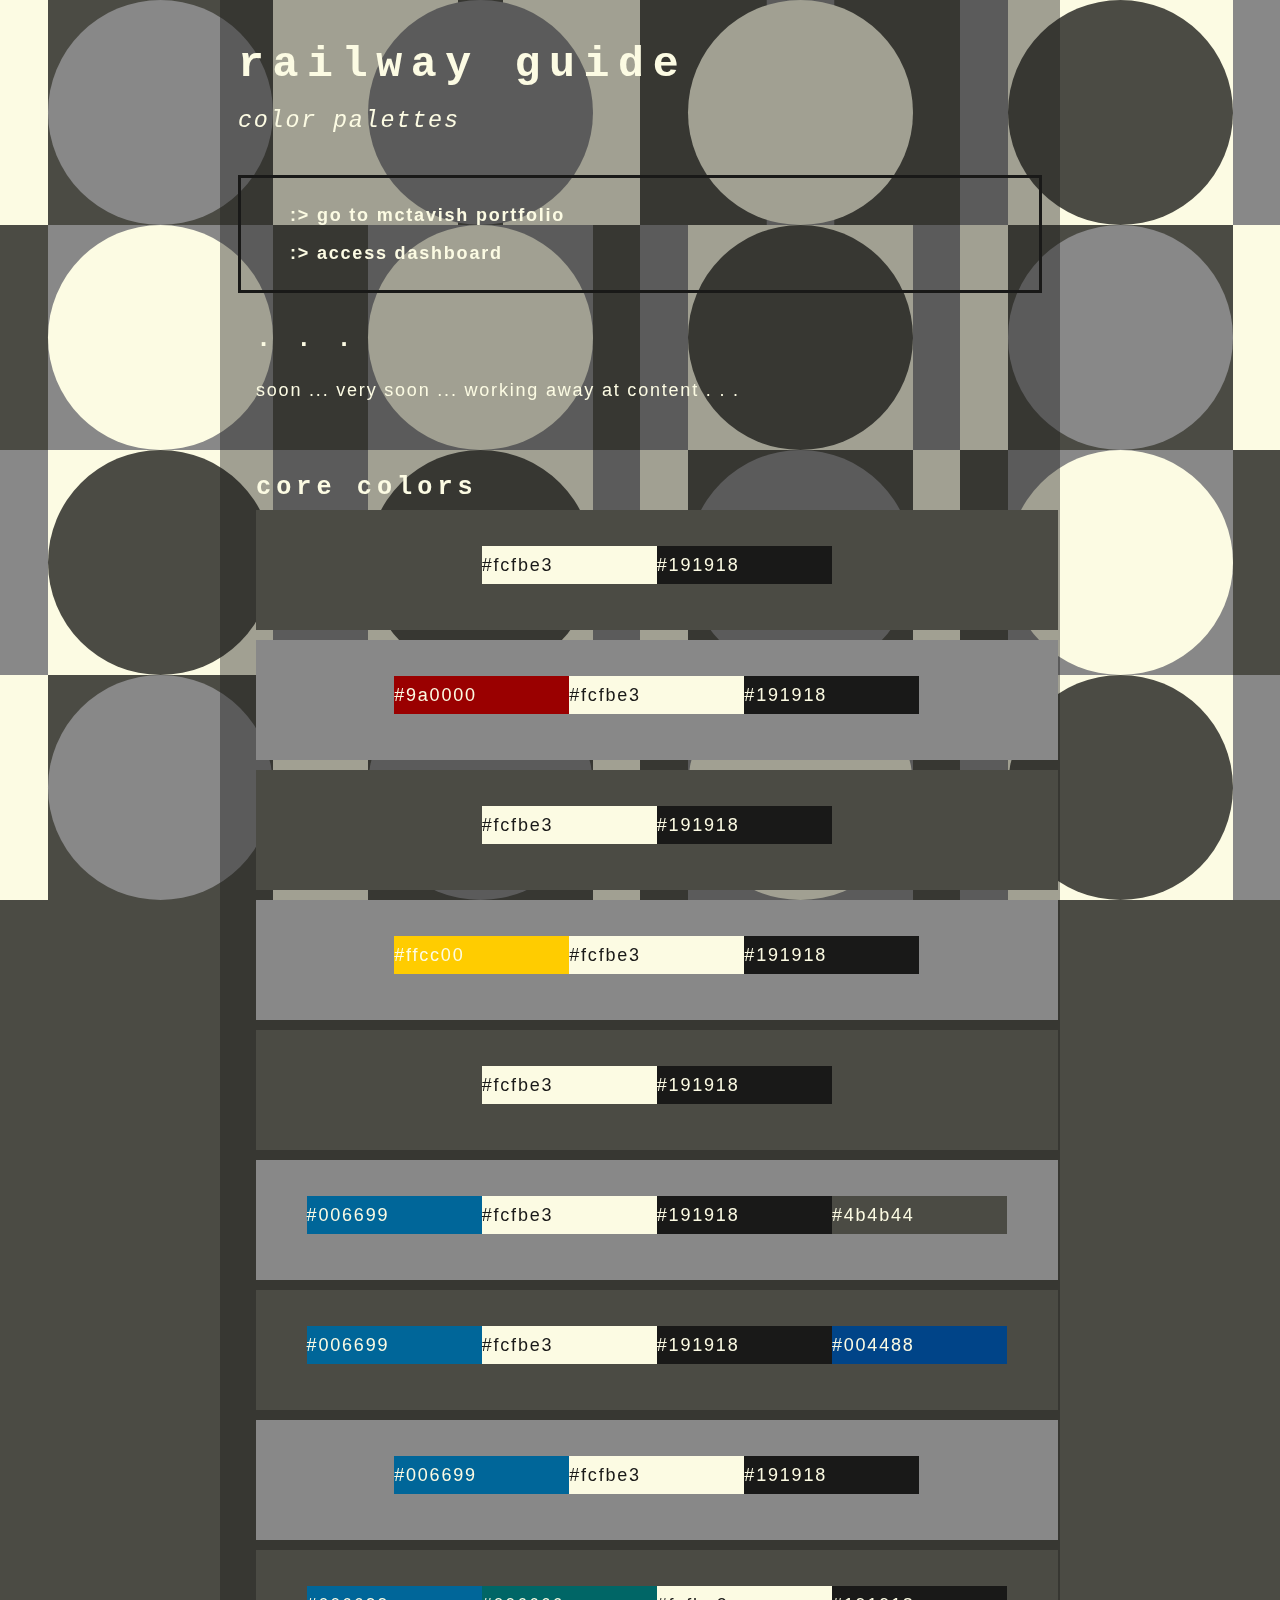
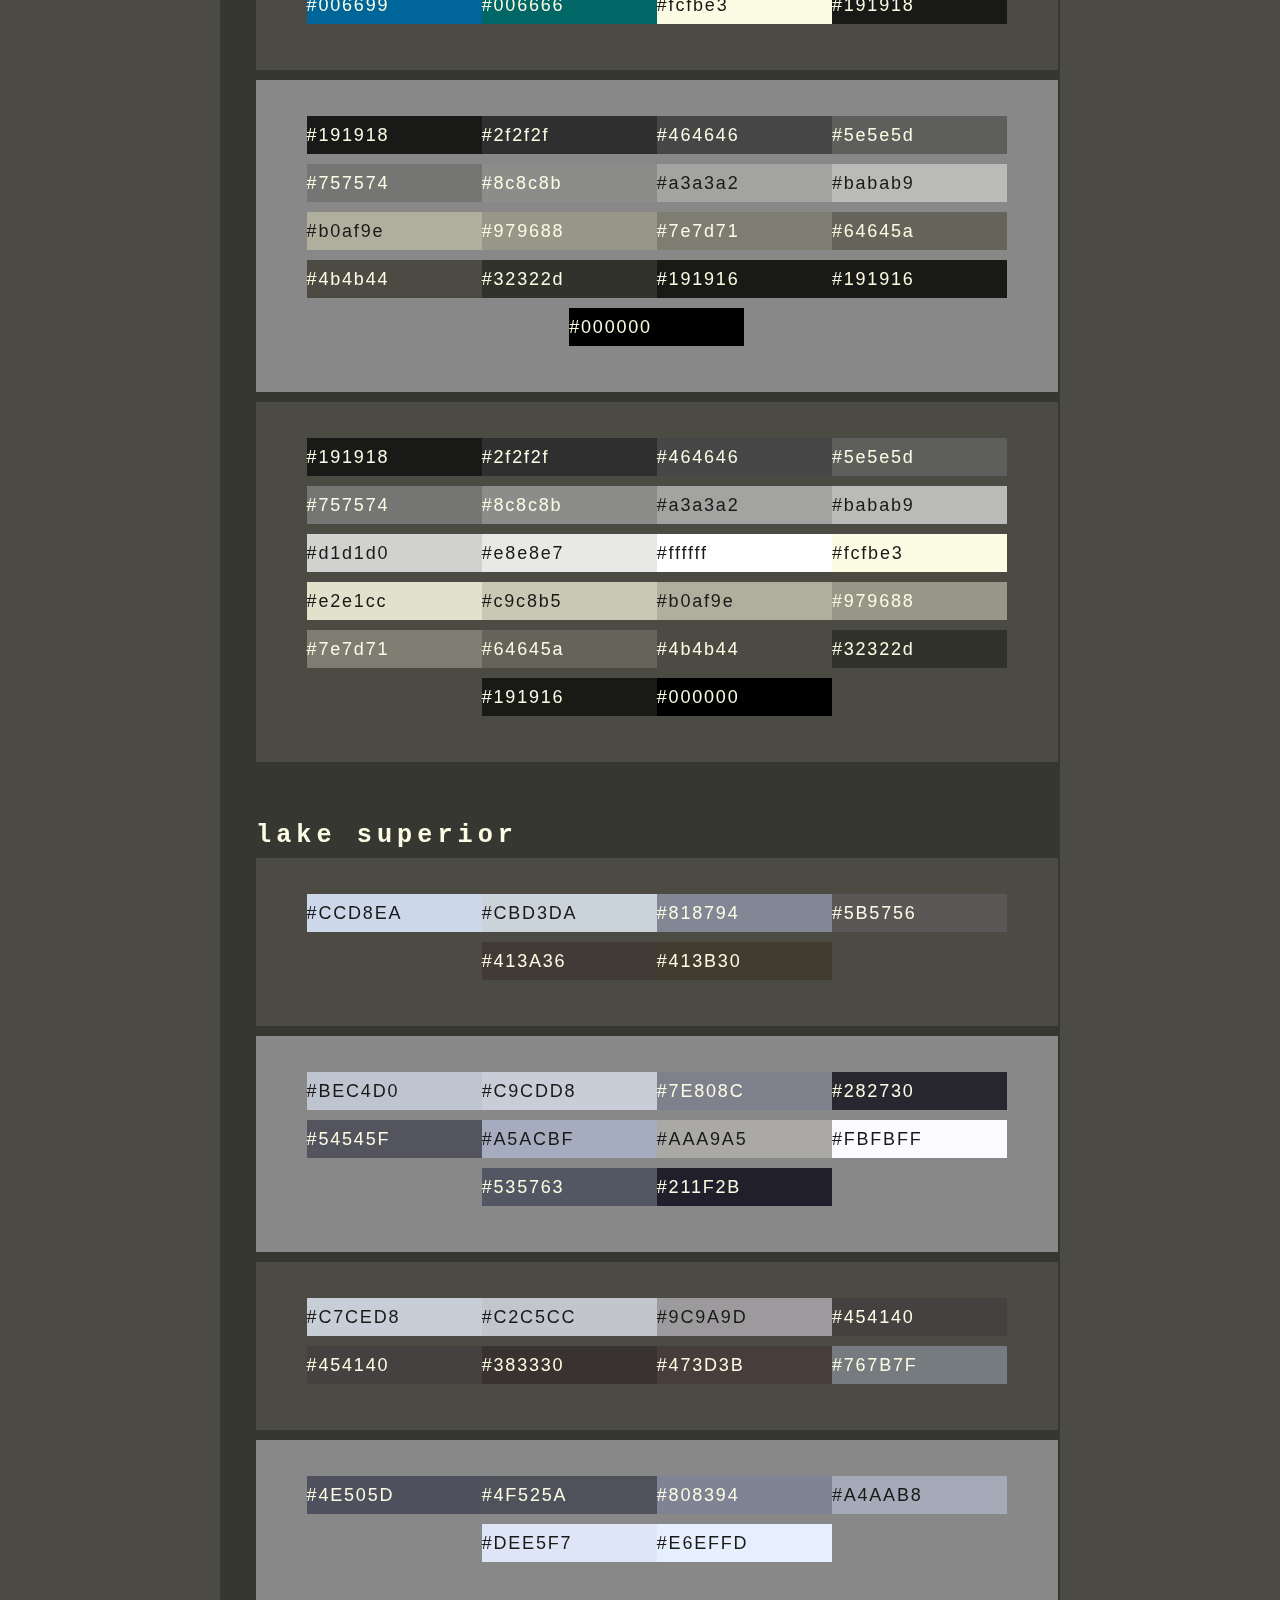
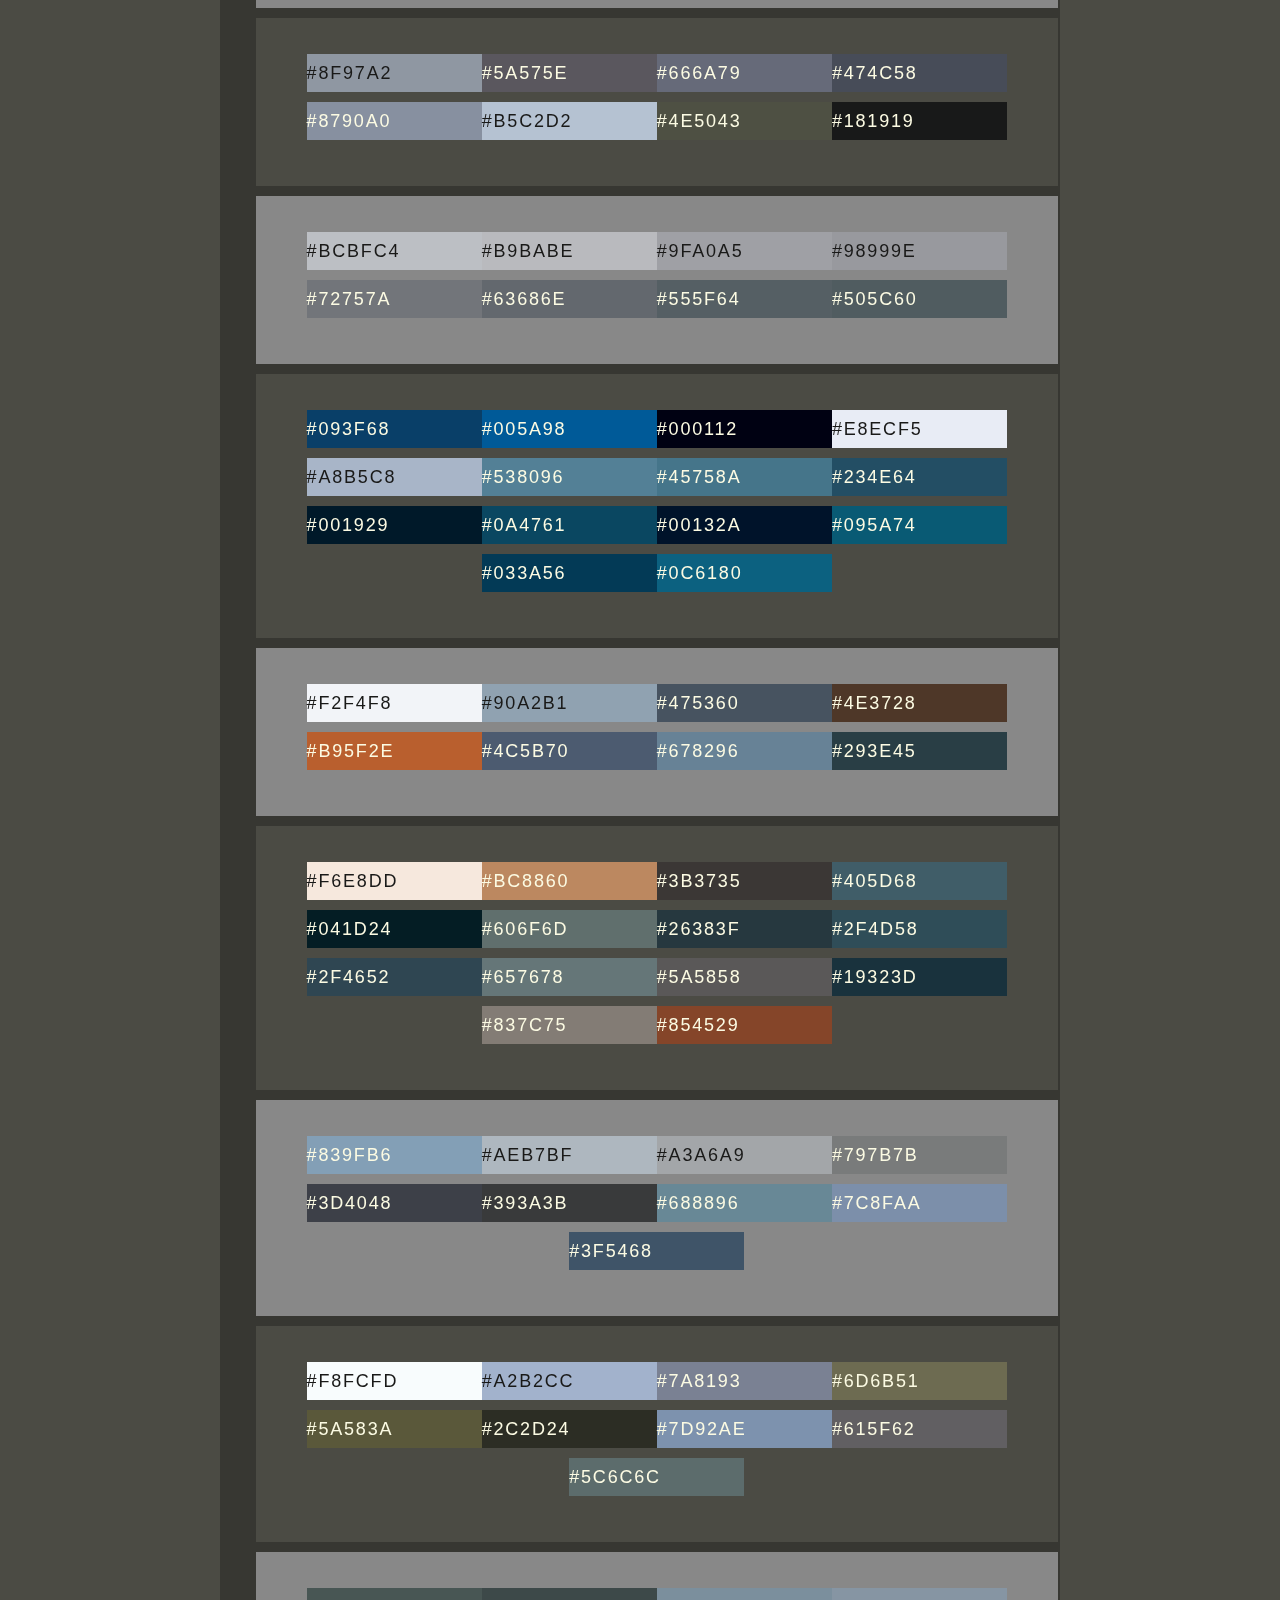
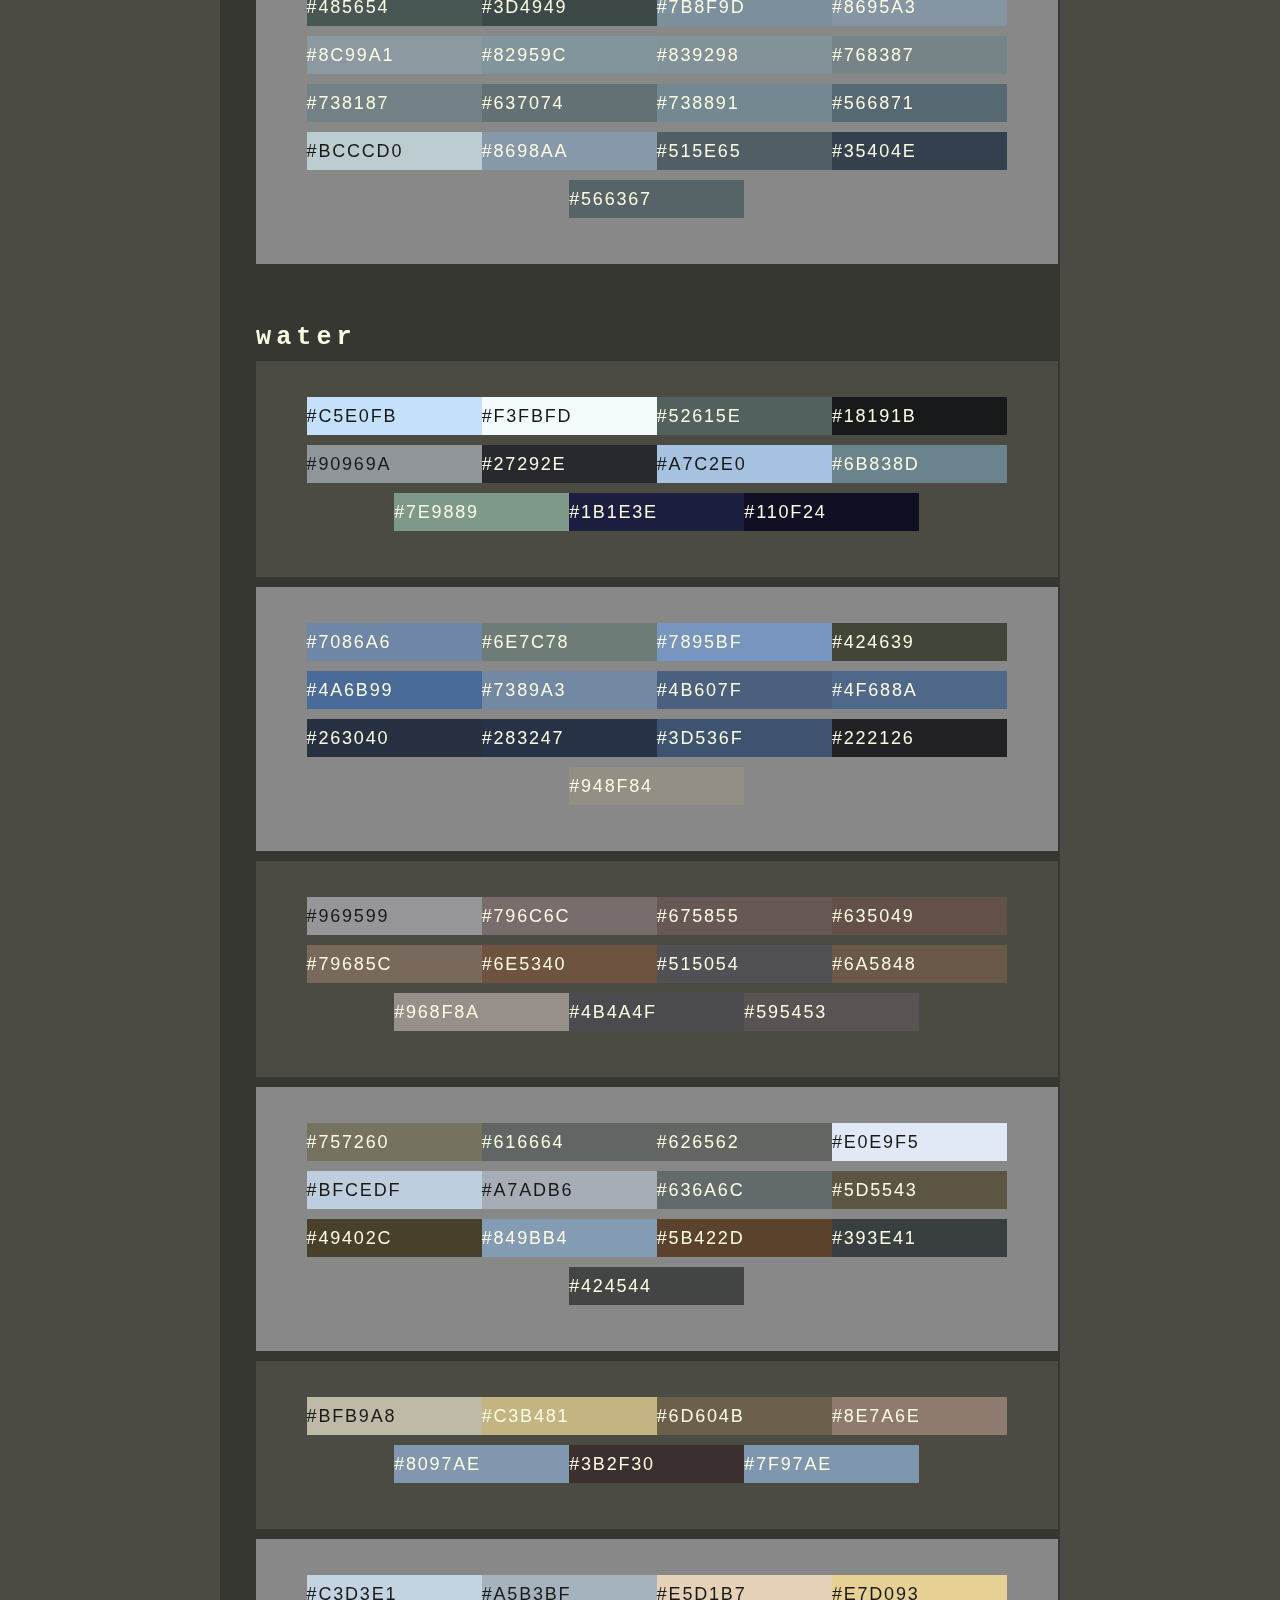
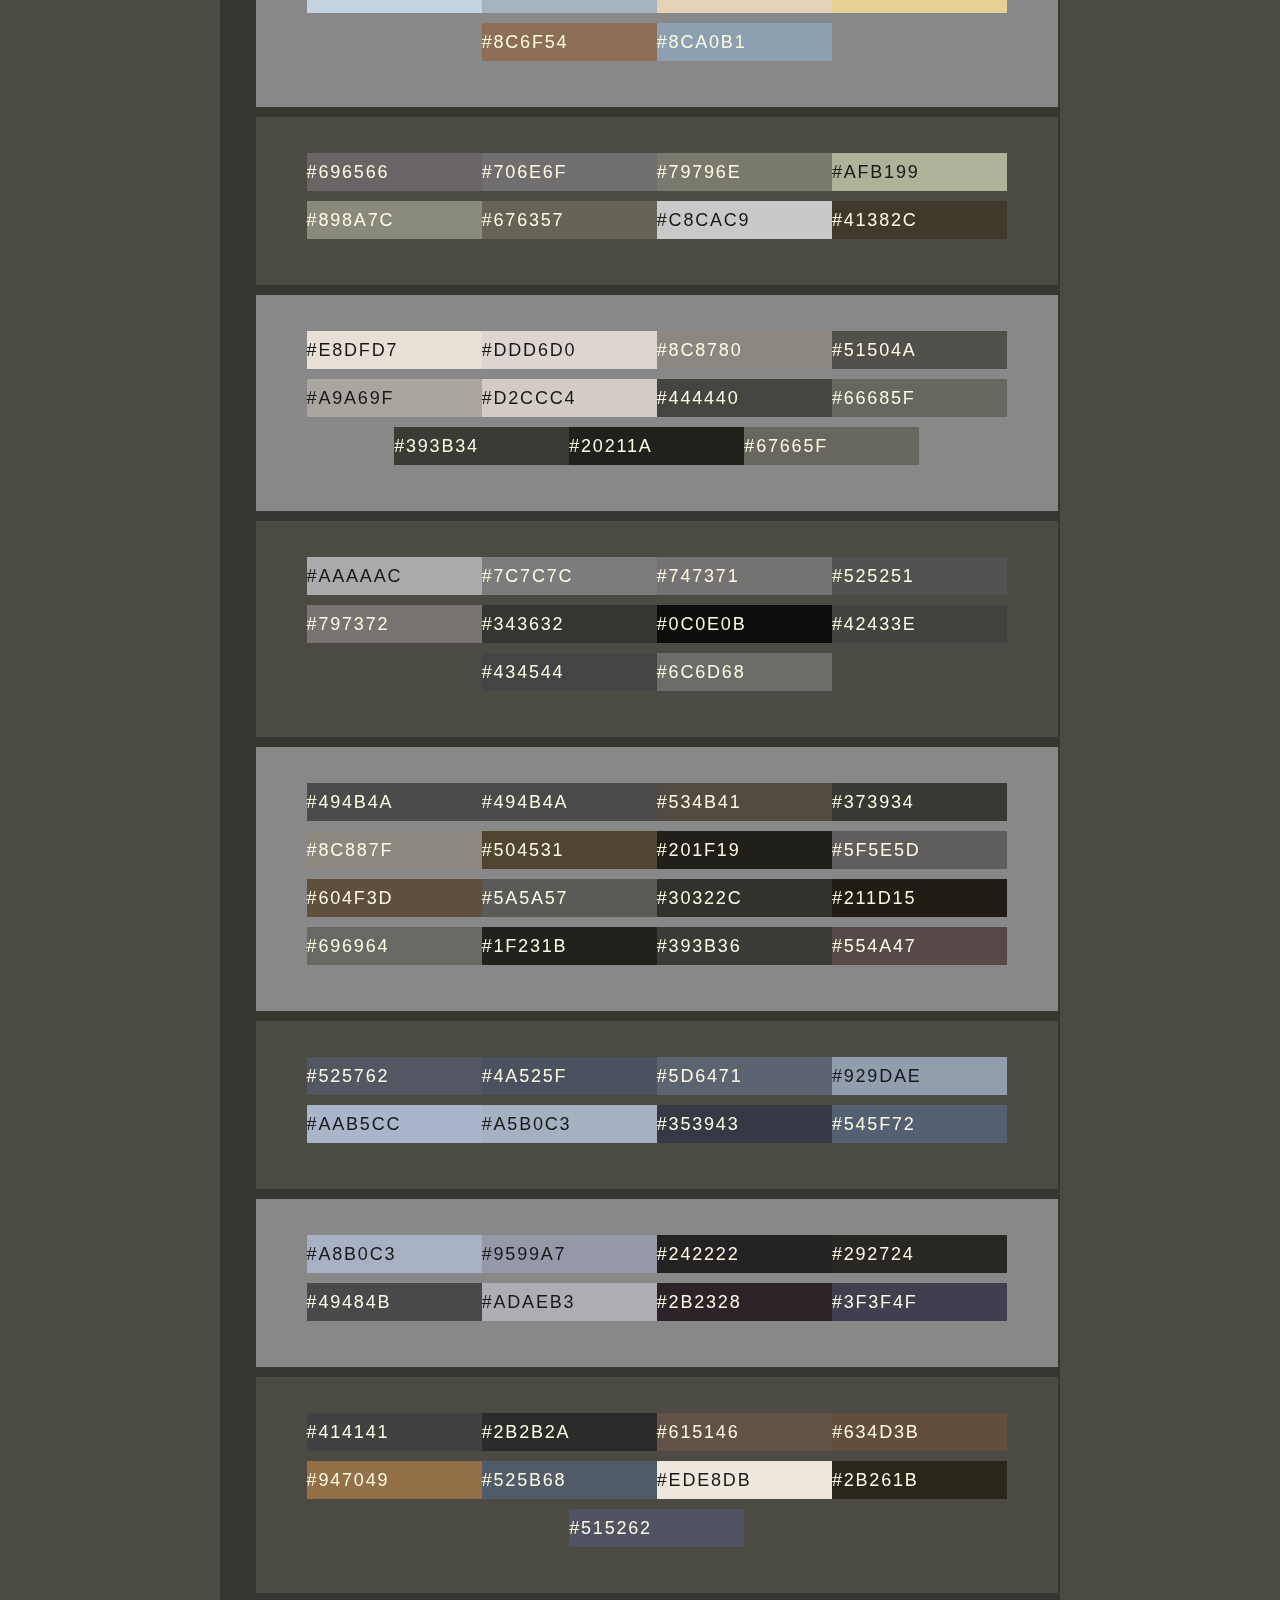
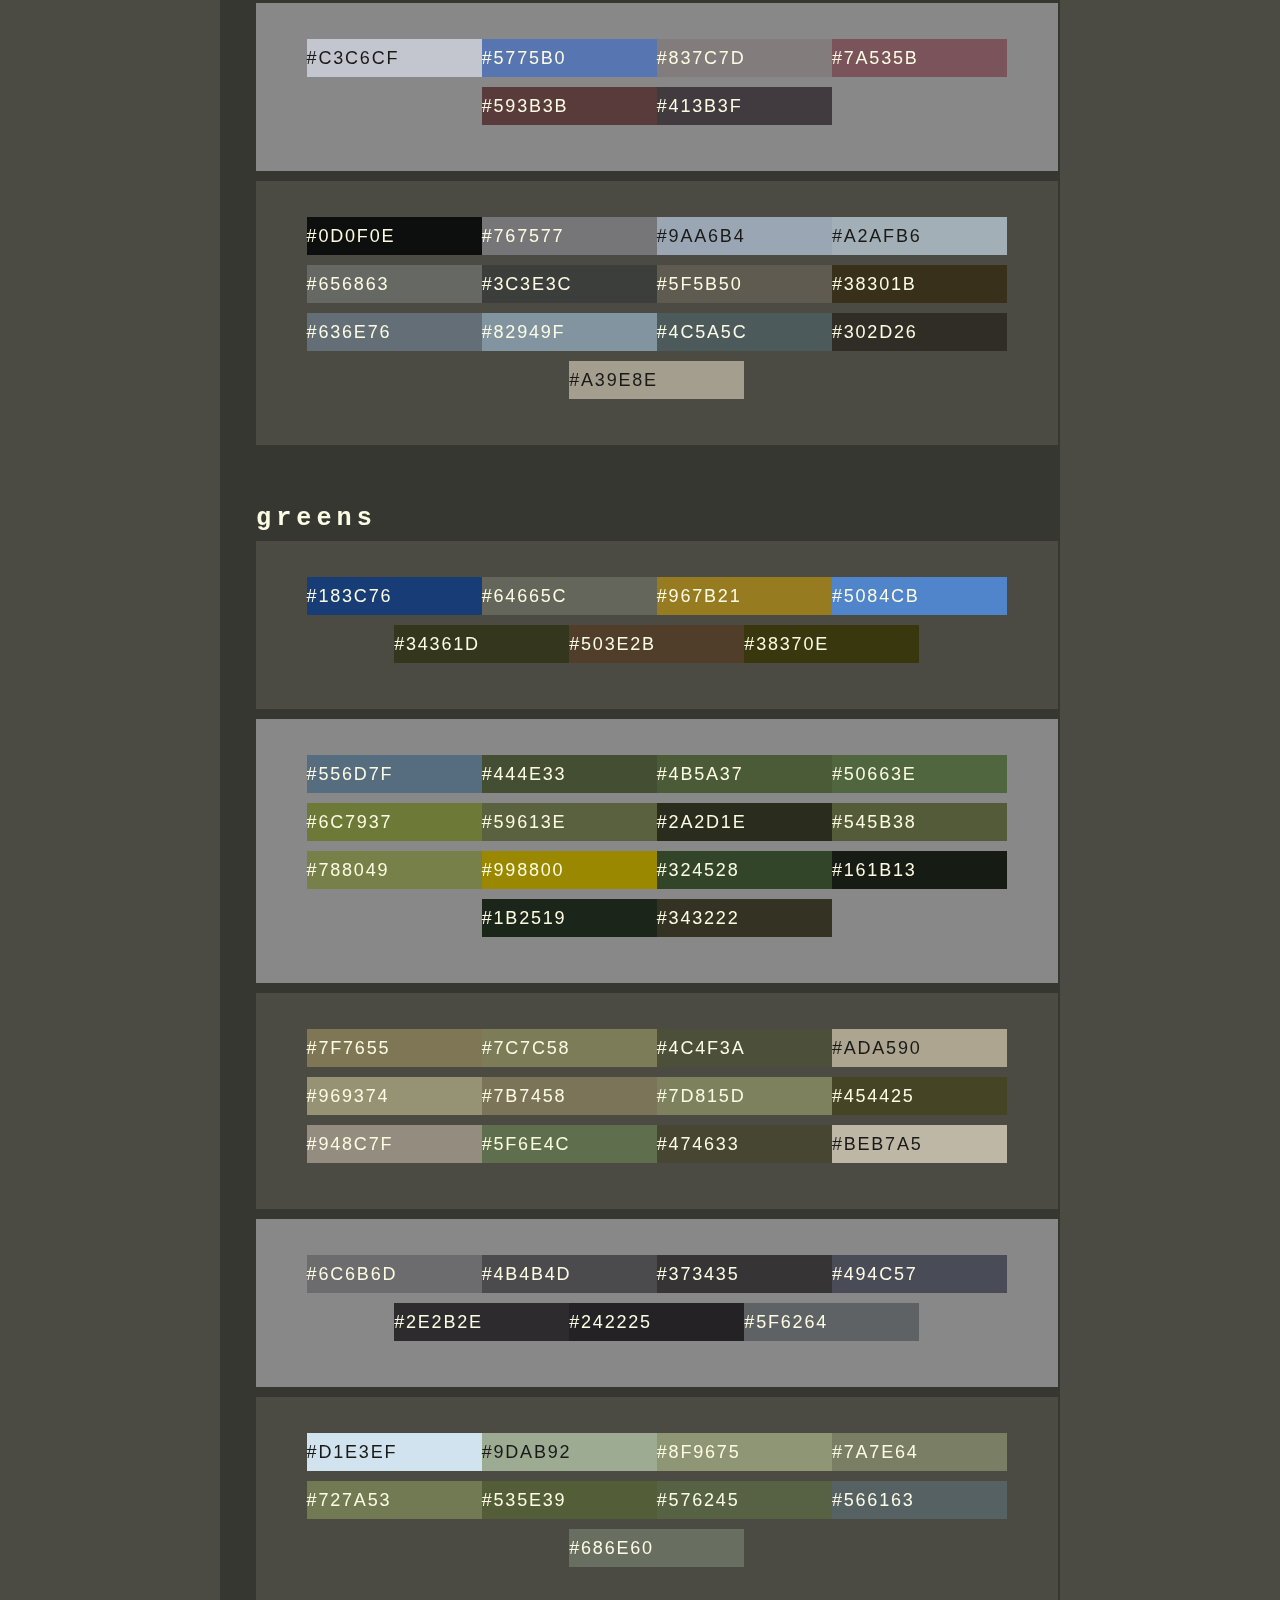
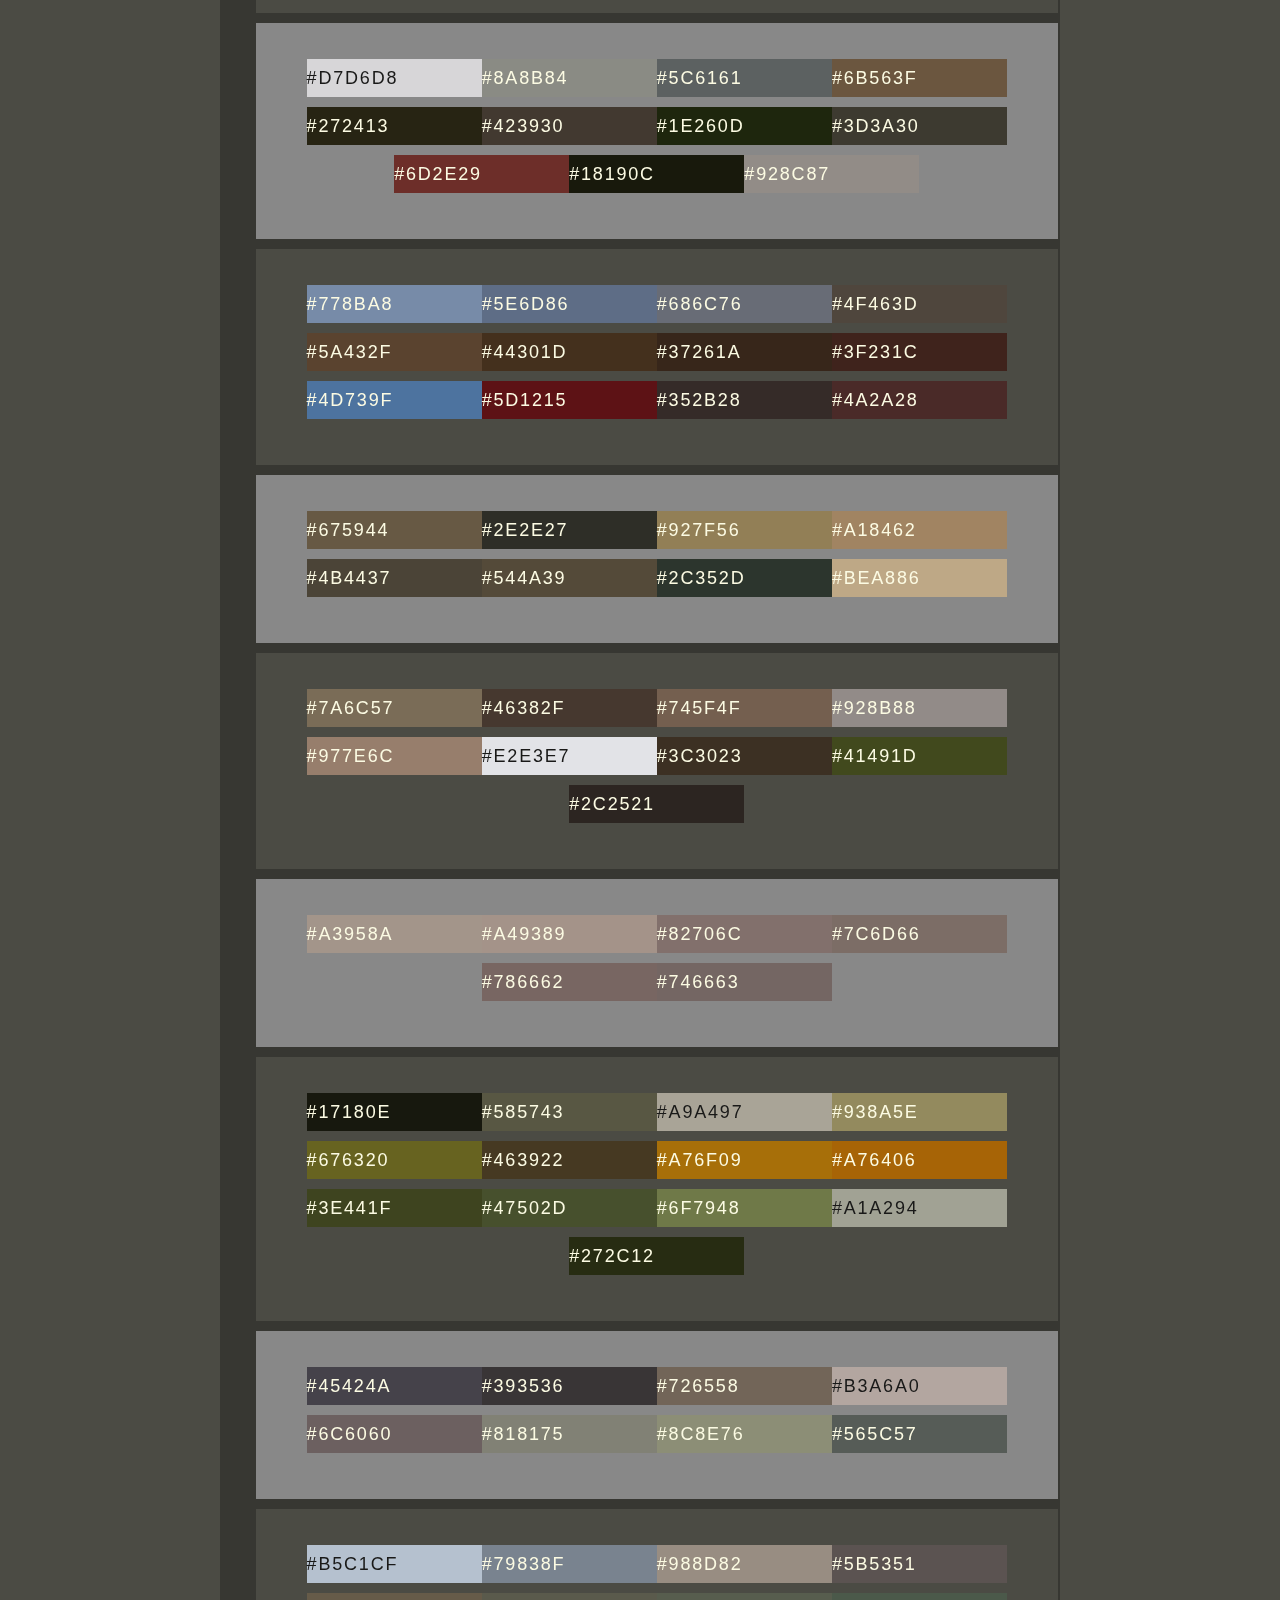
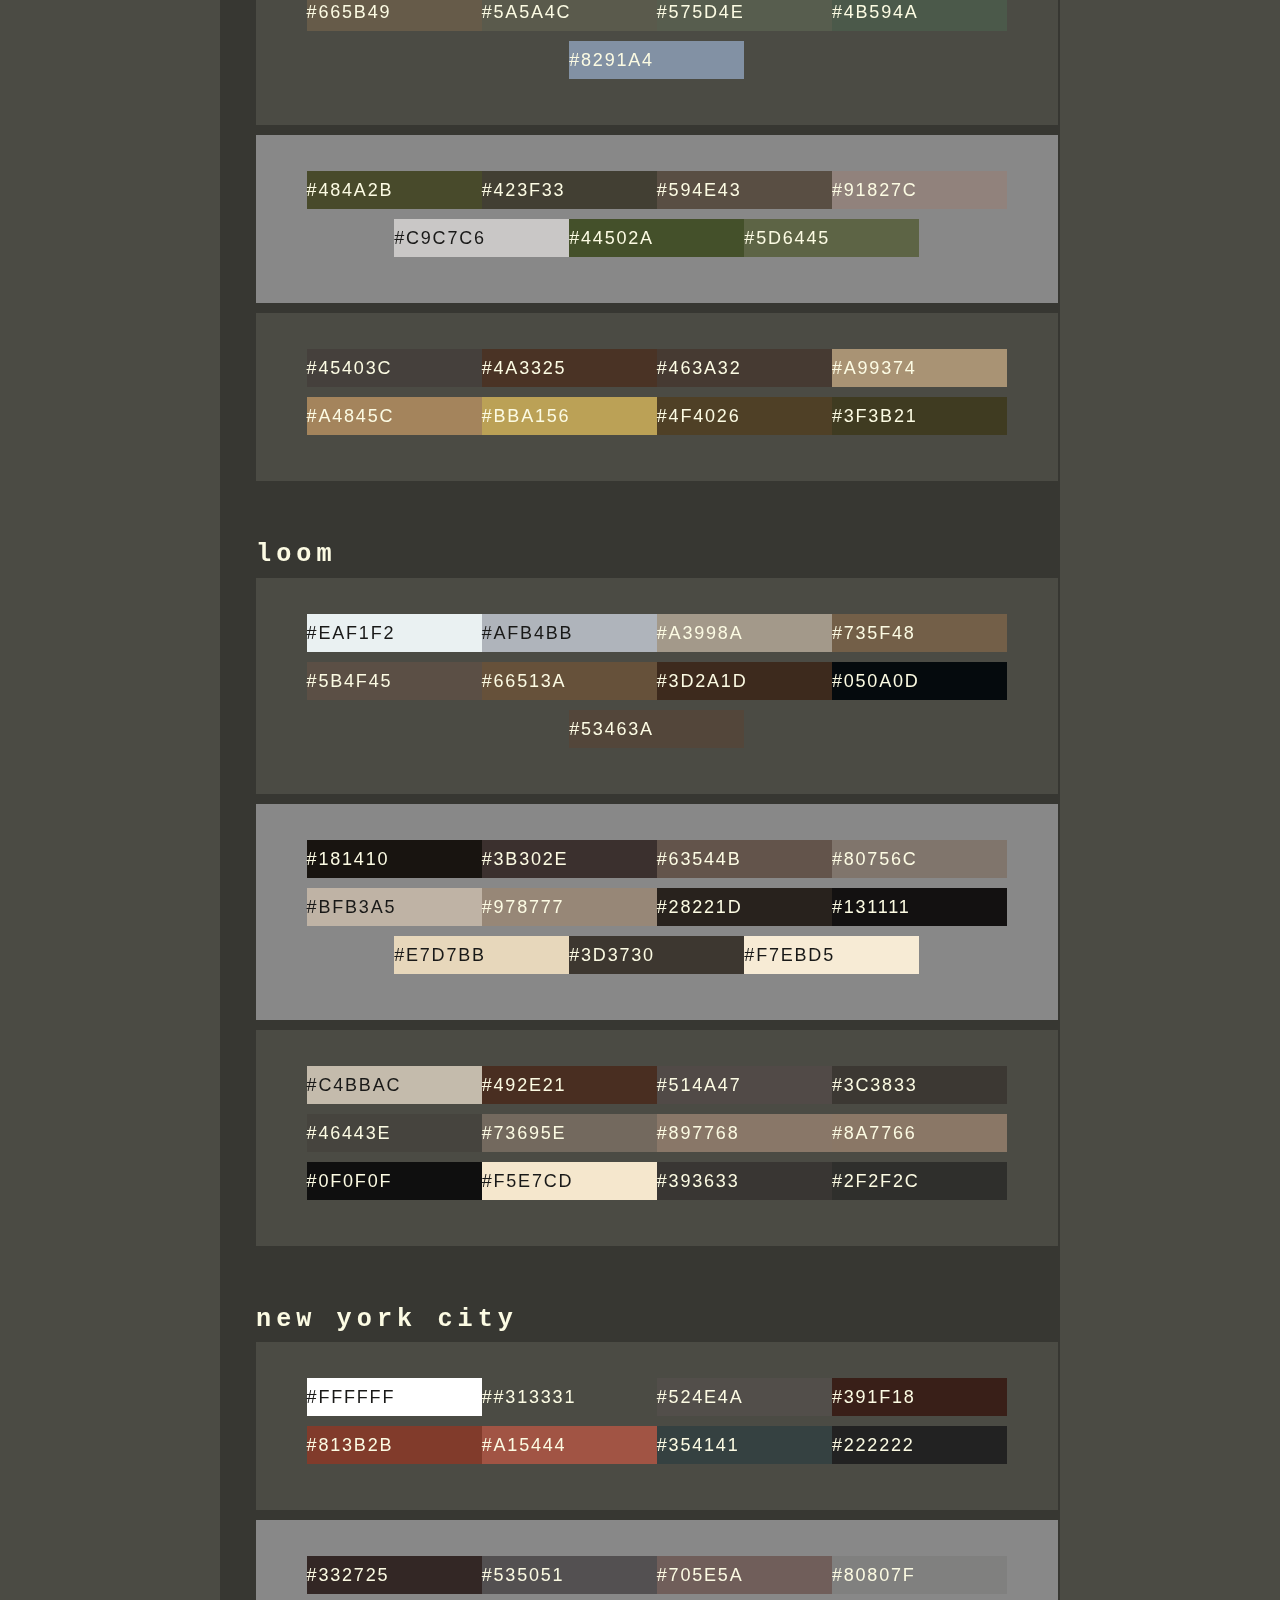
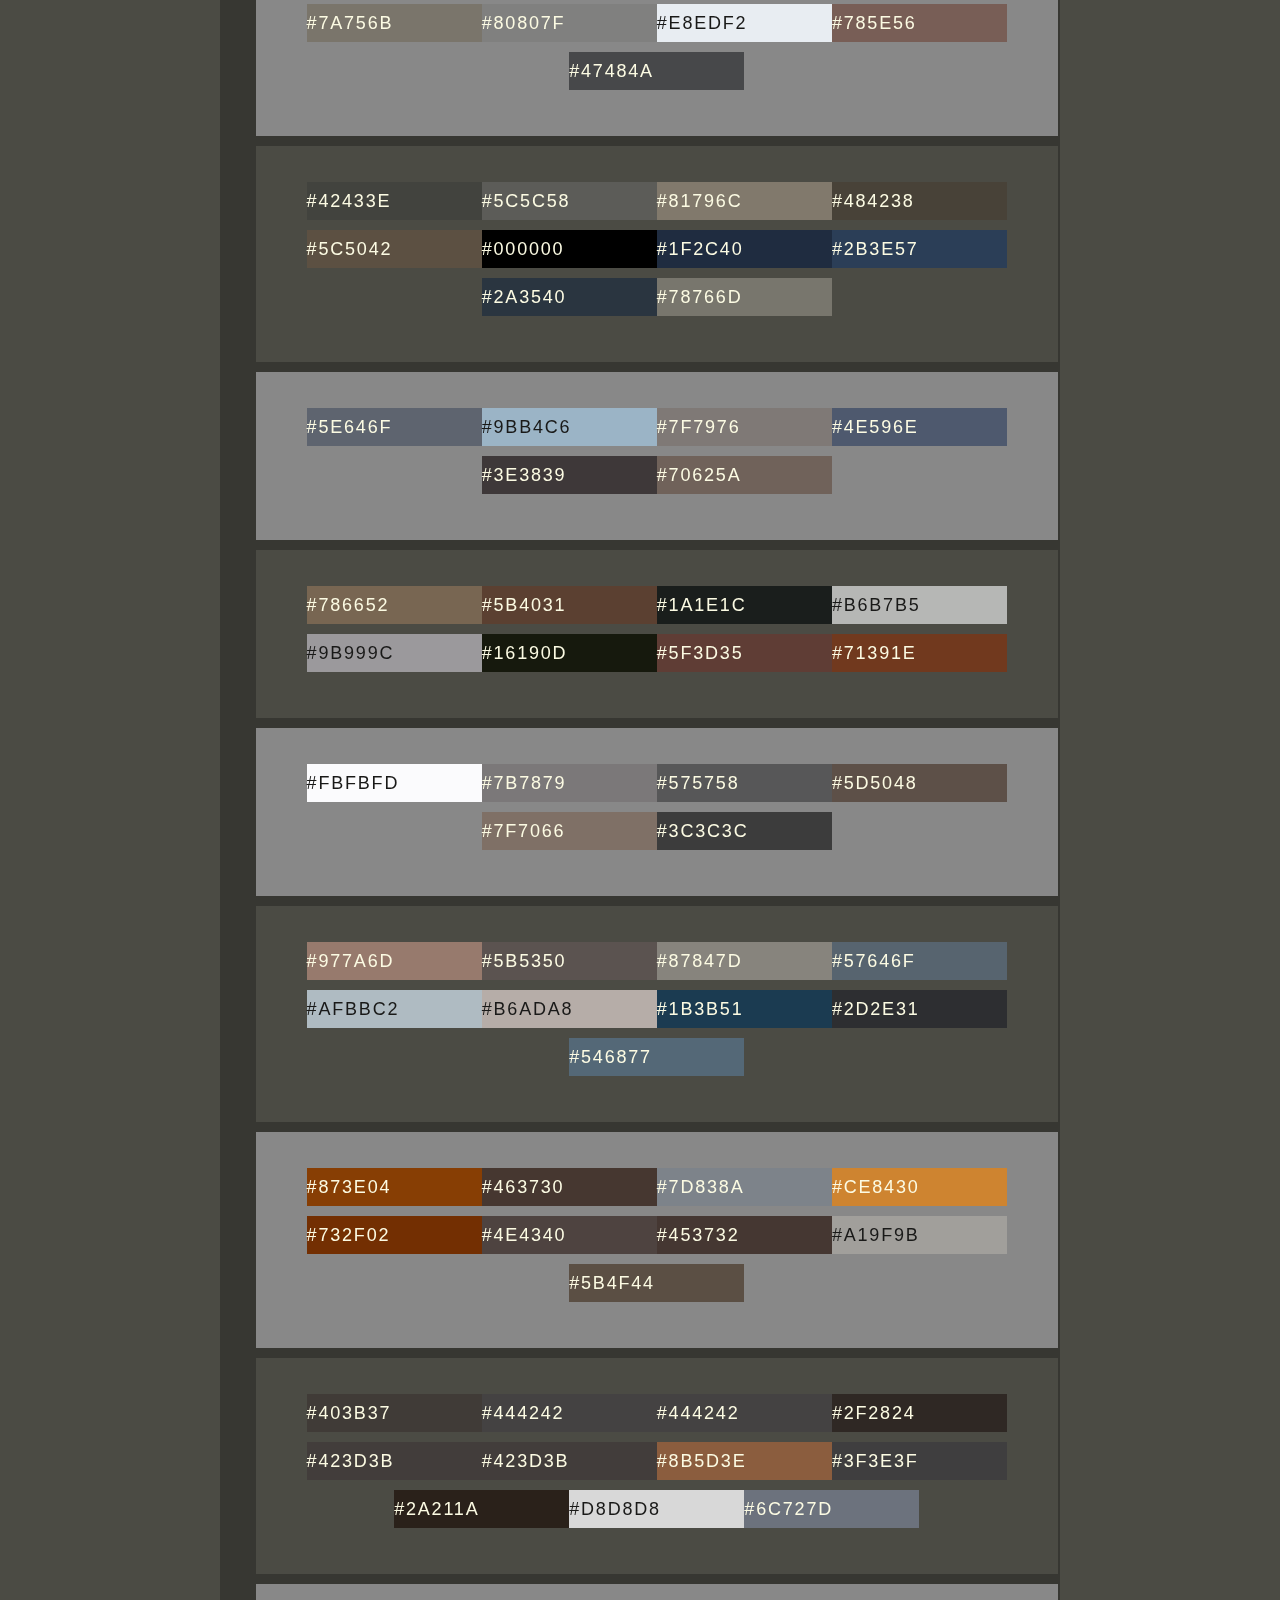
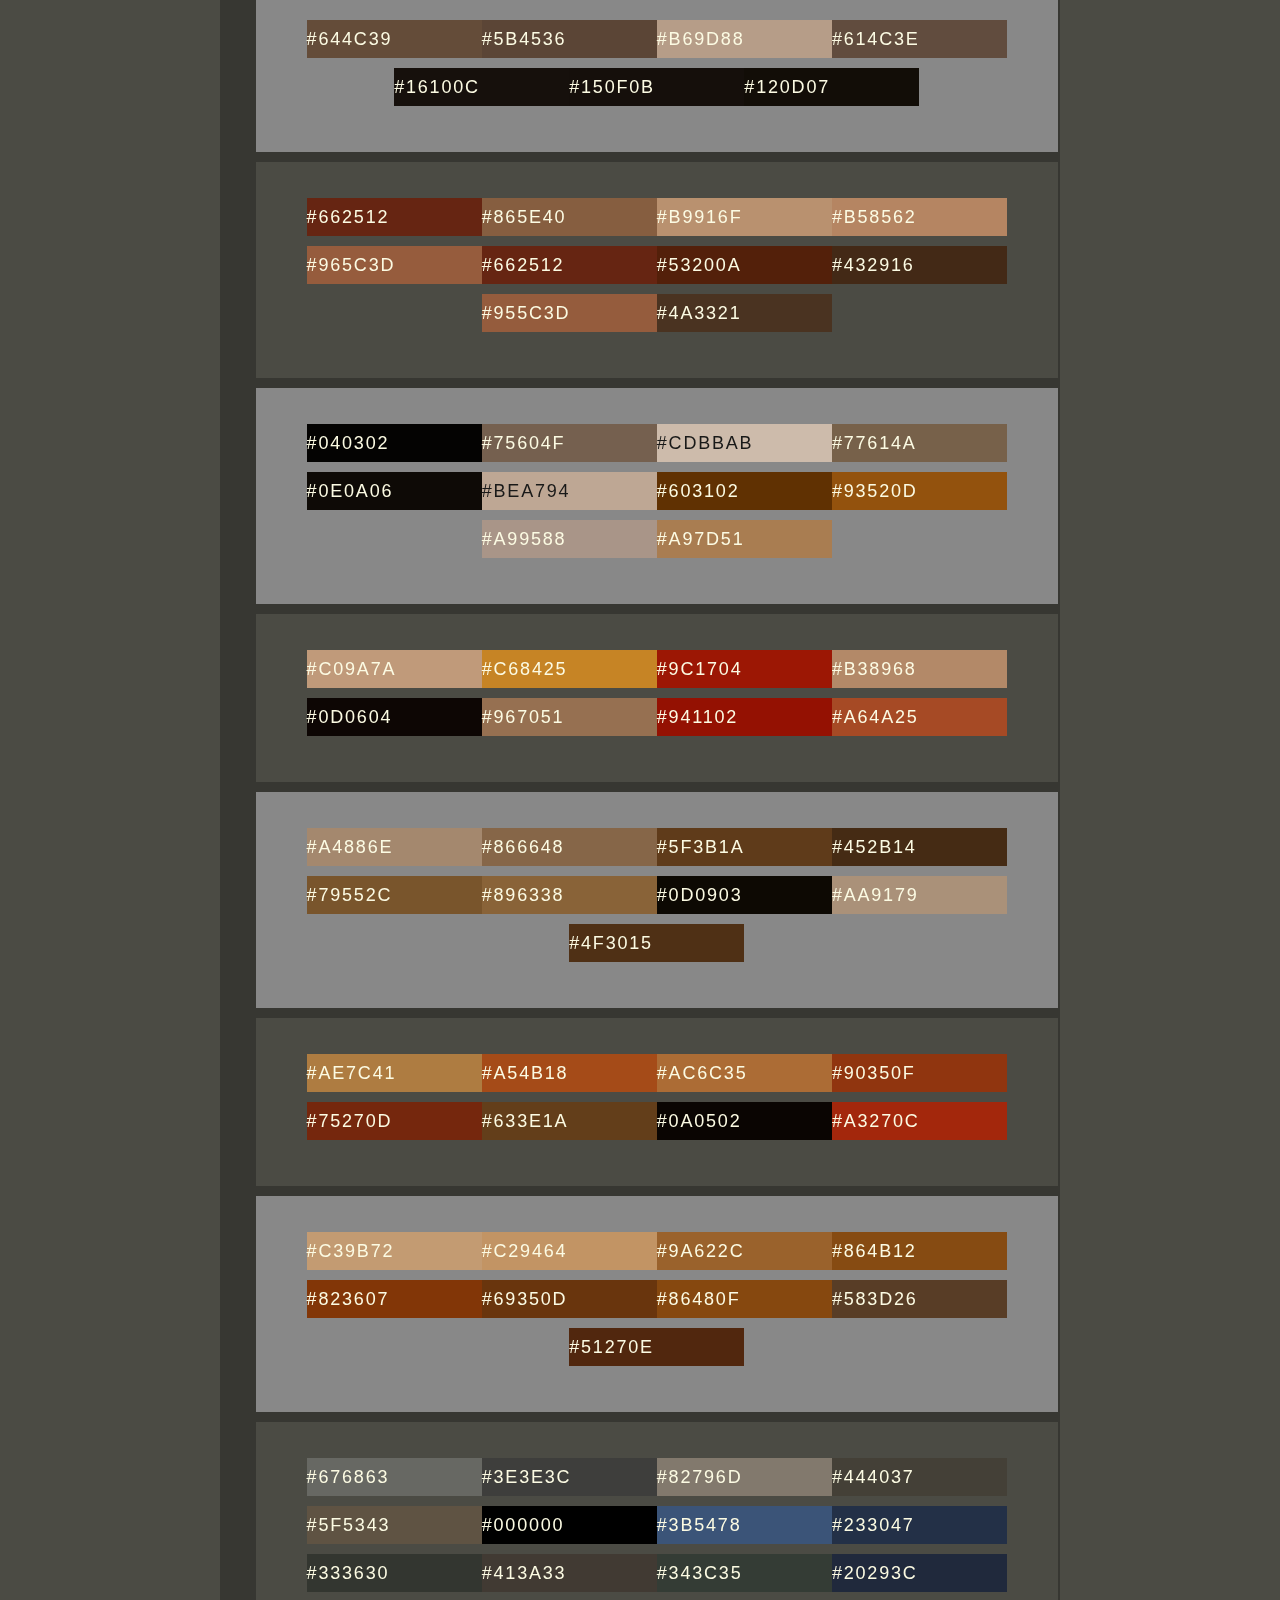
==== index.html @ c92b4ec2 "added core files" ====
<!DOCTYPE html>
<html lang="en">
<head>
	<title>railway guide</title>
	<meta charset="utf-8"/>
	<meta name="viewport" content="width=device-width, initial-scale=1"/>
	<meta name="description" content="mctavish ::: railway guide" />
	<meta name="keywords" content="mctavish net.art railway guide timetable index map grids grid forms form structure scores network cycle generative algorithmic code electronic literature" />
	<meta name="author" content="kathy mctavish">
	<link rel="apple-touch-icon" sizes="180x180" href="/apple-touch-icon.png">
	<link rel="icon" type="image/png" sizes="32x32" href="/favicon-32x32.png">
	<link rel="icon" type="image/png" sizes="16x16" href="/favicon-16x16.png">
	<link rel="manifest" href="/manifest.json">
	<script type="application/ld+json">
		{
			"@context": "http://schema.org",
			"@type": "WebPage",
			"name": "railway guide ::: home",
			"breadcrumb": "railway guide",
          		"url": "http://www.railway.guide/index.html",
			"description": "railway guide ::: timetables",
			"datePublished": "2021-03-08",
          		"image": "https://www.mctavish.io/apple-touch-icon.png",
			"author": "https://mctavish.io",
			"license": "http://creativecommons.org/licenses/by-nc-sa/3.0/us/deed.en_US"
		}
	</script>
	<link rel="stylesheet" href="/css/railwayguide.css"/>
	<style>
		.grid_absolute_4x4_rect > div.griditem:nth-child(3n) {
			background-color: var(--lightgray);
		}
		.grid_absolute_4x4_rect > div.griditem:nth-child(3n+1) {
			background-color: var(--warmwhite);
		}
		.grid_absolute_4x4_rect  > div.griditem:nth-child(3n+2) {
			background-color: var(--warmgray);
		}
		.grid_absolute_4x4_circle > div.griditem:nth-child(3n+1) {
			background-color: var(--lightgray);
		}
		.grid_absolute_4x4_circle > div.griditem:nth-child(3n+2) {
			background-color: var(--warmwhite);
		}
		.grid_absolute_4x4_circle  > div.griditem:nth-child(3n) {
			background-color: var(--warmgray);
		}
		.grid_absolute_4x4_square > div.griditem:nth-child(3n+2) {
			background-color: var(--lightgray);
		}
		.grid_absolute_4x4_square > div.griditem:nth-child(3n) {
			background-color: var(--warmwhite);
		}
		.grid_absolute_4x4_square  > div.griditem:nth-child(3n+1) {
			background-color: var(--warmgray);
		}
		
		.tcontainer {
			width:100%;
			overflow: hidden;
		}
		.tickerwrap {
			width:100%;
			padding-left:100%;
			/*background-color: var(--warmgray);*/
		}
		@keyframes tickerleft {
			0% { transform: translate3d(0,0,0); }
			100% { transform: translate3d(-200%,0,0); }
		}
		@keyframes tickerright {
			0% { transform: translate3d(0,0,0); }
			100% { transform: translate3d(200%,0,0); }
		}
		.tickermove {
			display: inline-block;
			white-space: nowrap;
			padding-right:100%;
			animation-iteration-count: infinite;
			animation-timing-function: linear;
			animation-name: tickerleft;
			animation-duration: 10s;
			animation-direction: alternate;
			color: var(--warmwhite);
		}
		.tickermove:hover {
			animation-play-state: paused;
		}
		.tickermove:nth-child(4n+1) {
			animation-delay: 4s;
			color: var(--lightgray);
		}
		.tickermove:nth-child(4n+2) {
			animation-delay: 8s;
			color: var(--warmwhite);
		}
		.tickermove:nth-child(4n+3) {
			animation-delay: 12s;
			color: var(--warmgray);
		}
		.tickeritem {
			display: inline-block;
			font-size: 40vh;
			padding: 0 2rem;
		}
		body {
			transition: background-color 800ms linear;
		}
	</style>
	
</head>
<body id="top" >

<div id="divframe" aria-hidden="true">
<div id="canvas0" class="grid_absolute_4x4_rect" aria-hidden="true">
	<div id="l0r0c0" class="griditem"></div><div id="l0r0c1" class="griditem"></div><div id="l0r0c2" class="griditem"></div><div id="l0r0c3" class="griditem"></div>
	<div id="l0r1c0" class="griditem"></div><div id="l0r1c1" class="griditem"></div><div id="l0r1c2" class="griditem"></div><div id="l0r1c3" class="griditem"></div>
	<div id="l0r2c0" class="griditem"></div><div id="l0r2c1" class="griditem"></div><div id="l0r2c2" class="griditem"></div><div id="l0r2c3" class="griditem"></div>
	<div id="l0r3c0" class="griditem"></div><div id="l0r3c1" class="griditem"></div><div id="l0r3c2" class="griditem"></div><div id="l0r3c3" class="griditem"></div>
</div>
<div id="canvas1" class="grid_absolute_4x4_square" aria-hidden="true">
	<div id="l1r0c0" class="griditem"></div><div id="l1r0c1" class="griditem"></div><div id="l1r0c2" class="griditem"></div><div id="l1r0c3" class="griditem"></div>
	<div id="l1r1c0" class="griditem"></div><div id="l1r1c1" class="griditem"></div><div id="l1r1c2" class="griditem"></div><div id="l1r1c3" class="griditem"></div>
	<div id="l1r2c0" class="griditem"></div><div id="l1r2c1" class="griditem"></div><div id="l1r2c2" class="griditem"></div><div id="l1r2c3" class="griditem"></div>
	<div id="l1r3c0" class="griditem"></div><div id="l1r3c1" class="griditem"></div><div id="l1r3c2" class="griditem"></div><div id="l1r3c3" class="griditem"></div>
</div>
<div id="canvas2" class="grid_absolute_4x4_circle" aria-hidden="true">
	<div id="l1r0c0" class="griditem"></div><div id="l1r0c1" class="griditem"></div><div id="l1r0c2" class="griditem"></div><div id="l1r0c3" class="griditem"></div>
	<div id="l1r1c0" class="griditem"></div><div id="l1r1c1" class="griditem"></div><div id="l1r1c2" class="griditem"></div><div id="l1r1c3" class="griditem"></div>
	<div id="l1r2c0" class="griditem"></div><div id="l1r2c1" class="griditem"></div><div id="l1r2c2" class="griditem"></div><div id="l1r2c3" class="griditem"></div>
	<div id="l1r3c0" class="griditem"></div><div id="l1r3c1" class="griditem"></div><div id="l1r3c2" class="griditem"></div><div id="l1r3c3" class="griditem"></div>
</div>
</div> <!-- end div frame -->

<div id="subtextframe" aria-hidden="true">
	<div class="tcontainer">
		<div class="tickermove">
			<div class="tickerwrap">
				<div class="tickeritem">_.._._+ . < +=_.._._+ . < +=_.._._+ . < +=: :  . < > '",". . . . . .& | { . . ::: x</div>
			</div>
		</div>
		<div class="tickermove">
			<div class="tickerwrap">
				<div class="tickeritem">_.._._+ . < +=_.._._+ . < +=_.._._+ . < +=: :  . < > '",". . . . . .& | { . . ::: x</div>
			</div>
		</div>
		<div class="tickermove">
			<div class="tickerwrap">
				<div class="tickeritem">_.._._+ . < +=_.._._+ . < +=_.._._+ . < +=: :  . < > '",". . . . . .& | { . . ::: x</div>
			</div>
		</div>
		<div class="tickermove">
			<div class="tickerwrap">
				<div class="tickeritem">_.._._+ . < +=_.._._+ . < +=_.._._+ . < +=: :  . < > '",". . . . . .& | { . . ::: x</div>
			</div>
		</div>
	</div>
</div> <!-- end of subtext frame -->

<div id="contentframe" aria-hidden="true">

<main id="main">
<header>
	<h1>railway guide</h1>
	<h2>color palettes</h2>
</header>
<nav>
	<ul class="stanza">
		<!-- <li><a href="#maincontent" id="skiptomaincontent">skip to main content</a></li> -->
		<li><a href="https://mctavish.io/index.html" id="homelink">go to mctavish portfolio</a></li>
		<li><a href="#dashboard" id="gotodashboard">access dashboard</a></li>
	</ul>
</nav>

<div class="screenreader-text">
	<p>Your feedback is always welcome.</p>
</div>

<article id="maincontent">
	<header>
		<h1>. . .</h1>
	</header>
	<p>soon ... very soon  ... working away at content . . .</p>
</article>

<div id="colorsets"></div>


<fieldset id="dashboard">
<legend>access dashboard</legend>
<!-- <label for="sound"><input id="sound" type="checkbox"> play sound</label> -->
<label for="highcontrast"><input id="highcontrast" type="checkbox"> high contrast</label>
<label for="largetext"><input id="largetext" type="checkbox"> large text</label>
<label for="darklight"><input id="darklight" type="checkbox"> dark / light</label>
</fieldset>

</main>
<footer>
<p id="animationcontrols" style="min-width:100%">
<label for="animationonly"><input id="animationonly" type="checkbox"> animation only (hide text)</label>
</p>
<p><a href="#top" class="corelink">^ back to top</a></p>
</footer>

</div> <!-- end contentframe -->

</body>
<script src="/code/railwayguide.js"></script>
<script>
let z = getz();


//create color palettes
( () => {
	
	const colors = [
		{ title: "core colors", lists: [
			["#fcfbe3", "#191918"], //"warmbw",
			["#9a0000", "#fcfbe3", "#191918"], //"warmbwred",
			["#fcfbe3", "#191918"], //"warmbw",
			["#ffcc00", "#fcfbe3", "#191918"], //"warmbwyellow",
			["#fcfbe3", "#191918"], //"warmbw",
			["#006699", "#fcfbe3", "#191918", "#4b4b44"], //"warmbwgray",
			["#006699", "#fcfbe3", "#191918", "#004488"], //"warmbwbluegray",
			["#006699", "#fcfbe3", "#191918"], //"warmbwblue",
			["#006699", "#006666", "#fcfbe3", "#191918"], //"warmbwbluegreen",
			["#191918", "#2f2f2f", "#464646", "#5e5e5d", "#757574", "#8c8c8b", "#a3a3a2", "#babab9", "#b0af9e", "#979688", "#7e7d71", "#64645a", "#4b4b44", "#32322d", "#191916", "#191916", "#000000"], //warmgrayscale dark
			["#191918", "#2f2f2f", "#464646", "#5e5e5d", "#757574", "#8c8c8b", "#a3a3a2", "#babab9", "#d1d1d0", "#e8e8e7", "#ffffff", "#fcfbe3", "#e2e1cc", "#c9c8b5", "#b0af9e", "#979688", "#7e7d71", "#64645a", "#4b4b44", "#32322d", "#191916", "#000000"], //warmgrayscale
		] },
		{ title: "lake superior", lists: [
			["#CCD8EA", "#CBD3DA", "#818794", "#5B5756", "#413A36", "#413B30"], //lake superior
			["#BEC4D0", "#C9CDD8", "#7E808C", "#282730", "#54545F", "#A5ACBF", "#AAA9A5", "#FBFBFF", "#535763", "#211F2B"], //canada snow
			["#C7CED8", "#C2C5CC", "#9C9A9D", "#454140", "#454140", "#383330", "#473D3B", "#767B7F"], //lake superior
			["#4E505D", "#4F525A", "#808394", "#A4AAB8", "#DEE5F7", "#E6EFFD"], //ice snow river
			["#8F97A2", "#5A575E", "#666A79", "#474C58", "#8790A0", "#B5C2D2", "#4E5043", "#181919"], //winter blue green tree
			["#BCBFC4", "#B9BABE", "#9FA0A5", "#98999E", "#72757A", "#63686E", "#555F64", "#505C60"], //subtle lake surface grays
			["#093F68", "#005A98", "#000112", "#E8ECF5", "#A8B5C8", "#538096", "#45758A", "#234E64", "#001929", "#0A4761", "#00132A", "#095A74", "#033A56", "#0C6180"], //lake superior (very blue)
			["#F2F4F8", "#90A2B1", "#475360", "#4E3728", "#B95F2E", "#4C5B70", "#678296", "#293E45"], //lake superior
			["#F6E8DD", "#BC8860", "#3B3735", "#405D68", "#041D24", "#606F6D", "#26383F", "#2F4D58", "#2F4652", "#657678", "#5A5858", "#19323D", "#837C75", "#854529"], //lake superior (blue with orange)
			["#839FB6", "#AEB7BF", "#A3A6A9", "#797B7B", "#3D4048", "#393A3B", "#688896", "#7C8FAA", "#3F5468"], //lake superior
			["#F8FCFD", "#A2B2CC", "#7A8193", "#6D6B51", "#5A583A", "#2C2D24", "#7D92AE", "#615F62", "#5C6C6C"], //lake superior
			["#485654", "#3D4949", "#7B8F9D", "#8695A3", "#8C99A1", "#82959C", "#839298", "#768387", "#738187", "#637074", "#738891", "#566871", "#BCCCD0", "#8698AA", "#515E65", "#35404E", "#566367"], //lake superior
		]},
		{ title: "water", lists: [
			["#C5E0FB", "#F3FBFD", "#52615E", "#18191B", "#90969A", "#27292E", "#A7C2E0", "#6B838D", "#7E9889", "#1B1E3E", "#110F24"], //waterfall
			["#7086A6", "#6E7C78", "#7895BF", "#424639", "#4A6B99", "#7389A3", "#4B607F", "#4F688A", "#263040", "#283247", "#3D536F", "#222126", "#948F84"], //lake (blue)
			["#969599", "#796C6C", "#675855", "#635049", "#79685C", "#6E5340", "#515054", "#6A5848", "#968F8A", "#4B4A4F", "#595453"], //lake bottom browns
			["#757260", "#616664", "#626562", "#E0E9F5", "#BFCEDF", "#A7ADB6", "#636A6C", "#5D5543", "#49402C", "#849BB4", "#5B422D", "#393E41", "#424544"], //pond
			["#BFB9A8", "#C3B481", "#6D604B", "#8E7A6E", "#8097AE", "#3B2F30", "#7F97AE"], //lake sand
			["#C3D3E1", "#A5B3BF", "#E5D1B7", "#E7D093", "#8C6F54", "#8CA0B1"], //lake sand
			["#696566", "#706E6F", "#79796E", "#AFB199", "#898A7C", "#676357", "#C8CAC9", "#41382C"], //moss
			["#E8DFD7", "#DDD6D0", "#8C8780", "#51504A", "#A9A69F", "#D2CCC4", "#444440", "#66685F", "#393B34", "#20211A", "#67665F"], //woods winter snow

			["#AAAAAC", "#7C7C7C", "#747371", "#525251", "#797372", "#343632", "#0C0E0B", "#42433E", "#434544", "#6C6D68"], //winter
			["#494B4A", "#494B4A", "#534B41", "#373934", "#8C887F", "#504531", "#201F19", "#5F5E5D", "#604F3D", "#5A5A57", "#30322C", "#211D15", "#696964", "#1F231B", "#393B36", "#554A47"], //winter
			["#525762", "#4A525F", "#5D6471", "#929DAE", "#AAB5CC", "#A5B0C3", "#353943", "#545F72"], //slate winter sky
			["#A8B0C3", "#9599A7", "#242222", "#292724", "#49484B", "#ADAEB3", "#2B2328", "#3F3F4F"], //canada winter
			["#414141", "#2B2B2A", "#615146", "#634D3B", "#947049", "#525B68", "#EDE8DB", "#2B261B", "#515262"], //outdoors fall
			["#C3C6CF", "#5775B0", "#837C7D", "#7A535B", "#593B3B", "#413B3F"], //boots jeans rock (nice blues browns)
			["#0D0F0E", "#767577", "#9AA6B4", "#A2AFB6", "#656863", "#3C3E3C", "#5F5B50", "#38301B", "#636E76", "#82949F", "#4C5A5C", "#302D26", "#A39E8E"], //outdoors fall (nice blues browns)
		]},
		{ title: "greens", lists: [
			["#183C76", "#64665C", "#967B21", "#5084CB", "#34361D", "#503E2B", "#38370E"], //bright day blue sky yellow leaves
			["#556D7F", "#444E33", "#4B5A37", "#50663E", "#6C7937", "#59613E", "#2A2D1E", "#545B38", "#788049", "#998800", "#324528", "#161B13", "#1B2519", "#343222"], //orchard
			["#7F7655", "#7C7C58", "#4C4F3A", "#ADA590", "#969374", "#7B7458", "#7D815D", "#454425", "#948C7F", "#5F6E4C", "#474633", "#BEB7A5"], //grasses (green yellow)
			["#6C6B6D", "#4B4B4D", "#373435", "#494C57", "#2E2B2E", "#242225", "#5F6264"], //rocks
			["#D1E3EF", "#9DAB92", "#8F9675", "#7A7E64", "#727A53", "#535E39", "#576245", "#566163", "#686E60"], //tree
			["#D7D6D8", "#8A8B84", "#5C6161", "#6B563F", "#272413", "#423930", "#1E260D", "#3D3A30", "#6D2E29", "#18190C", "#928C87"], //finland arteles
			["#778BA8", "#5E6D86", "#686C76", "#4F463D", "#5A432F", "#44301D", "#37261A", "#3F231C", "#4D739F", "#5D1215", "#352B28", "#4A2A28"], //outdoors sumac
			["#675944", "#2E2E27", "#927F56", "#A18462", "#4B4437", "#544A39", "#2C352D", "#BEA886"], //grass shadow
			["#7A6C57", "#46382F", "#745F4F", "#928B88", "#977E6C", "#E2E3E7", "#3C3023", "#41491D", "#2C2521"], //muddy creek (greens browns)
			["#A3958A", "#A49389", "#82706C", "#7C6D66", "#786662", "#746663"], //gravelroadcanada (all beige)
			["#17180E", "#585743", "#A9A497", "#938A5E", "#676320", "#463922", "#A76F09", "#A76406", "#3E441F", "#47502D", "#6F7948", "#A1A294", "#272C12"], //lake summer woods (green orange)
			["#45424A", "#393536", "#726558", "#B3A6A0", "#6C6060", "#818175", "#8C8E76", "#565C57"], //river rock (greens)
			["#B5C1CF", "#79838F", "#988D82", "#5B5351", "#665B49", "#5A5A4C", "#575D4E", "#4B594A", "#8291A4"], //finland fields () 
			["#484A2B", "#423F33", "#594E43", "#91827C", "#C9C7C6", "#44502A", "#5D6445"], //finnish forest (green brown)
			["#45403C", "#4A3325", "#463A32", "#A99374", "#A4845C", "#BBA156", "#4F4026", "#3F3B21"], //finland fields (green brown yellow)
		]},
		{ title: "loom", lists: [
			["#EAF1F2", "#AFB4BB", "#A3998A", "#735F48", "#5B4F45", "#66513A", "#3D2A1D", "#050A0D", "#53463A"], //looom
			["#181410", "#3B302E", "#63544B", "#80756C", "#BFB3A5", "#978777", "#28221D", "#131111", "#E7D7BB", "#3D3730", "#F7EBD5"], //weaving
			["#C4BBAC", "#492E21", "#514A47", "#3C3833", "#46443E", "#73695E", "#897768", "#8A7766", "#0F0F0F", "#F5E7CD", "#393633", "#2F2F2C"], //weaving
		]},
		{ title: "new york city", lists: [
			["#FFFFFF", "##313331", "#524E4A", "#391F18", "#813B2B", "#A15444", "#354141", "#222222"], //nystairs
			["#332725", "#535051", "#705E5A", "#80807F", "#7A756B", "#80807F", "#E8EDF2", "#785E56", "#47484A"], //nystairs
			["#42433E", "#5C5C58", "#81796C", "#484238", "#5C5042", "#000000", "#1F2C40", "#2B3E57", "#2A3540", "#78766D"], //nystairs
			["#5E646F", "#9BB4C6", "#7F7976", "#4E596E", "#3E3839", "#70625A"], //nystairs (some blue)
			["#786652", "#5B4031", "#1A1E1C", "#B6B7B5", "#9B999C", "#16190D", "#5F3D35", "#71391E"], //nystairs
			["#FBFBFD", "#7B7879", "#575758", "#5D5048", "#7F7066", "#3C3C3C"], //nystairs
			["#977A6D", "#5B5350", "#87847D", "#57646F", "#AFBBC2", "#B6ADA8", "#1B3B51", "#2D2E31", "#546877"], //nystairs (blues)
			["#873E04", "#463730", "#7D838A", "#CE8430", "#732F02", "#4E4340", "#453732", "#A19F9B", "#5B4F44"], //nylibrary browns grays
			["#403B37", "#444242", "#444242", "#2F2824", "#423D3B", "#423D3B", "#8B5D3E", "#3F3E3F", "#2A211A", "#D8D8D8", "#6C727D"], //nylibrary browns grays blues
			["#644C39", "#5B4536", "#B69D88", "#614C3E", "#16100C", "#150F0B", "#120D07"], //ny art haring? all browns dark
			["#662512", "#865E40", "#B9916F", "#B58562", "#965C3D", "#662512", "#53200A", "#432916", "#955C3D", "#4A3321"], //ny art reds browns clay
			["#040302", "#75604F", "#CDBBAB", "#77614A", "#0E0A06", "#BEA794", "#603102", "#93520D", "#A99588", "#A97D51"], //ny art reds browns clay
			["#C09A7A", "#C68425", "#9C1704", "#B38968", "#0D0604", "#967051", "#941102", "#A64A25"], //nyart yellow orange red (vivid color)
			["#A4886E", "#866648", "#5F3B1A", "#452B14", "#79552C", "#896338", "#0D0903", "#AA9179", "#4F3015"], //nyart browns
			["#AE7C41", "#A54B18", "#AC6C35", "#90350F", "#75270D", "#633E1A", "#0A0502", "#A3270C"], //nyart browns red harring
			["#C39B72", "#C29464", "#9A622C", "#864B12", "#823607", "#69350D", "#86480F", "#583D26", "#51270E"], //nyart browns  hesse
			["#676863", "#3E3E3C", "#82796D", "#444037", "#5F5343", "#000000", "#3B5478", "#233047", "#333630", "#413A33", "#343C35", "#20293C", "#4E483E"], //ny street sky blue gray brown
			["#B1B4B0", "#7D7672", "#604A49", "#504343", "#583E3F", "#828F87", "#61605B"], //nystreet (bg brown)
			["#392F28", "#34342E", "#696966", "#5F5B56", "#CDCDCD", "#FFFFFF", "#503D34", "#262420"], //nystreet grays bg brown
			["#2C2F2E", "#505351", "#271814", "#823A2B", "#A15444", "#777673", "#453D34"], //ny stairs grays reds bg orange
		]},
		{ title: "city", lists: [
			["#46474A", "#6C665F", "#6C6C6C", "#2C2D25", "#8D9194", "#2C2920", "#57524E", "#5C5D58"], //window mpls warehouse (green gray brown beige)
			["#848482", "#BEAA81", "#88816F", "#9D9892", "#463D2C", "#7F745E", "#30251A", "#3F3626", "#A09C93"], //mpls warehouse window (some yellow)
			["#AFBDD0", "#D7DCE1", "#93A7B8", "#4D585B", "#585151", "#908985", "#848181", "#4D585"], //tiger dancing (blues gray)
			["#D0D0D0", "#FBFBFB", "#999B99", "#91867F", "#5B4939", "#47392B", "#3C5D5C", "#535351", "#586463", "#304142", "#33261D", "#745C4B"], //bridge bgs (bg brown white0)
			["#4B2D13", "#081B30", "#194874", "#0B1C2C", "#0B1C2C", "#101721", "#305F83"], //canada night image w/brown blue dark too vivid?
			["#172F4F", "#2A68A1", "#2B4E6B", "#103354", "#3C6FA4"], //canada night image ll blue dark combine with above?
			["#EFF0F2", "#DAD1C5", "#828075", "#353934", "#0F1214", "#091007", "#47493D", "#393E2F", "#484E42", "#2D372E"], //greens mist railway duluth with white
		]},
		{ title: "iowa", lists: [
			["#CAC4BE", "#A49C99", "#716863", "#675F5A", "#8C857F", "#6D6560", "#635A55", "#948D87", "#655D58", "#C7C1BA"], //iowa farm gradient (all beige)
			["#5B534E", "#685E59", "#9E948E", "#C3BBB5", "#999089", "#978D87"], //iowa farm gradient (all beige)
			["#2A3135", "#596D86", "#8598B1", "#B8BFD3", "#6C7C8C", "#566D8B"], //iowa farm gradient (all blues)
			["#893D22", "#A9400A", "#BBB594", "#732D14", "#ACB9A2", "#5A1B00", "#87886B"], //iowa brick bldg
			["#E5E2E6", "#CAC7C9", "#786458", "#5B4D41", "#644629", "#5F5E50", "#943800", "#2F1E0C", "#47453E", "#372A1E"], //iowa brick bldg
			["#9B3C16", "#922400", "#A07E66", "#BAB8B5", "#E5E6E1", "#A16F58", "#421A03", "#381A04", "#481D09", "#939284"], //iowa brick bldg
			["#D3D3D5", "#B2B3B6", "#1F1F20", "#444C35", "#6F6C5C", "#7F745C", "#3C3F31", "#726A52", "#817153"], //iowa stone bldg
			["#6A4E45", "#8F7257", "#836D60", "#979EA2", "#54615E", "#45493C"], //iowa stone bldg
			["#787574", "#C3C3C4", "#616263", "#595139", "#3A3E27", "#ABABA9", "#363D23", "#746E64"], //iowa stone bldg
			["#6B85B5", "#614E28", "#8B8A87", "#726853", "#FFFDFB", "#453925", "#483D22", "#36363E", "#A7A6A3", "#C2B5A3"], //iowa bldg
			["#FEFAF1", "#E7DBCE", "#BDB6B0", "#94897E", "#7A7E85", "#625D4C", "#5F3B2B", "#898785", "#220300", "#76766C"], //iowa silo
			["#FFF8EE", "#978A80", "#09090A", "#EFE8E0", "#888D8E", "#6F6F62", "#2E0200", "#7C746D", "#CABCA8"], //iowa silo
			["#5A513E", "#A09C93", "#AA5818", "#905C29", "#AD5E1D", "#6B4219", "#6B4219", "#C87A48", "#562400", "#886236", "#989167"], //iowa bldg
			["#7E878D", "#322923", "#748288", "#D8E0DE", "#7E3E36", "#623124", "#7F2E29", "#C3CECE", "#2E3B49", "#11141D"], //iowa bldg marion
			["#F6F8FD", "#C2CACF", "#8C8C8A", "#835D51", "#64473D", "#6C7069", "#5C5B55", "#939B99", "#908675", "#4C443E"], //iowa bldgs
			["#BFB7A5", "#A4988B", "#6A7A88", "#070000", "#2F241C", "#592916", "#77504D", "#52525D", "#8F5F59"], //iowa bldg
			["#78747E", "#B3A895", "#6D6D60", "#605038", "#D7D3CE", "#AAA8AF", "#4D4739", "#241809", "#442500", "#40392A", "#494234", "#69695D"], //iowa cedar rapids under bridge 1
			["#A3A8AC", "#FAF1E5", "#969494", "#706B62", "#69788A", "#3C587C", "#171717", "#273F5A", "#48413A"], //iowa cedar rapids under bridge
		]},
		{ title: "cello", lists: [
			["#1A0A03", "#2D0E08", "#6B2E12", "#613716", "#9E6528", "#5F370C", "#9A1905", "#FFF9C9"], //cello at sacred heart
			["#0E0600", "#2E0F04", "#0F0700", "#484E42", "#577871", "#010101", "#FFFFFF", "#406861", "#902200"], //cello at sacred heart
			["#78685B", "#B4A19A", "#877C6A", "#2F3C35", "#435046", "#242216", "#6B867D", "#993B21", "#000100", "#725128", "#15211D"], //cello at sacred heart
			["#6B6259", "#43403B", "#51524D", "#8A300F", "#743B1D", "#988071", "#2D2F2E", "#B9AA8D", "#64655E"], //cello stairwell*
			["#3D1C04", "#0D0604", "#411B0D", "#6D3F26", "#8E7061", "#8E9490"], //cellosacredheart
		]},
		{ title: "birdland", lists: [
			["#163341", "#172F47", "#4477A8", "#2A4A69", "#52779B", "#000000", "#384B60", "#1F3350", "#153A69", "#153559", "#9D9990", "#9D9990", "#181E21", "#0C1D32", "#706959", "#D6D3CE", "#534E48", "#3E5766", "#222E34", "#BBB4A4", "#7C7D7F"], //birdland
		]},
	];
	let hextorgb = hex => {
	    let c;
	    // if(/^#([A-Fa-f0-9]{3}){1,2}$/.test(hex)){
	        c= hex.substring(1).split('');
	        if(c.length== 3){
	            c= [c[0], c[0], c[1], c[1], c[2], c[2]];
	        }
	        c= '0x'+c.join('');
	        z.tools.logmsg('rgba('+[(c>>16)&255, (c>>8)&255, c&255].join(',')+',1)');
	        return [(c>>16)&255,(c>>8)&255,c&255];
	    // }
	}
	
	let lightordark = color => {
		let rgb = hextorgb(color);
    	z.tools.logmsg("r = "+rgb[0]+" g = "+rgb[1]+" b = "+rgb[2]);
    	if (rgb[0]>140 && rgb[1] > 140 && rgb[2] > 140 ) {
	        return "light";
	    } 
	    else {

	        return "dark";
	    }
	}
	let colorsetsdiv = document.querySelector("#colorsets");
	colors.map( (colorsets,j) => {
		let colorsetsarticle = z.tools.createElement({
				parentel: colorsetsdiv, tag: "article",
				attributes: [ ["id", "article"+j] ]
			});
		let colorsetsarticleheader = z.tools.createElement({
				parentel: colorsetsarticle, tag: "header"
			});
		let colorsetsarticleh1 = z.tools.createElement({
				parentel: colorsetsarticleheader, tag: "h1"
			});
		z.tools.logmsg("title = "+ colorsets.title);
		colorsetsarticleh1.innerText = colorsets.title;
		colorsets.lists.forEach( (colorset,k) => {
			// let canvas = z.tools.createElement({
			// 	parentel: article, tag: "div",
			// 	attributes: [ ["class", "grid_4x4_rect"],  ["aria-hidden", "true"]]
			// });
			let gallery = z.tools.createElement({
				parentel: colorsetsarticle, tag: "div",
				attributes: [ ["class", "gallery"], ["aria-hidden", "true"]],
				cssstyles: [["backgroundColor", k%2===0?"var(--warmgray)":"var(--lightgray)"], ["padding", "2em"]]
			});
			colorset.map( colorhex => {
				hextorgb(colorhex);
				let c = lightordark(colorhex)==="light" ? "var(--warmblack)" : "var(--warmwhite)";
				let div = z.tools.createElement({
					parentel: gallery, tag: "div",
					attributes: [ ["class", "swatch"] ],
					cssstyles: [ ["backgroundColor", colorhex], ["color", c] ]
				});
				div.innerText=colorhex;
			})
		})
	})
	window.scroll(0,0);
})();
//draw
( () => {

	let width = window.innerWidth, height = window.innerHeight;
	let max = Math.max(width, height), min = Math.min(width, height);
	let dx = width/4, dy = height/4;

	window.addEventListener("resize", e => {
		width = window.innerWidth; height = window.innerHeight;
		max = Math.max(width, height), min = Math.min(width, height);
		console.log("window.innerWidth = " + window.innerWidth);

		let dx = width/4, dy = height/4;
		
	});

	let count = 0;
	
	document.querySelector("#canvas0").querySelectorAll(".griditem").forEach( (el,j) => {
		window.setInterval(() => { 
			++count; 
			let scaleX = " scaleX("+((count+1)%20)/8+")";
			let scaleY = " scaleY("+(21-count%20)/8+")";
			el.style.transform = scaleX + scaleY;
		}, j*100+3000);
	});

	document.querySelector("#canvas1").querySelectorAll(".griditem").forEach( (el,j) => {
		window.setInterval(() => { 
			++count; 
			let scaleX = " scaleX("+((count+1)%20)/10+")";
			let scaleY = " scaleY("+(21-count%20)/10+")";
			el.style.transform = scaleX + scaleY;
		}, j*100+1000);
	});
	document.querySelector("#canvas2").querySelectorAll(".griditem").forEach( (el,j) => {
		window.setInterval(() => { 
			++count; 
			let scale = " scale("+( (count+1)%20)/20+")";
			el.style.transform =  scale;   
		}, j*100+2000);
	});

 	( () => {
		const body = document.querySelector("body");
		let colors = [["warmblack",4], ["warmwhite",4], ["lightgray",2], ["warmgray",1]].reduce( (acc, color, j) => {
			Array.prototype.push.apply(acc,[...Array(color[1]).keys()].reduce( (acc2,k) => { acc2.push(color[0]); return acc2 },[]) );
			return acc;
		}, []);
		window.setInterval(() => { 
			let color = colors[z.tools.randominteger(0,colors.length)];
			z.tools.logmsg("color = " + color);
			body.style.backgroundColor = "var(--"+color+")";
		}, 8000);
	})();


})();

</script>
</html>
---- css/railwayguide.css ----
:root {
	/*colors*/
	--red: #9a0000; /*rgba(154, 0, 0, 1)*/
	--yellow: #ffcc00; /*rgba(255, 204, 0, 1)*/
	--blue: #006699; /*rgba(0, 102, 153, 1)*/
	--bluegreen: #006969; /*rgba(0, 105, 105, 1)*/
	--black: #000000;
	--warmblack: #191918; /*rgba(25, 25, 24, 1)*/
	--gray: #484848; /*rgba(72, 72, 72, 1)*/
	--lightgray: #888888; /*rgba(136, 136, 136, 1)*/
	--warmgray: #4b4b44; /*rgba(75, 75, 68, 1)*/
	--warmlightgray: #656560; /*rgba(101, 101, 96, 1)*/
	--white: #ffffff;
	--warmwhite: #fcfbe3; /*rgba(252, 251, 227, 1)*/
	--veilwarmwhite: rgba(252, 251, 227, 0.4);
	--veilwarmblack: rgba(25, 25, 24, 0.4);
	/*numbers :: set these to random numbers in code*/
	--n0: 0;
	--n1: 1;
	--n2: 2;
	--n3: 3;
	/*colors :: set these to color sets in code*/
	--color1: var(--warmblack);
	--color2: var(--warmwhite);
	/*other*/
	--zhighest: 8888;
	--zhigher: 4444;
	--zhigh: 2222;
	--z0: 0;
	--zlow: -2222;
	--zlower: -4444;
	--zlowest: -8888;
	--monospace_code: Courier, 'Andale Mono', AndaleMono, Monaco, monospace;
	--monospace: 'Lucida Console', 'Andale Mono', AndaleMono, Monaco, Courier, monospace;
	--monospace_zeroslash: Monaco, 'Andale Mono', AndaleMono, Courier, monospace;
	--monospace_zerodot: 'Andale Mono', AndaleMono, Monaco, Courier, monospace;
	--typewriter: 'American Typewriter', Didot, 'Times New Roman', serif;
	--sans: Verdana, Helvetica, Arial, Tahoma, 'Trebuchet MS', sans-serif;
	--serif: Georgia, Didot, 'Times New Roman', Times, serif;
	--cursive: 'Bradley Hand', 'Comic Sans MS', cursive, sans-serif;
	--dragons: Luminari, 'Bradley Hand', cursive, sans-serif;
	--oldbook: 'Palatino Linotype', 'Book Antiqua', Palatino, 'American Typewriter', 'Times New Roman', serif;
	/*function*/
	--daycolor: var(--warmblack);
	--daybg: var(--warmwhite);
	--dayveilbg: var(--veilwarmwhite);
	--nightcolor: var(--warmwhite);
	--nightbg: var(--warmblack);
	--nightveilbg: var(--veilwarmblack);
	--corecolor: var(--nightcolor);
	--corebg: var(--nightbg);
	--coreveilbg: var(--nightveilbg);
	--highlightcolor1: var(--yellow);
	--highlightcolor2: var(--red);
	--highlightcolor3: var(--blue);

	--actiontextdecoration: none;
	--actionhovertextdecoration: underline solid 2px var(--highlightcolor1);
	--actionborderleft: 2px var(--highlightcolor1) solid;
	--actionborderright: 2px var(--highlightcolor1) solid;
	--actionhoverborderleft: 2px var(--highlightcolor1) solid;
	--actionhoverborderright: 2px var(--highlightcolor2) solid;
	--actionhoveroutline: solid 4px var(--warmgray);
	--actionhoveroutlineoffset: .5em;

	--narratorfont: var(--sans);
	--zerofont: var(--monospace_zeroslash);
  	--riderfont: var(--monospace_zerodot);
  	--archivefont: var(--monospace_code);
  	--scribefont: var(--typewriter);
  	--nrows: 4; --ncols: 4;
	--corefont: var(--sans);
  	--corefontsize: 18px;
  	--corefontweight: 500;
  	--corefontweightbold: 600;
  	--corelineheight: 38px;
}

/* browser fonts ::: https://blog.hubspot.com/website/web-safe-html-css-fonts */
html {
	font-family: var(--corefont);
	font-weight: var(--corefontweight);
	font-size: var(--corefontsize);
	line-height: var(--corelineheight);
	letter-spacing: 0.1em;
	margin: 0;padding: 0;border: 0;
	vertical-align: baseline;
	min-width:100%;
	min-height:100%;
}
@media only screen and (max-width: 900px) {
	html {
		font-size: 16px;
	}
}
@media only screen and (max-width: 480px) {
	html {
		font-size: 14px;
		line-height: 19px;
		letter-spacing: 0.12em;
	}
}

.underline {
	text-decoration: underline;
}
i, .italic { font-style: italic; }
small, .small { font-size: 0.8em; }
em, .bold { font-weight: var(--corefontweightbold); }
.zhighest {
	z-index: 8888;
	z-index: var(--zhighest);
}
.zhigher {
	z-index: 4444;
	z-index: var(--zhigher);
}
.zhigh {
	z-index: 2222;
	z-index: var(--zhigh);
}
.z0 {
	z-index: 0;
	z-index: var(--z0);
}
.zlow {
	z-index: -2222;
	z-index: var(--zlow);
}
.zlower {
	z-index: -4444;
	z-index: var(--zlower);
}
.zlowest {
	z-index: -8888;
	z-index: var(--zlowest);
}
.tickertape__zerodot {
	font-family: var(--monospace_zerodot);
	position: absolute;
	top: 0; left: 0;
	vertical-align: top;
	transform-origin: 50% 50% 0;
}
body { 
	margin: 0; padding: 0; border: 0;
	padding: 0px 0px;
	background-color: var(--warmgray);
	/*background-color: var(--corebg);*/
  	color: var(--corecolor);
	top:0; left:0;
	width:100%; height: 100%;
	min-width:100%;
	min-height:100%;
	text-align:left;
	letter-spacing: 0.1em;
}
#hidetext {
	position: fixed;
	top: 0; left: 0;
	font-size: 3em;
	padding-left:10px;
	padding-left:1rem;
	opacity:0.6;
	color: var(--warmwhite);
	z-index: var(--zhighest);
}
body.frame {
	position: fixed;
	top: 0; left: 0;
	vertical-align: top; text-align: left;
	margin: 0;
	width: 100%; height: 100%;
	min-width: 100%; max-width: 100%;
	min-height: 100%; max-height: 100%;
	padding: 0% 0% 0% 0%;
	overflow: auto;
	background-color: transparent;
	perspective: 50px;
	transform-origin: 50% 50% 0;
}
div.absolute, div.shape {
	position: absolute;
	top: 0; left: 0;
	/*vertical-align: top;*/
	transform: translateZ(0,0,0);
	perspective: 50px;
	transform-origin: 50% 50% 0;
}
div.hovershape {
	min-width: 20vmin;
	min-height: 20vmin;
	transition: color 3s, opacity 2s, transform 2s;
}
div.hovershape.circle {
	border-radius: 10vmin;
}

.frame, #svgframe, #divframe, #wordframe, #subtextframe {
	position: fixed;
	top: 0; left: 0;
	vertical-align: top; text-align: left;
	margin: 0;
	width: 100%; height: 100%;
	min-width: 100%; max-width: 100%;
	min-height: 100%; max-height: 100%;
	padding: 0% 0% 0% 0%;
	overflow: hidden;
	background-color: transparent;
	perspective: 50px;
	transform-origin: 50% 50% 0;
}
#svgframe {
	z-index: var(--zlowest);
}
#divframe {
	z-index: var(--zlow);
}
#wordframe {
	z-index: var(--z0);
}
#subtextframe {
	z-index: var(--zhigh);
}
#contentframe {
	z-index: var(--zhighest);
}
.hovershape {
	z-index: var(--zhigh);
}
#contentframe {
	position: absolute;
	vertical-align: top;
	min-height: 80%;
	width: 80%;
	max-width: 840px; 
	left: 50%; top: 0%;
	perspective: 50px;
	transform: translate(-50%, 0%);
	transition: opacity 1s ease-in-out;
	background-color: var(--coreveilbg);
}
#contentframe {
	display: flex;
	flex-wrap: wrap;
	flex-direction: row;
	justify-content: flex-start;
	justify-content: center;
	align-items: baseline; /* flex-start */
	align-content: space-around;
}
main {
	position: relative;
	width:100%;
	padding: 1em;
	transition: opacity 1s ease-in-out;
	border: 0px;
}
footer {
	position: relative;
	width:100%;
	padding: 1em;
	transition: opacity 1s ease-in-out;
	border: 0px;
}
#contentframe.highcontrast {
	background-color: var(--corebg);
}
#contentframe.hidebg {
	background-color: transparent;
}
#contentframe.largetext {
	font-size: 1.4rem;
}

.gallery {
	min-width: 95%;
	display: flex;
	flex-wrap: wrap;
	flex-direction: row;
	justify-content: flex-start;
	justify-content: center;
	align-items: baseline; /* flex-start */
	align-content: space-around;
}
.gallery > img {
	max-width: 400px;
	max-width: 32%;
	min-width: 300px;
}
.gallery > div.swatch {
	width: 10em;
	max-width: 24%;
	min-width: 8em;
}
.screenreader-text {
	position: absolute;
	left: -999px;
	width: 1px;
	height: 1px;
	top: auto;
}
/*.screenreader-text:focus {
	color: var(--warmwhite);
	display: inline-block;
	height: auto;
	width: auto;
	position: static;
	margin: auto;
}*/
form {
  width: 600px;
  margin: 0 auto;
}
div {
  margin-bottom: 10px;
}

article {
	padding: 1em;
}
.optimize {
	-webkit-transform: translate3d(0, 0, 0);
	transform: translate3d(0, 0, 0);
	-webkit-transform: scale3d(1,1,1);
	transform: scale3d(1,1,1);	
}

body main > header {
	margin-bottom: 2em;
}
h1 {
	margin: 0px;
	margin-top: .4em;
	margin-bottom: .2em;
	/*padding-left: 1em;
	padding-right: 1em;*/
	/*font-weight: bold;*/
	/*font-weight: normal;*/
	font-weight: var(--corefontweightbold);
	font-size: 1.4em;
	line-height: 1.4em;
	letter-spacing: .2em;
	font-family: var(--monospace_zeroslash);
}
body main > header > h1 {
	font-size: 2.4em;
}
h2 {
	margin: 0px;
	margin-bottom: .4em;
	font-family: var(--monospace_zeroslash);
	font-weight: var(--corefontweight);
	font-style: italic;
	font-size: 1.2em;
	line-height: 1.2em;
}
body main > header > h2 {
	font-size: 1.3em;
	line-height: 1.5em;
	font-style: italic;
}
h3 {
	font-weight: var(--corefontweight);
	margin: 0px;
	margin-bottom: 0.8em;
	font-size: 1em;
	line-height: 1.1em;
}
body main > header > h3 {
	font-size: 2em;
	line-height: 1.2em;
}
h5 {
	margin: 0px;
	margin-top: 1em;
	margin-bottom: 0.6em;
	font-size: 1.2em;
	line-height: 1em;
	font-weight: var(--corefontweightbold);
	font-family: Monaco, 'Andale Mono', AndaleMono, Courier, monospace;
	font-family: var(--monospace_zeroslash);
}
hr {
	color: var(--corecolor);
}
.flexcontainer {
	display: flex; /*or inline-flex*/
	flex-direction: row; /* || column || row-reverse || column-reverse; */
	flex-wrap: nowrap; /* wrap || wrap-reverse; */
	justify-content: flex-start; /* || flex-end || center || space-between || space-around */
	align-items: flex-start; /* || flex-end || center || stretch || baseline */
}
.flexitem {
	order: 0; /* or 1, 2, 3 ....*/
	flex-grow: 0; /* or 1, 2, 3 ... to let it grow to fit box ::: there is also a flex-shrink */
	flex-basis: auto; /* or a value 150px; */
	align-self:  auto; /* || flex-start || flex-end || center || baseline || stretch */
}
ul.circle, ol.circle, dl.circle {
	margin-left:1rem;
	list-style: circle;
	list-style-position: inside;
}
ul.circle li, ol.circle li, dl.circle dt { 
	display: list-item;
	padding-bottom: .6em;
	list-style: circle;
	list-style-position: outside;
}
ul.stanza {
	list-style: none;
	margin-bottom: 1em;
	/*font-weight: bold;*/
}
*.countsuffix, *.countprefix {
	counter-reset: countitem;
}
*.countprefix  *.countitem::before {
    counter-increment: countitem;
    content: " # " counter(countitem) " ";
}
*.countsuffix  *.countitem::after {
    counter-increment: countitem;
    content: " # " counter(countitem);
}
*[data-role="rider"]  li {
	font-family: Verdana, Helvetica, Arial, Tahoma, 'Trebuchet MS', sans-serif;
	font-family: var(--sans);
	font-family: 'Andale Mono', AndaleMono, Monaco, Courier, monospace;
	font-family: var(--monospace_zerodot);
}
ul[data-role="archive"] > li {
	font-family: 'American Typewriter', Didot, 'Times New Roman', serif;
	font-family: var(--typewriter);
	font-family: Courier, 'Andale Mono', AndaleMono, Monaco, monospace;
	font-family: var(--monospace_code);
}
ul[data-role="narrator"] > li {
	font-family: 'Lucida Console', 'Andale Mono', AndaleMono, Monaco, Courier, monospace;
	font-family: var(--monospace);
}

main.expand ul > li {
	display: block;
	line-height: 2em;
}
main.compress ul > li {
	display: inline;
	line-height: 2em;
}

main ul.expand > li {
	display: block;
	line-height: 2em;
}
main ul.compress > li {
	display: inline;
	line-height: 2em;
}
main.portfolio {
	background-color:rgba(25, 25, 24, 0.8);
}

ol {
	list-style-position: outside;
	list-style-type: decimal;
}

p {
	margin: 0;
	margin-top: .8em;
	margin-bottom: .8em;
	/*line-height: var(--corelineheight);*/
}
div {
	line-height: var(--corelineheight);
}
pre {
	white-space: pre-wrap;
	white-space: -moz-pre-wrap;
	white-space: -o-pre-wrap;
	word-wrap: break-word;
}

div.terminalentry {
	font-family: Courier, 'Andale Mono', AndaleMono, Monaco, monospace;
	font-family: var(--monospace_code);
	white-space: pre;
	font-size: 1em;
	font-weight: var(--corefontweightbold);
	margin-bottom: 1em;
	z-index: 9999999;
	color: #000000;
	user-select: none;
}
div.rhterminalentry {
	font-family: Courier, 'Andale Mono', AndaleMono, Monaco, monospace;
	font-family: var(--monospace_code);
	white-space: pre;
	font-size: 4em;
	color: #880000;
	margin-bottom: 1em;
	user-select: none;
}
div.textalignright {
	text-align:right;
}
.center {
	text-align: center;
}

p.code, div.code {
	font-family: Courier, 'Andale Mono', AndaleMono, Monaco, monospace;
	font-family: var(--monospace_code);
	font-size: 0.8em;
	white-space: pre-wrap;
	word-wrap: break-word;
	padding-left:4em;
	padding-right:4em;
}
.drawpath {
	stroke-dasharray: 50000 50000;
	stroke-dashoffset: 50000;
	animation: dash 18s linear forwards;
}
nav {
	border-top: .2em solid var(--corebg);
	border-bottom: .2em solid var(--corebg);
	border: .2em solid var(--corebg);
}
a {
	z-index: 8888;
	z-index: var(--zhighest);
	font-weight: var(--corefontweightbold);
	text-decoration: var(--actiontextdecoration);
	padding-left: .5em;
	padding-right: .5em;
	/*border-right: 2px var(--highlightcolor1) solid;*/
	/*border-left: var(--actionborderleft);
	border-right: var(--actionborderright);*/
	color: var(--corecolor);
}
a:hover, a:focus {
	z-index: 8888;
	z-index: var(--zhighest);
	/*text-decoration: underline;*/
	color: var(--hovercolor);
	fill: var(--hovercolor);
	/*border-right: var(--actionhoverborderright);*/
	text-decoration: var(--actionhovertextdecoration);
	outline: var(--actionhoveroutline);
   	outline-offset: var(--actionhoveroutlineoffset);
}
/*a::after {
	content: " <:";
	color: var(--highlightcolor2);
}*/
a::before {
	content: ":> ";
	color: var(--corecolor);
}
a:hover::before {
	content: ":> ";
	color: var(--highlightcolor1);
}
select {
	width: 80%;
	padding: 12px 20px;
	margin: 8px 0;
	box-sizing: border-box;
	font-size: 1.1em;
	font-weight: var(--corefontweightbold);
	color: #000000;
}
input[type="submit"] {
	width: 80%;
	padding: 12px 20px;
	margin: 8px 0;
	box-sizing: border-box;
	font-size: 1.1em;
	font-weight: var(--corefontweightbold);
	color: #ffffeb;
	background-color: #9a0000;
	color: var(--corecolor);
	background-color: var(--red);
}
input[type="text"] {
	width: 90%;
	padding: 12px 20px;
	margin: 8px 0;
	box-sizing: border-box;
}
div.input {
	padding: 1em;
	width: 95%;
}
input[type="radio"], input[type="checkbox"], input[type="number"] {
	margin: .8em .2em;
	padding: 1em;
	/*border: 2px solid var(--warmblack);*/
	display: inline;
	/*font-size: 1.1em;*/
}
label {
	margin-right: 1em;
	/*font-size: 1.1em;*/
	display: block;
	font-weight: var(--corefontweightbold);
	cursor: pointer;
	padding-left: .5em;
	padding-right: .5em;
	/*border-left: var(--actionborderleft);
	border-right: var(--actionborderright);*/
	text-decoration: var(--actiontextdecoration);
}
/*label::after {
	content: " <:";
	color: var(--highlightcolor2);
}*/
label::before {
	content: ":> ";
	color: var(--corecolor);
}
label:hover::before {
	color: var(--highlightcolor1);
}
label:hover {
	color: var(--hovercolor);
	fill: var(--hovercolor);
  	outline: var(--actionhoveroutline);
   	outline-offset: var(--actionhoveroutlineoffset);
   	text-decoration: var(--actionhovertextdecoration);
  	/*border-right: var(--actionhoverborderright);*/
}
fieldset {
	/*background: var(--corebg);*/
	color: var(--corecolor);
	border: .2em solid var(--corebg);
}
legend {
	padding: .4em;
	font-size: 1.4em;
	font-weight: var(--corefontweightbold);
	background: var(--corecolor);
	color: var(--corebg);
}
/*input[type="checkbox"]:checked {
	background-color: #9a0000;
}
input[type="checkbox"] {
	width:2em; height:2em;
	background-color: var(--warmgray);
	-webkit-appearance: none;
	-moz-appearance: none;
	-o-appearance: none;
	appearance: none;
	border: 2px solid #000000;
	border-radius: 4px;
	outline: none;
	transition-duration: 0.3s;
	background-color: var(--warmwhite);
	cursor: pointer;
}*/
@keyframes dash {
  to {
    stroke-dashoffset: 0;
  }
}
}
figure {
	margin-bottom: 3.0em;
	text-align:left;
	border-top: solid 2px #cccccc;
	border-bottom: solid 2px #cccccc;
	padding-top:1em;
	padding-bottom:1em;
}
figure img {
	clear:both;
	vertical-align:middle;
	max-width:100%;
	max-height:100%;
}
figure video {
	clear:both;
	max-width:100%;
	max-height:100%;
}
figure audio {
	clear:both;
	max-width:100%;
	max-height:100%;
}
figure figcaption {
	margin:top: 1em;
	font-size:.8em;
	color: #006699;
}
div.vimeowrapper16x9 {
	position: relative;
	/*max-width : 1280px;*/
	padding-bottom: 56.25%; /* 16:9 */
	padding-top: 25px;
	height: 0;
}
div.vimeowrapper16x9 iframe {
	position: absolute;
	top: 0;
	left: 0;
	width: 100%;
	height: 100%;
}
.vimeo-wrapper {
   position: fixed;
   top: 0;
   left: 0;
   width: 100%;
   height: 100%;
   z-index: -1;
   pointer-events: none;
   overflow: hidden;
}
.vimeo-wrapper iframe {
   width: 100vw;
   height: 56.25vw; /* Given a 16:9 aspect ratio, 9/16*100 = 56.25 */
   min-height: 100vh;
   min-width: 177.77vh; /* Given a 16:9 aspect ratio, 16/9*100 = 177.77 */
   position: absolute;
   top: 50%;
   left: 50%;
   transform: translate(-50%, -50%);
}	
.grid_4x4_rect {
	min-width: 100vw; min-height: 100vh;
	display: grid;
	gap: 0px 0px;
	/*grid-template-areas:
		"r0c0 r0c1 r0c2 r0c3"
		"r1c0 r1c1 r1c2 r1c3"
		"r2c0 r2c1 r2c2 r2c3"
		"r3c0 r3c1 r3c2 r3c3";*/
	grid-template-columns: 1fr 1fr 1fr 1fr;
	grid-template-rows: 1fr 1fr 1fr 1fr;
}
.grid_4x4_rect > div.griditem {
	color: var(--warmwhite);
	background-color: var(--warmblack);
	padding:0; margin: 0;
	min-width:100%, max-width: 100%;
	transition: opacity 2s, transform 2s;
}
.grid_absolute_4x4_rect > div.griditem, .grid_absolute_4x4_circle > div.griditem, .grid_absolute_4x4_square > div.griditem {
	color: var(--warmwhite);
	background-color: var(--warmblack);
	padding:0; margin: 0;
	position: absolute;
	top: 0; left: 0;
	transition: opacity 1s, transform 2s;
}
.grid_absolute_4x4_rect > div.griditem {
	width: 25vw; min-width: 25vw;
	height: 25vh; min-height: 25vh;
}
.grid_absolute_4x4_circle > div.griditem, .grid_absolute_4x4_square > div.griditem {
	min-width:25vmin; min-height:25vmin;
	max-width:25vmin; max-height:25vmin;
}
.grid_absolute_4x4_circle  > div.griditem {
	border-radius: 12.5vmin;
}
.grid_absolute_4x4_rect > div.griditem { left: 0vw; }
.grid_absolute_4x4_rect > div.griditem:nth-child(4n+1) { left: 25vw; }
.grid_absolute_4x4_rect > div.griditem:nth-child(4n+2) { left: 50vw; }
.grid_absolute_4x4_rect > div.griditem:nth-child(4n+3) { left:75vw; }
.grid_absolute_4x4_rect > div.griditem: { top: 0vh; }
.grid_absolute_4x4_rect > div.griditem:nth-child(n+5) { top: 25vh; }
.grid_absolute_4x4_rect > div.griditem:nth-child(n+9) { top: 50vh; }
.grid_absolute_4x4_rect > div.griditem:nth-child(n+13) { top:75vh; }

.grid_absolute_4x4_circle > div.griditem { left: calc(0vw + 12.5vw - 12.5vmin); }
.grid_absolute_4x4_circle > div.griditem:nth-child(4n+1) { left: calc(25vw + 12.5vw - 12.5vmin); }
.grid_absolute_4x4_circle > div.griditem:nth-child(4n+2) { left: calc(50vw + 12.5vw - 12.5vmin); }
.grid_absolute_4x4_circle > div.griditem:nth-child(4n+3) { left: calc(75vw + 12.5vw - 12.5vmin); }
.grid_absolute_4x4_circle > div.griditem { top: calc(0vh + 12.5vh - 12.5vmin); }
.grid_absolute_4x4_circle > div.griditem:nth-child(n+5) { top: calc(25vh + 12.5vh - 12.5vmin); }
.grid_absolute_4x4_circle > div.griditem:nth-child(n+9) { top: calc(50vh + 12.5vh - 12.5vmin); }
.grid_absolute_4x4_circle > div.griditem:nth-child(n+13) { top: calc(75vh + 12.5vh - 12.5vmin); }

.grid_absolute_4x4_square > div.griditem { left: calc(12.5vw - 12.5vmin); }
.grid_absolute_4x4_square > div.griditem:nth-child(4n+1) { left: calc(25vw + 12.5vw - 12.5vmin); }
.grid_absolute_4x4_square > div.griditem:nth-child(4n+2) { left: calc(50vw + 12.5vw - 12.5vmin); }
.grid_absolute_4x4_square > div.griditem:nth-child(4n+3) { left: calc(75vw + 12.5vw - 12.5vmin); }
.grid_absolute_4x4_square > div.griditem { top: calc(12.5vh - 12.5vmin); }
.grid_absolute_4x4_square > div.griditem:nth-child(n+5) { top: calc(25vh + 12.5vh - 12.5vmin); }
.grid_absolute_4x4_square > div.griditem:nth-child(n+9) { top: calc(50vh + 12.5vh - 12.5vmin); }
.grid_absolute_4x4_square > div.griditem:nth-child(n+13) { top: calc(75vh + 12.5vh - 12.5vmin); }

@media print {
	#menu, #nav, #sidebar, #sidebar-wrapper { display:none}
	#main-wrapper {width: 100%; margin: 0; float: none; }
	body { background: white; }
	body { font:normal 14px Georgia, "Times New Roman", Times, serif; line-height: 1.5em; color: #222; }
	#container { background: transparent;}
	@page { margin: 0.5cm; }
	a:link { font-weight: bold; text-decoration: underline; color: #000; }
	a:link:after { content: " (" attr(href) ") "; }
	body:after { display: block; content: "Thank you for printing our content."; margin-top: 30px; font-size: 11pt; color:#555; border-top: 1px dotted #555; }
	.noprint { display:none }
}
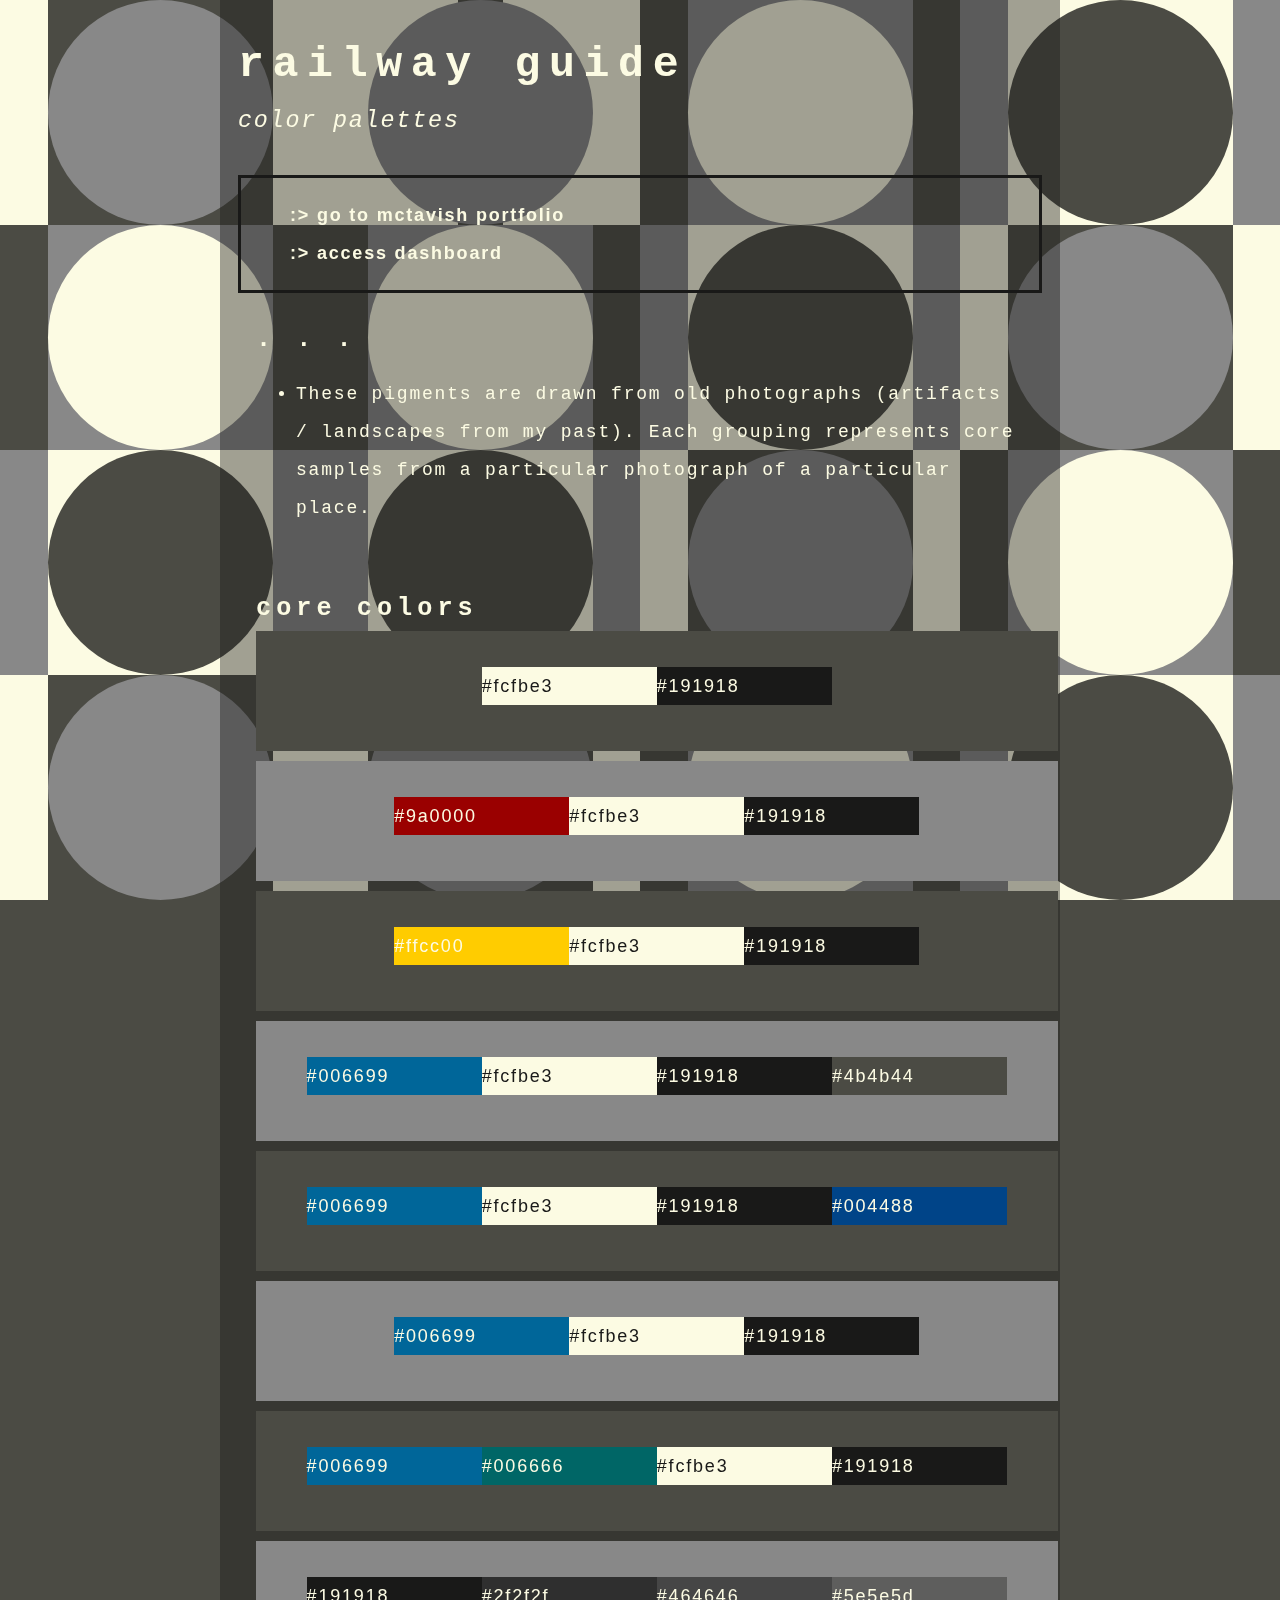
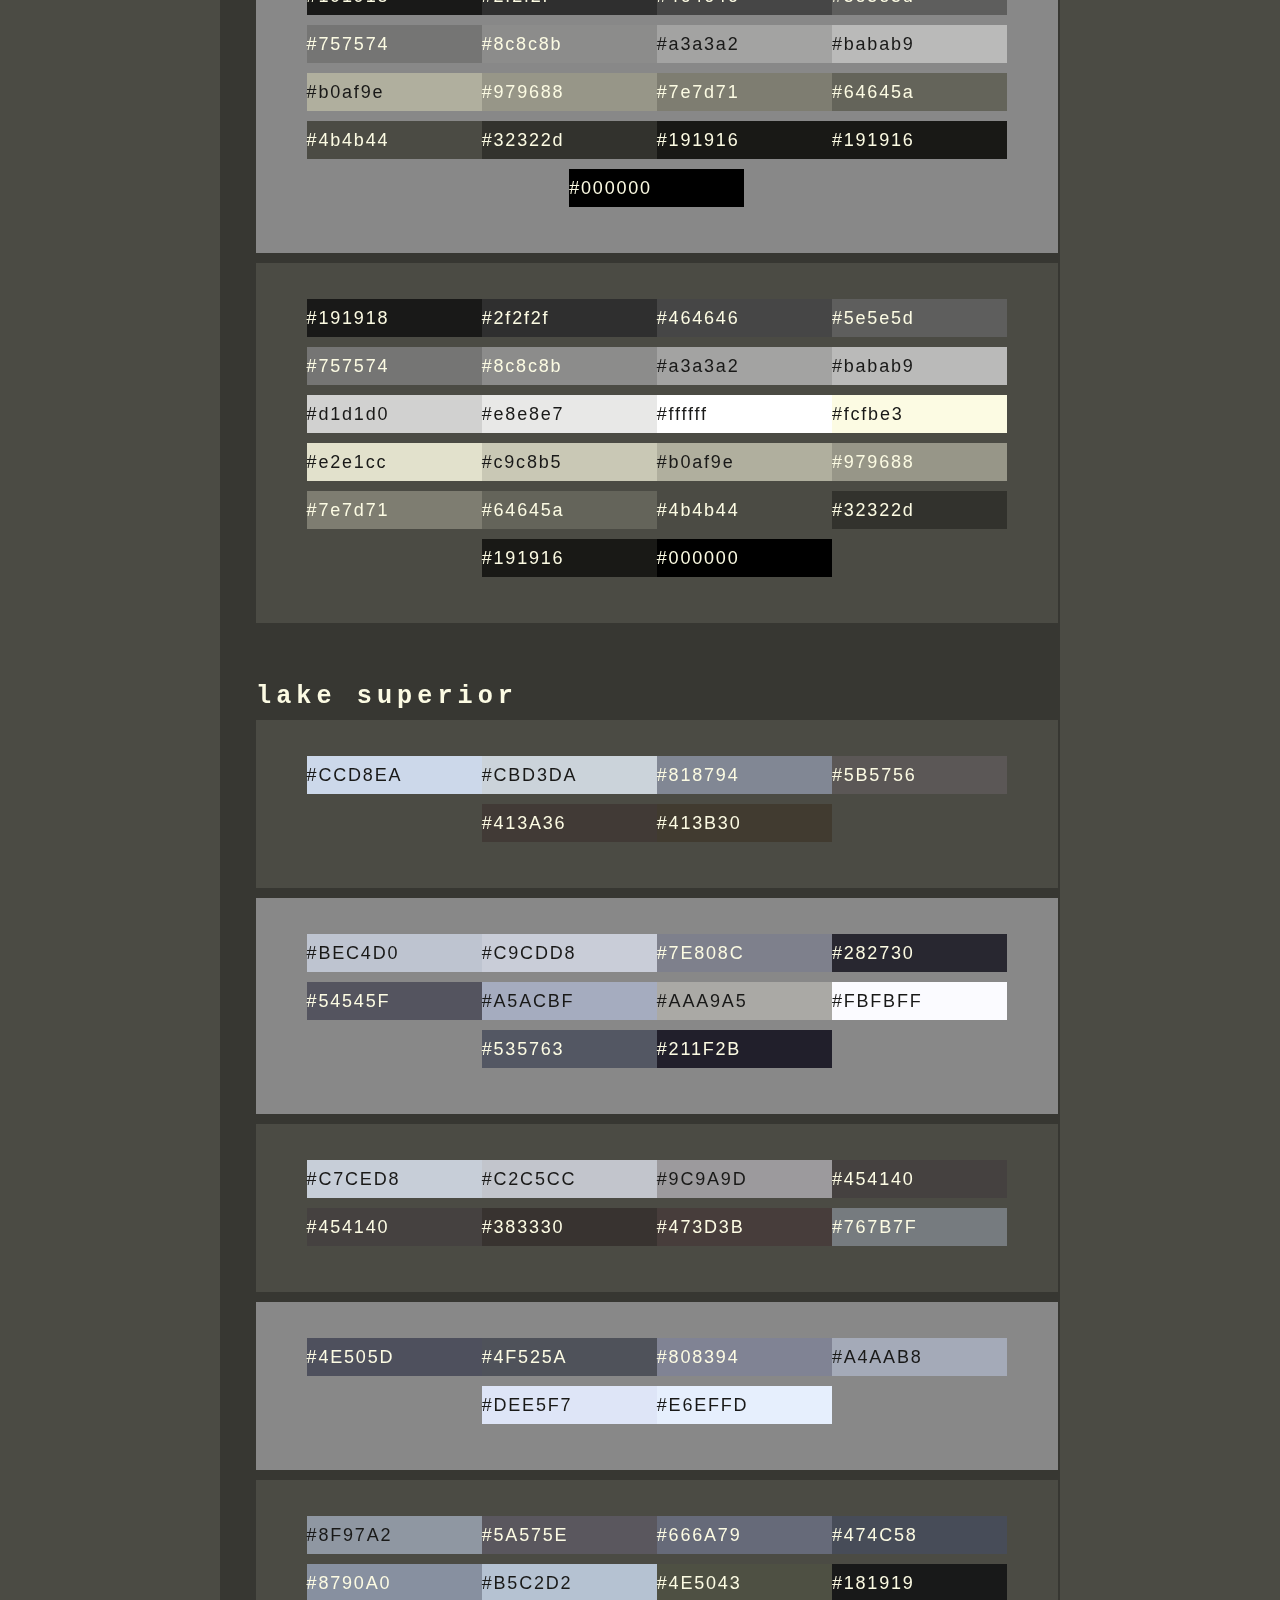
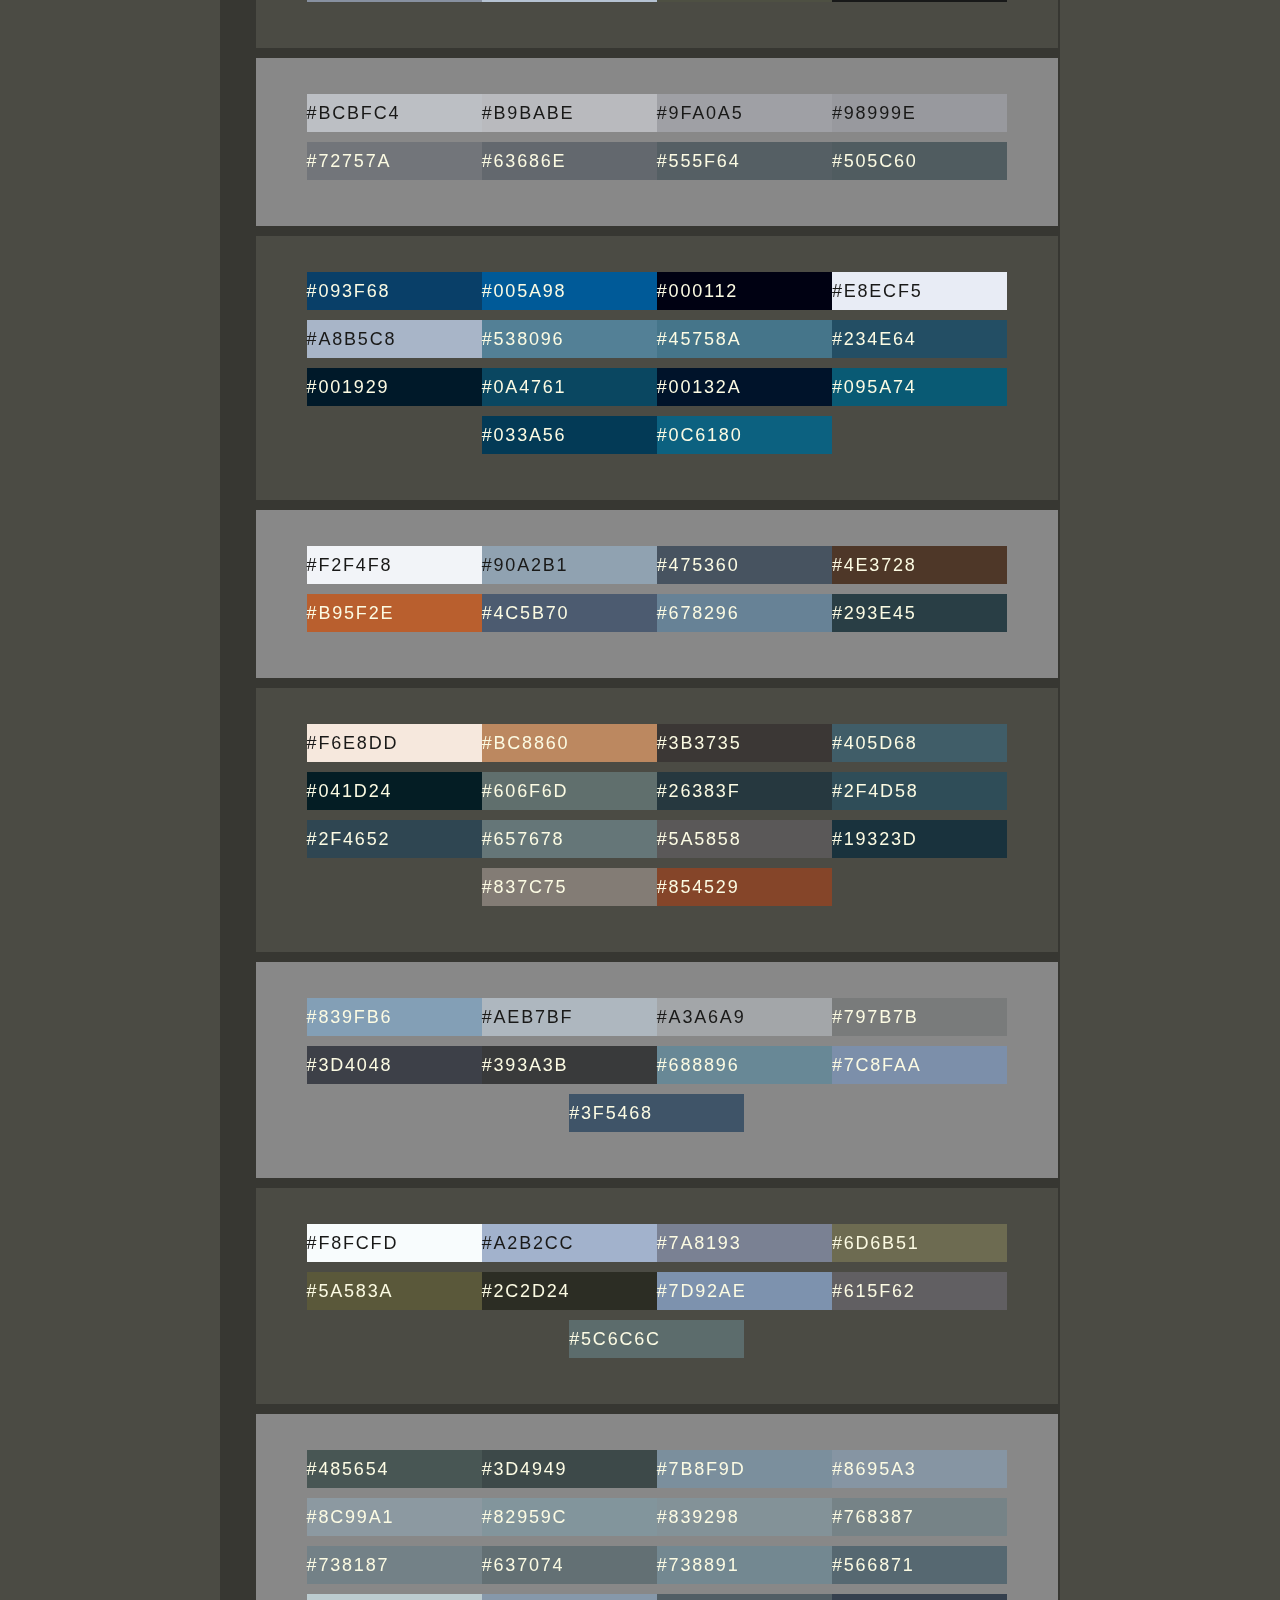
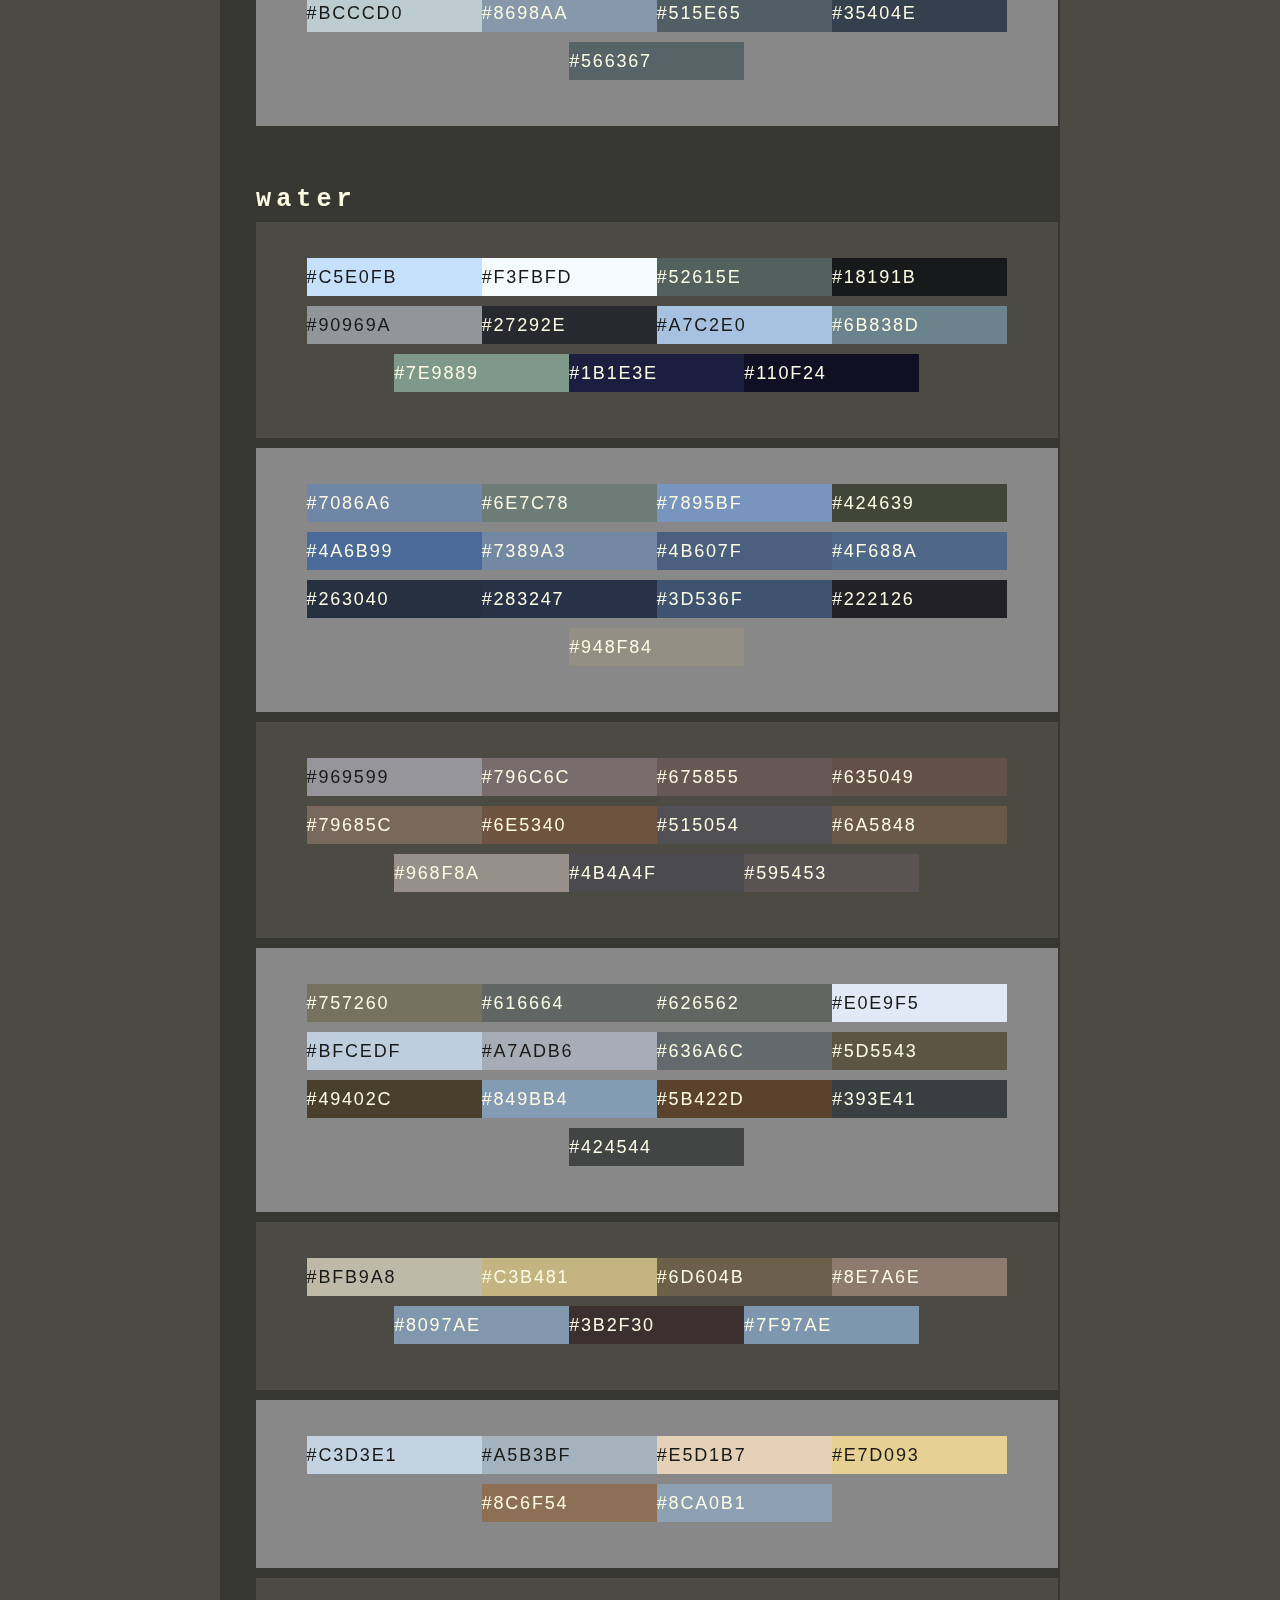
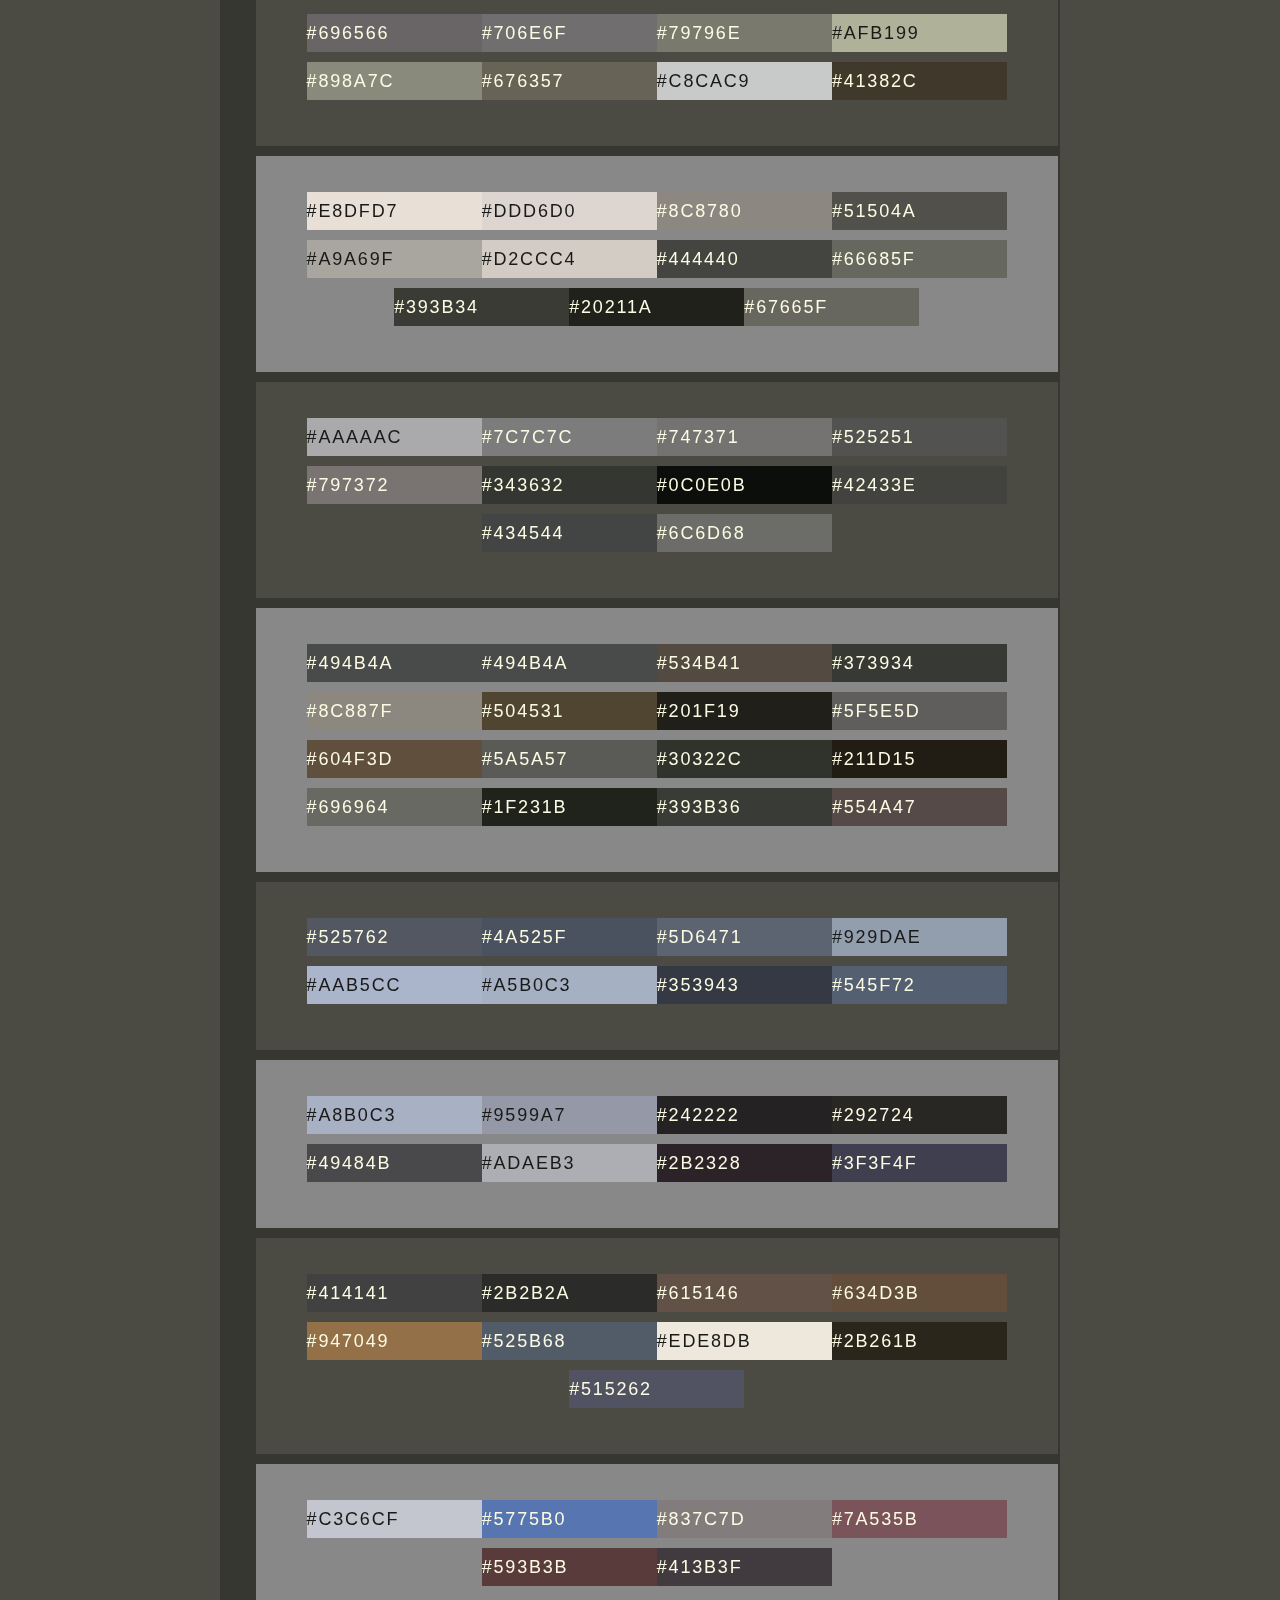
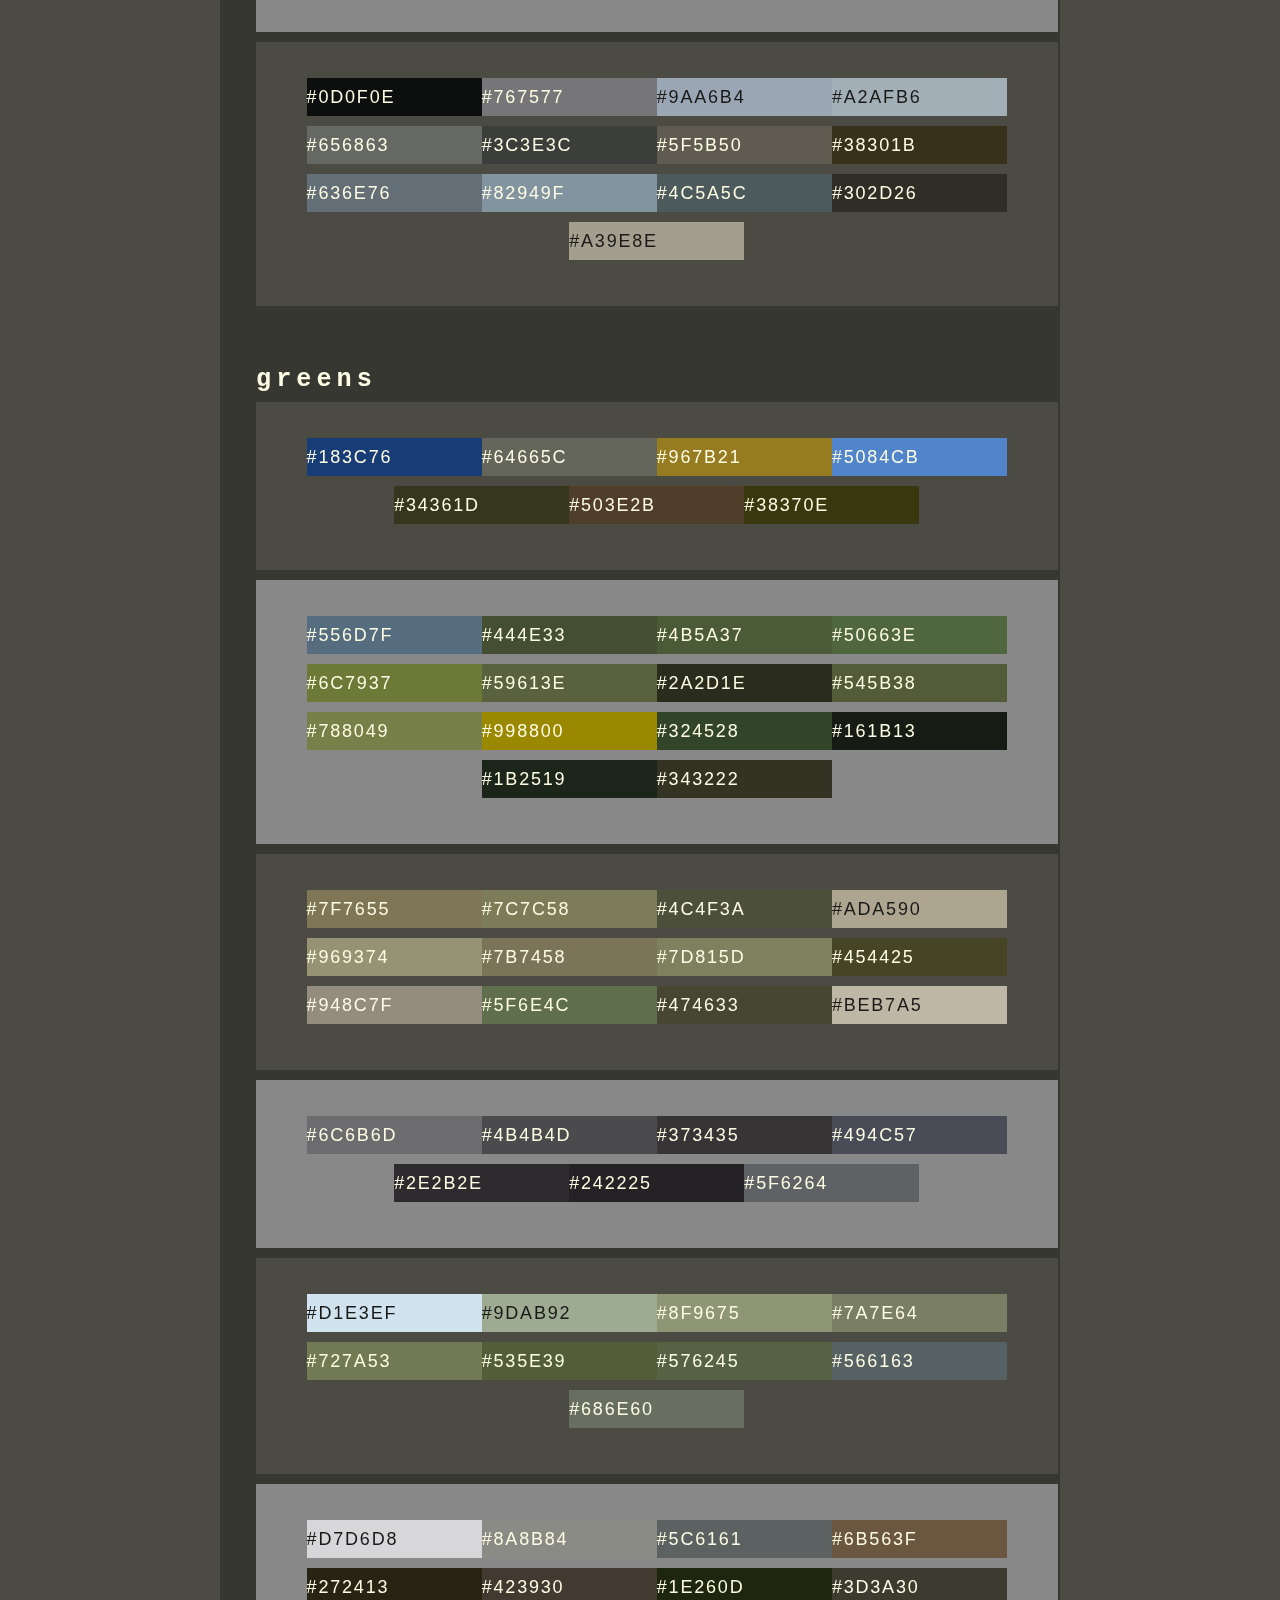
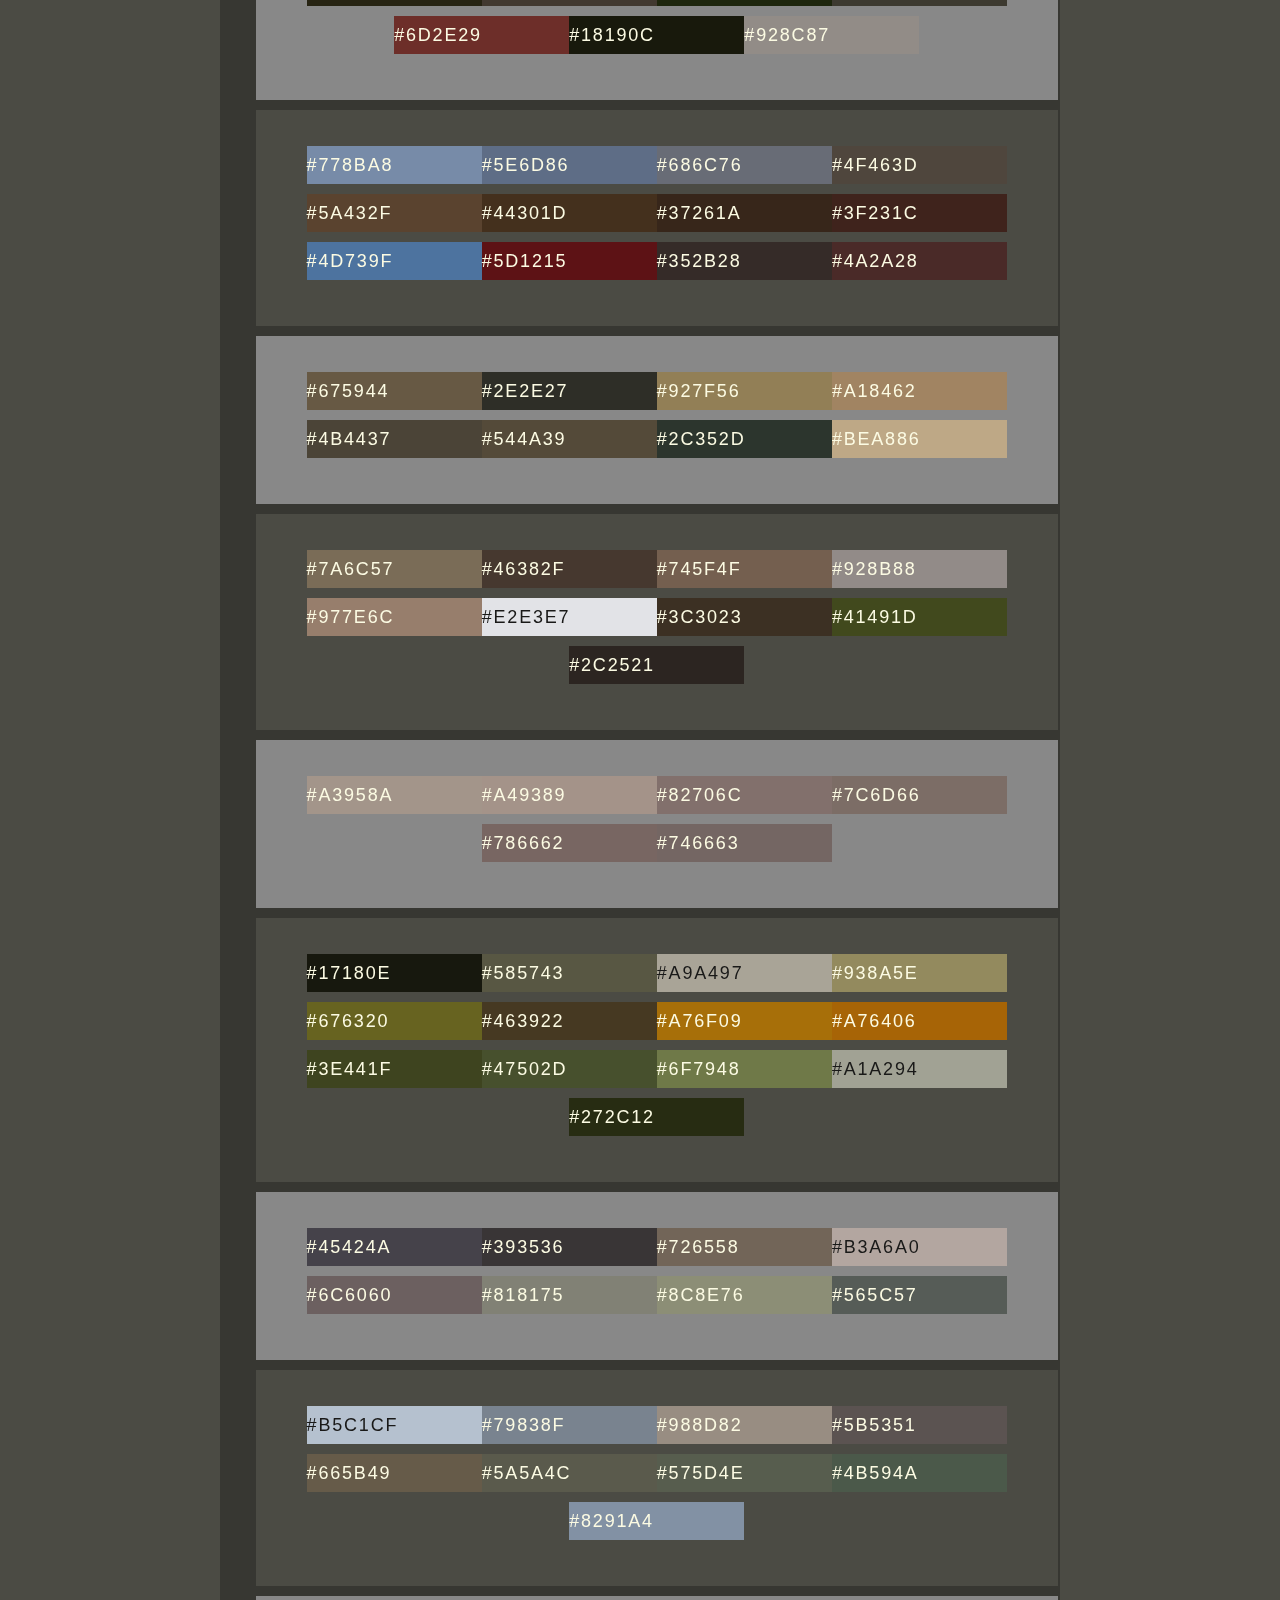
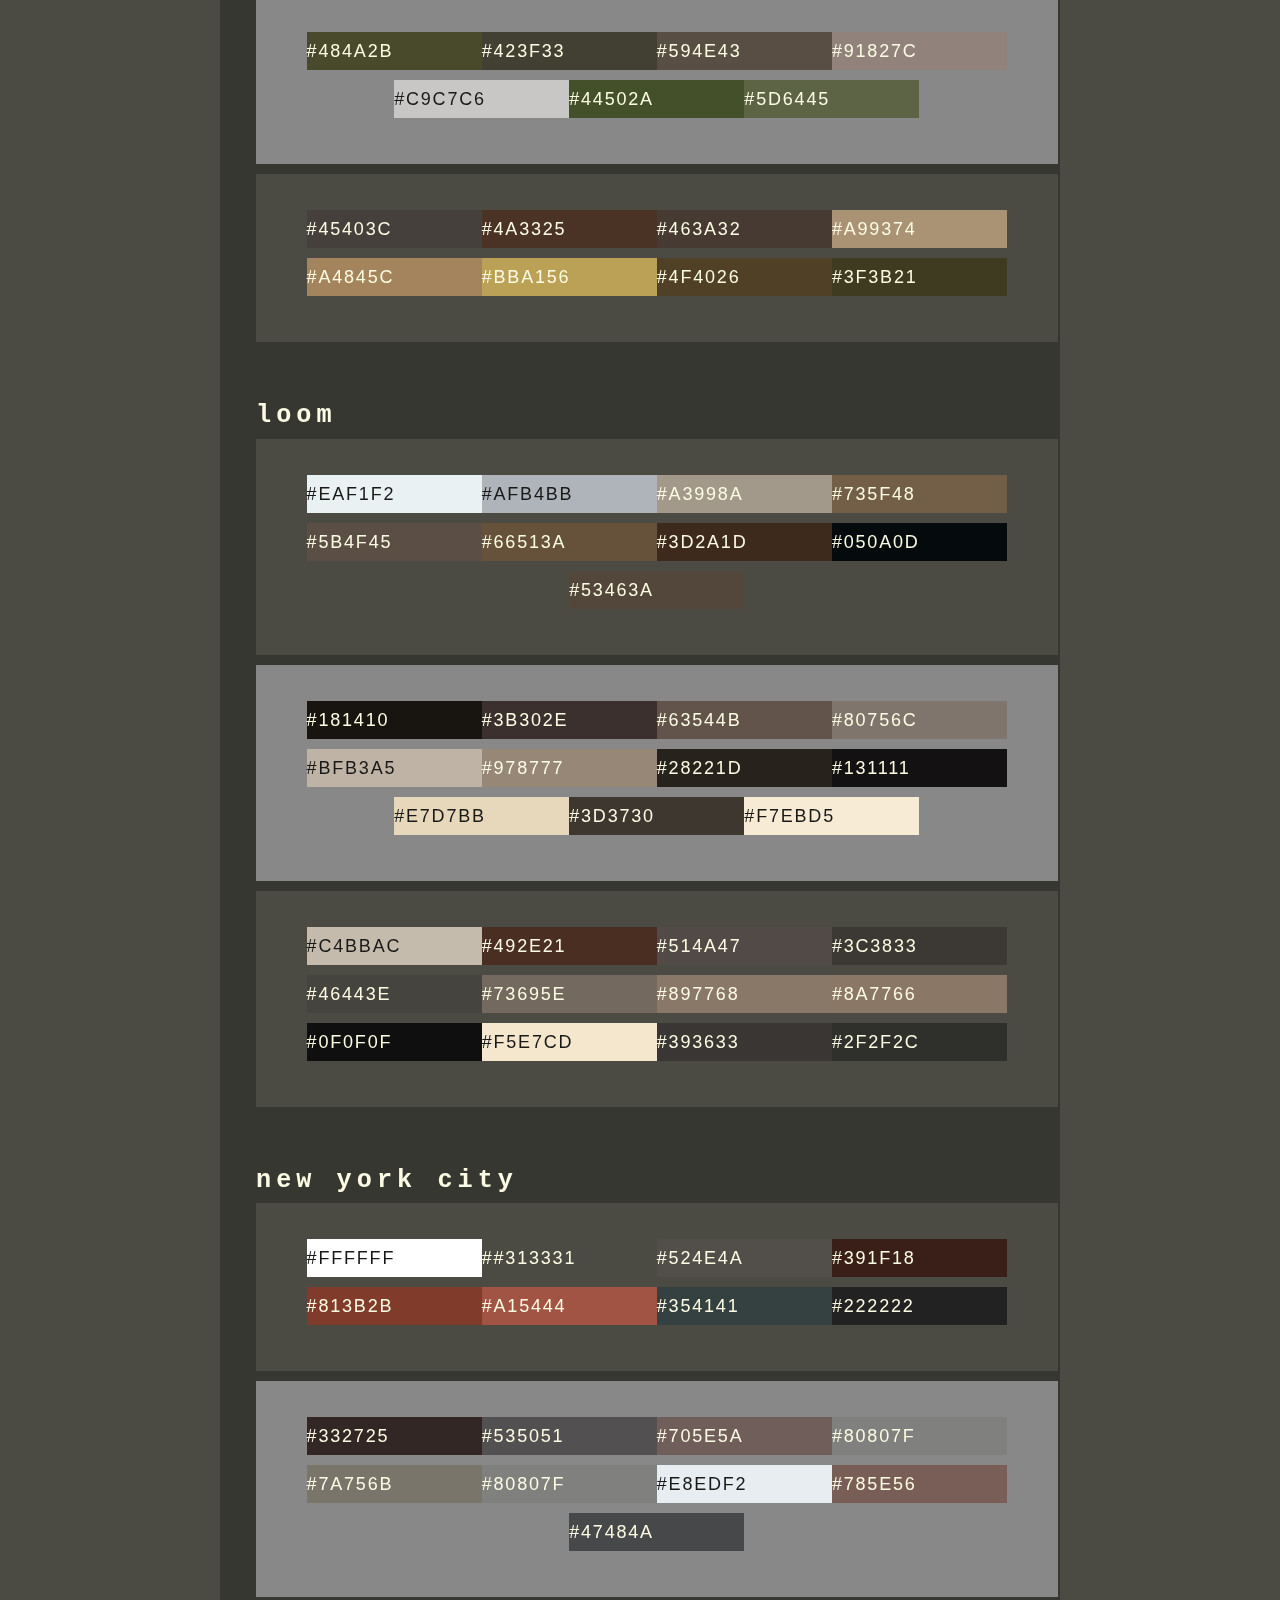
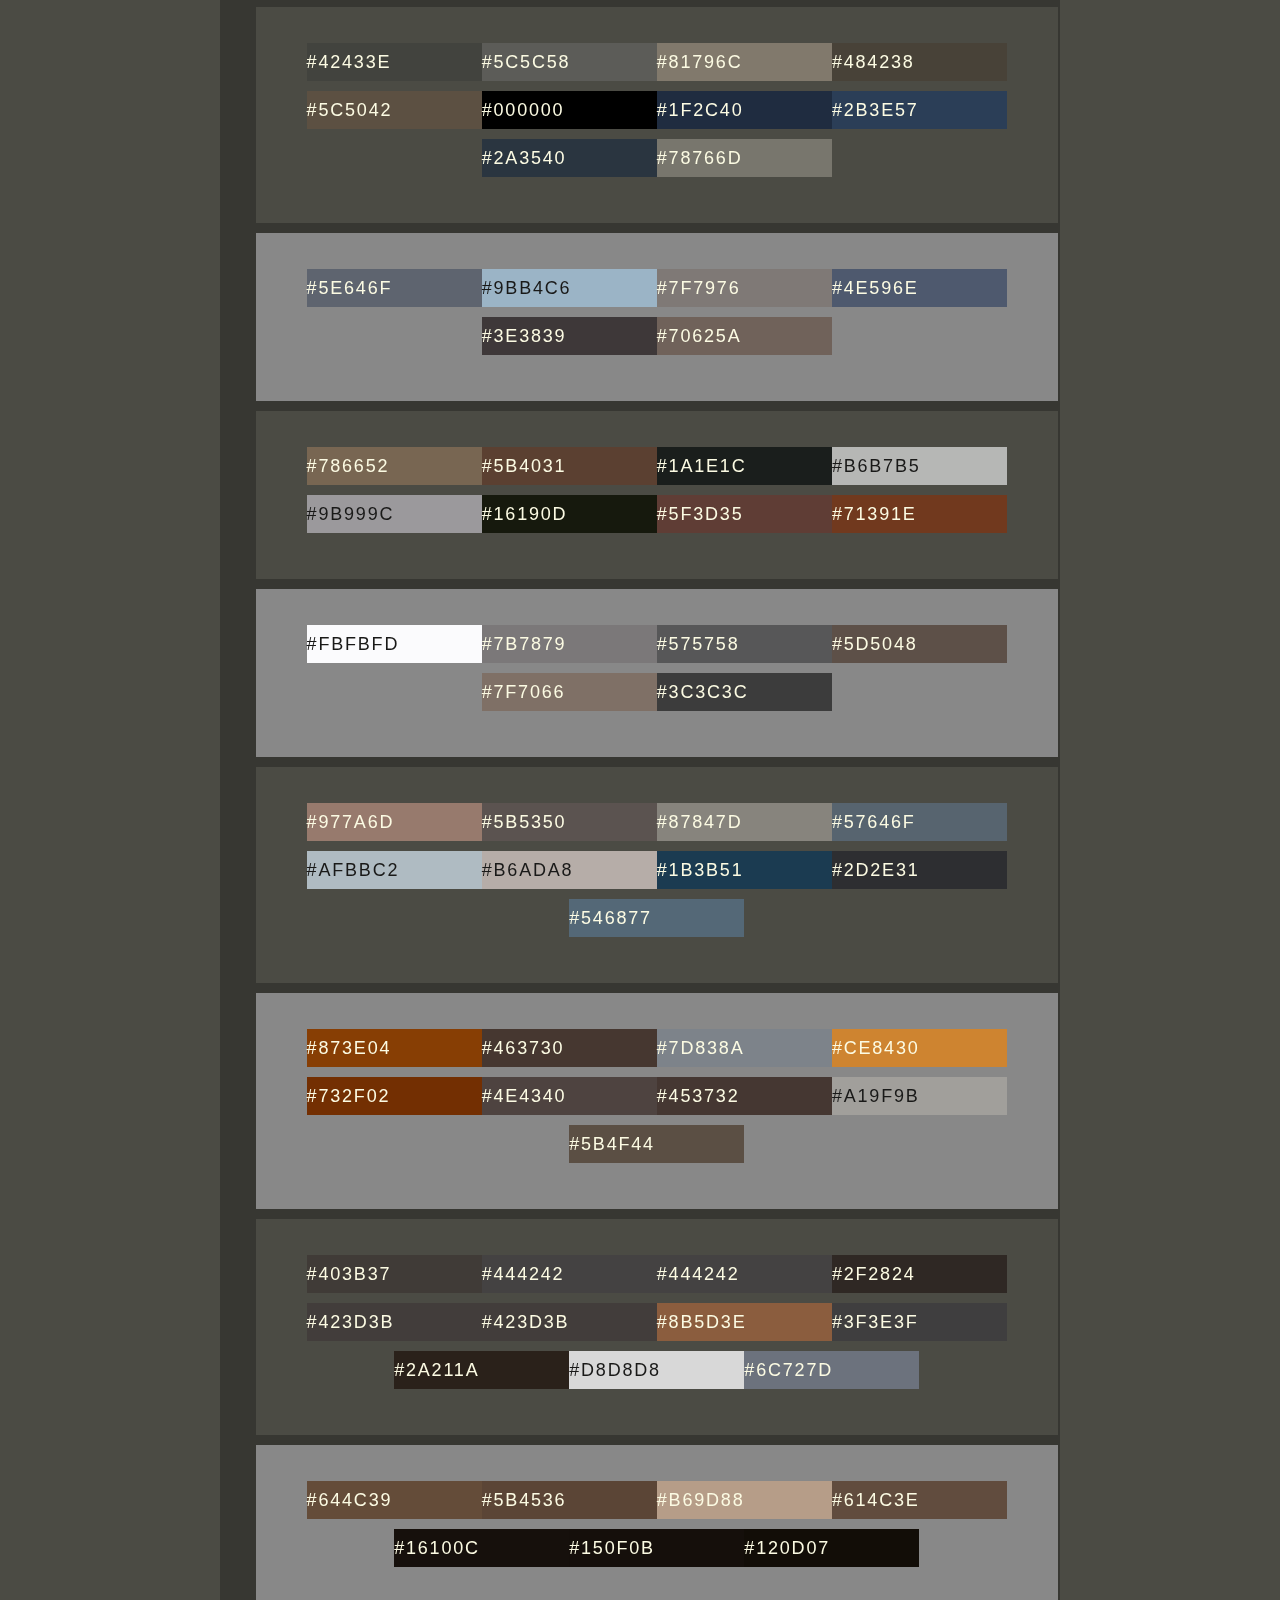
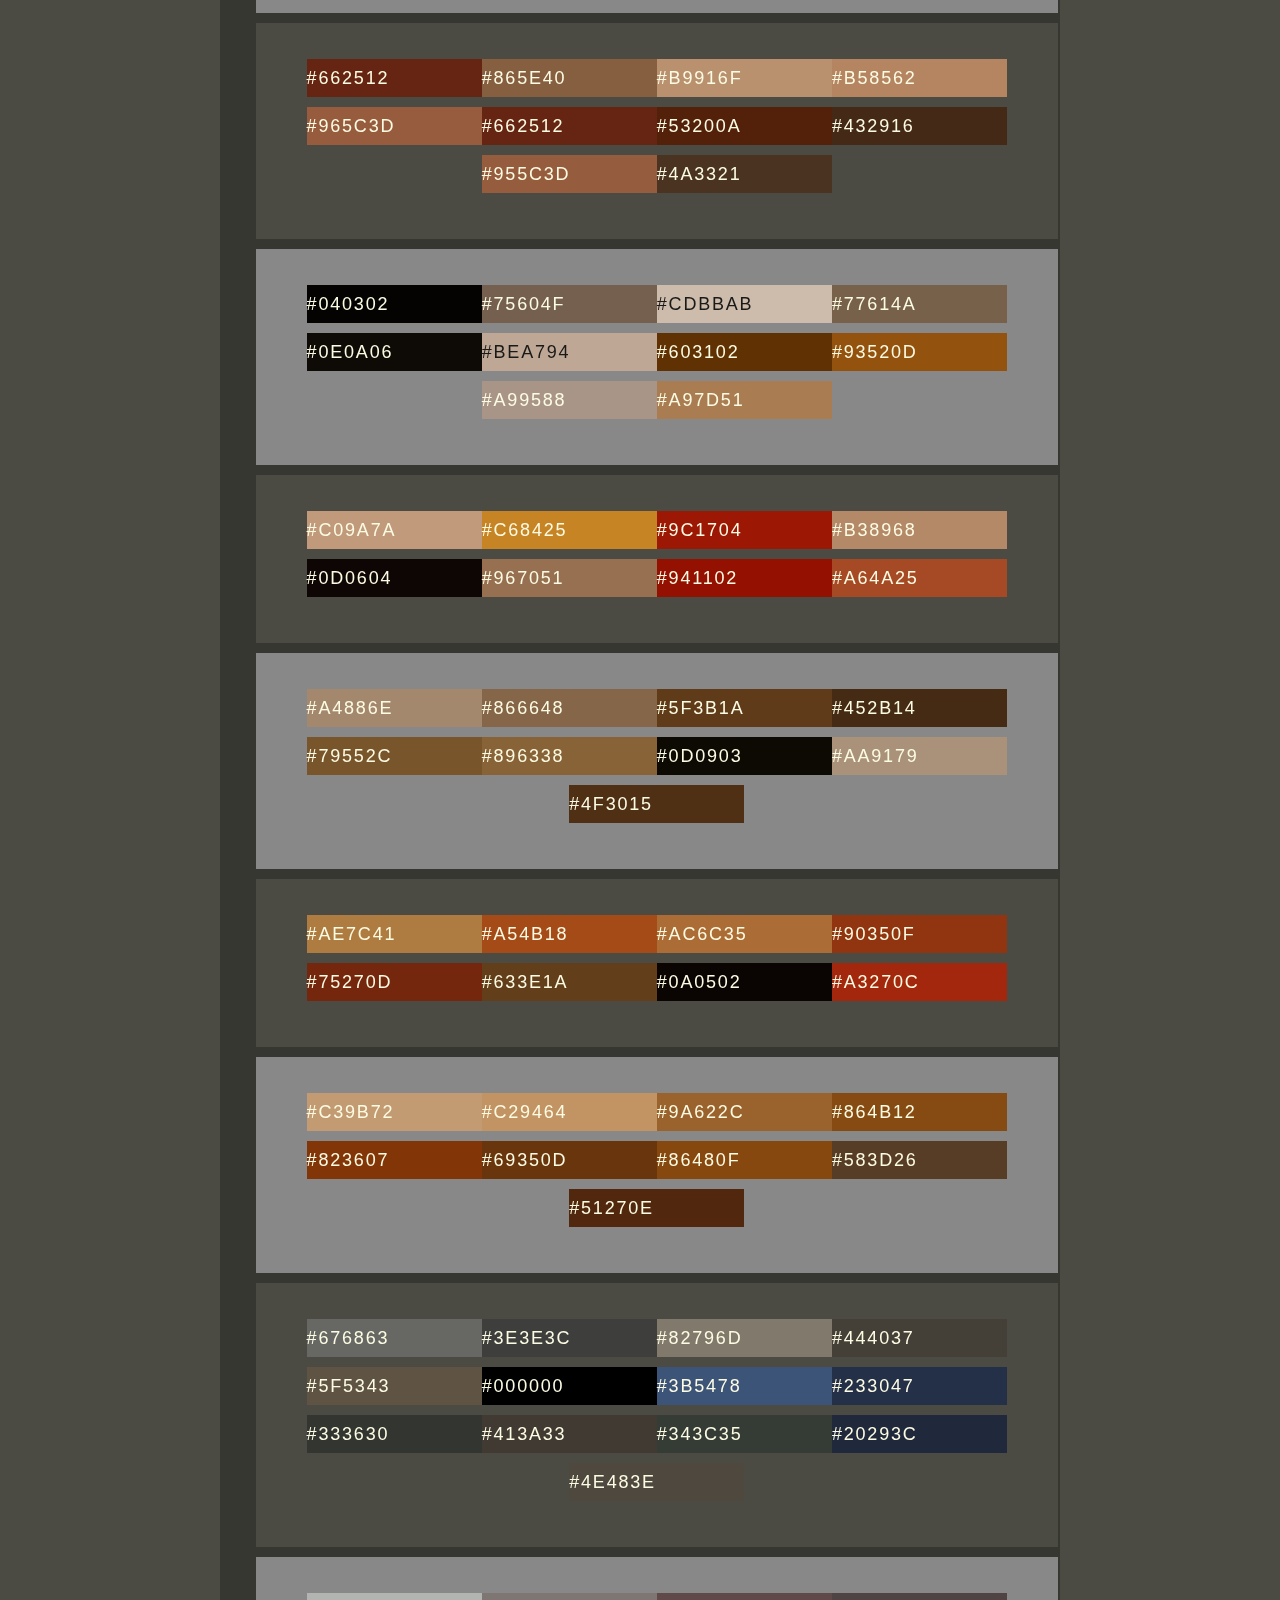
==== commit da9460d2: "tweaked index" ====
--- a/index.html
+++ b/index.html
@@ -180,7 +180,9 @@
 	<header>
 		<h1>. . .</h1>
 	</header>
-	<p>soon ... very soon  ... working away at content . . .</p>
+	<ul data-role="narrator">
+	<li>These pigments are drawn from old photographs (artifacts / landscapes from my past). Each grouping represents core samples from a particular photograph of a particular place.</li>
+	<ul>
 </article>
 
 <div id="colorsets"></div>
@@ -217,9 +219,7 @@
 		{ title: "core colors", lists: [
 			["#fcfbe3", "#191918"], //"warmbw",
 			["#9a0000", "#fcfbe3", "#191918"], //"warmbwred",
-			["#fcfbe3", "#191918"], //"warmbw",
 			["#ffcc00", "#fcfbe3", "#191918"], //"warmbwyellow",
-			["#fcfbe3", "#191918"], //"warmbw",
 			["#006699", "#fcfbe3", "#191918", "#4b4b44"], //"warmbwgray",
 			["#006699", "#fcfbe3", "#191918", "#004488"], //"warmbwbluegray",
 			["#006699", "#fcfbe3", "#191918"], //"warmbwblue",
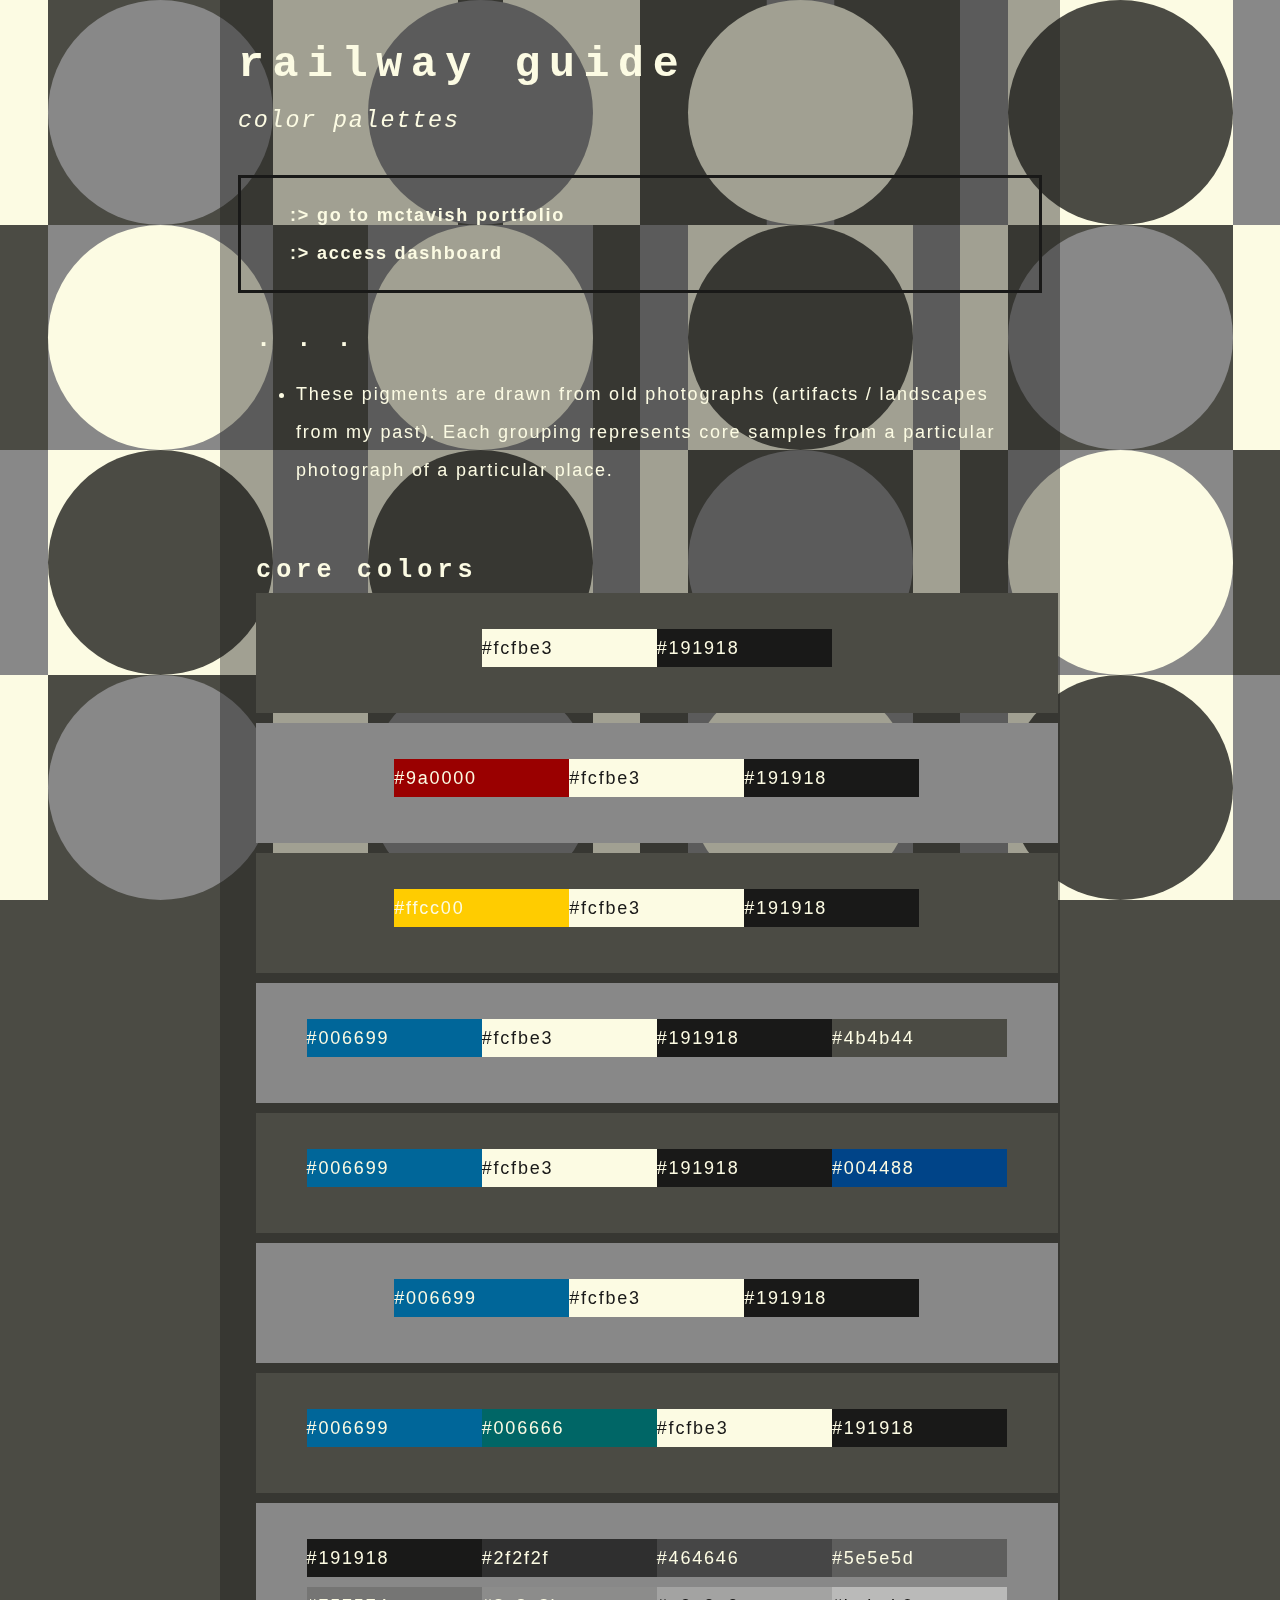
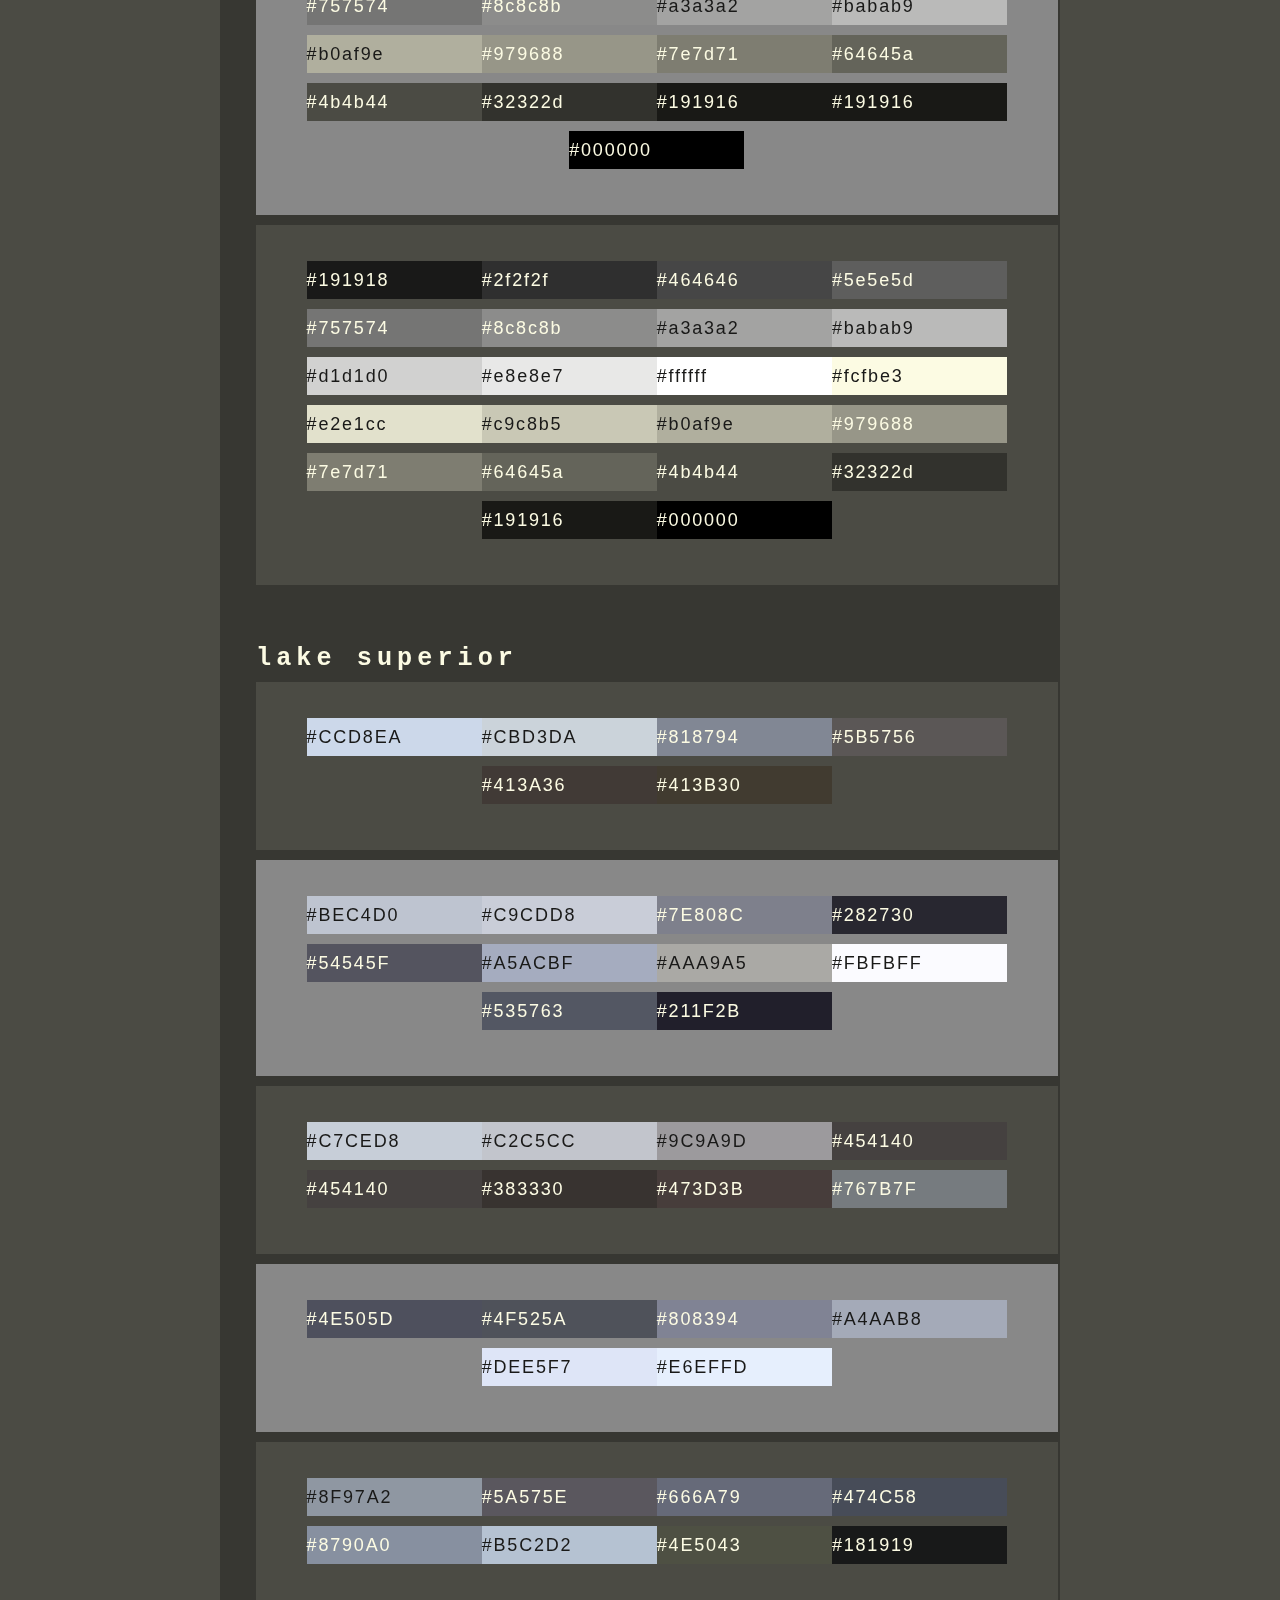
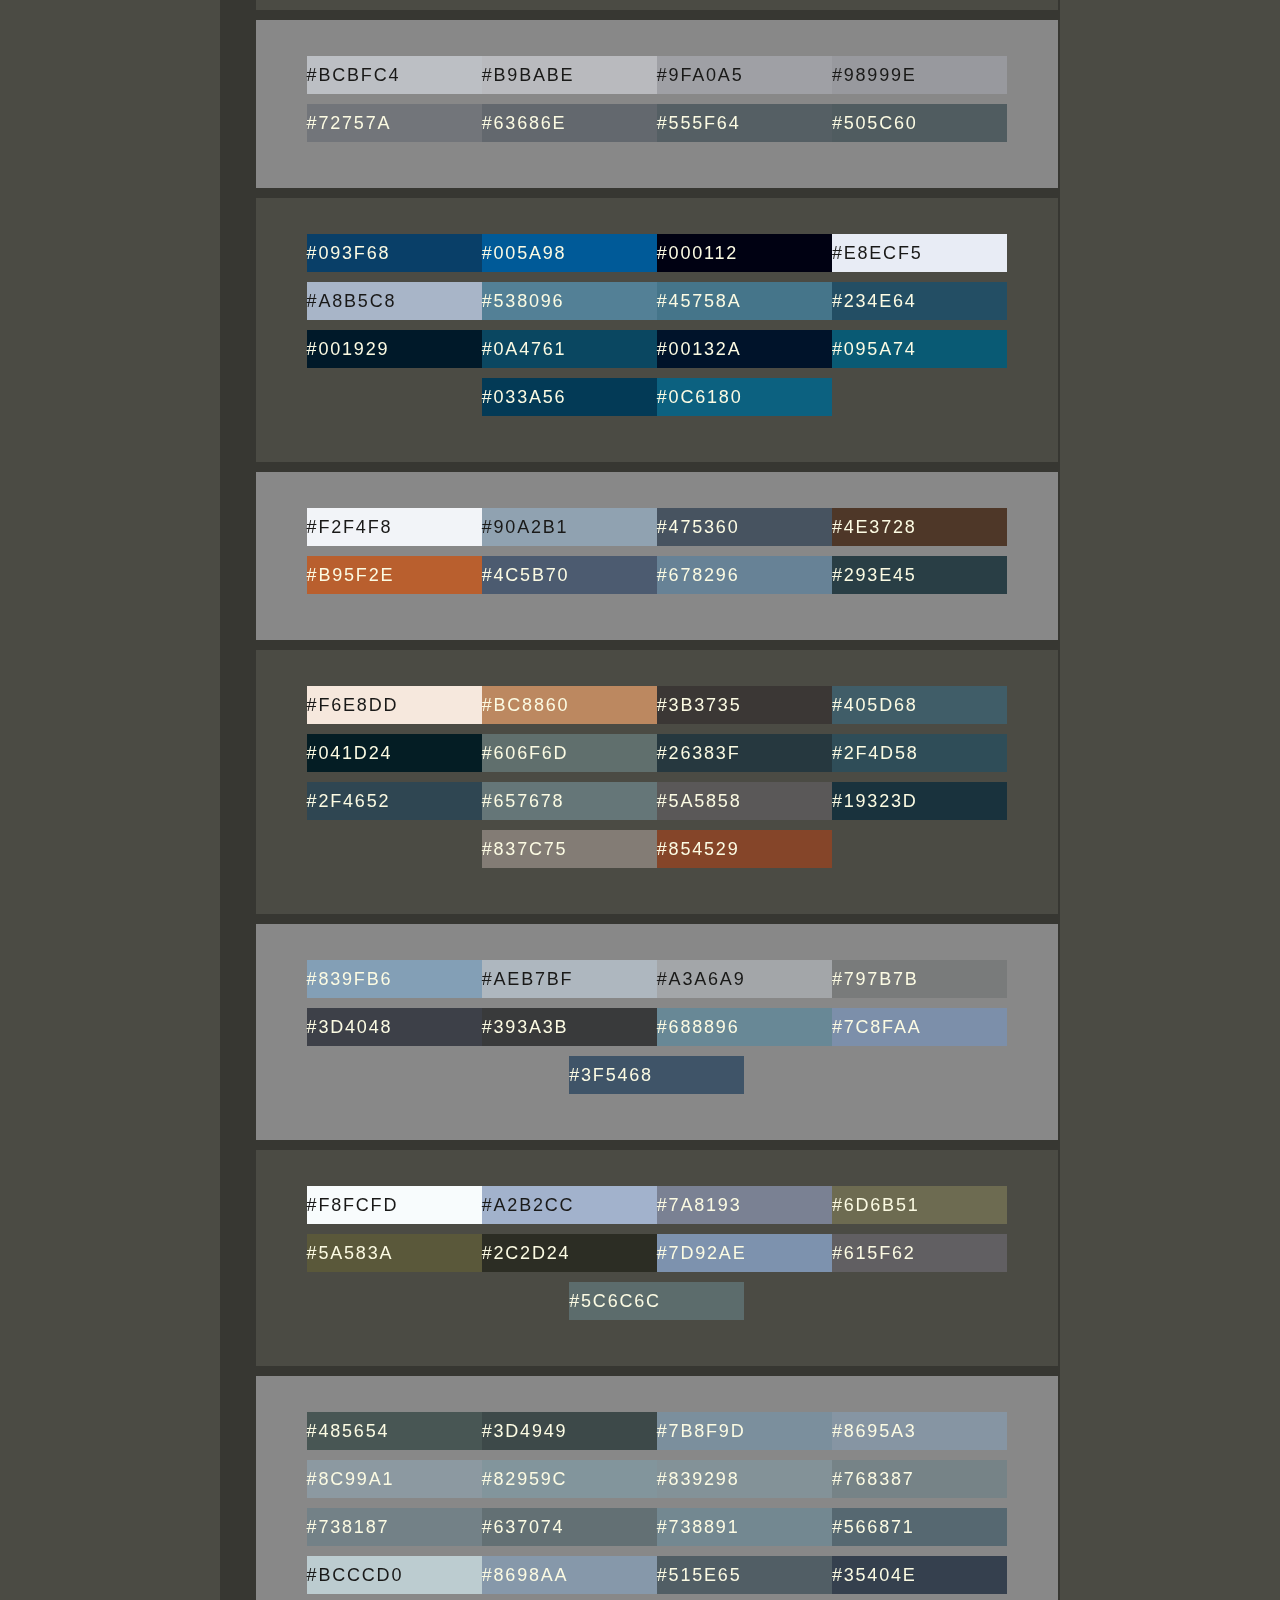
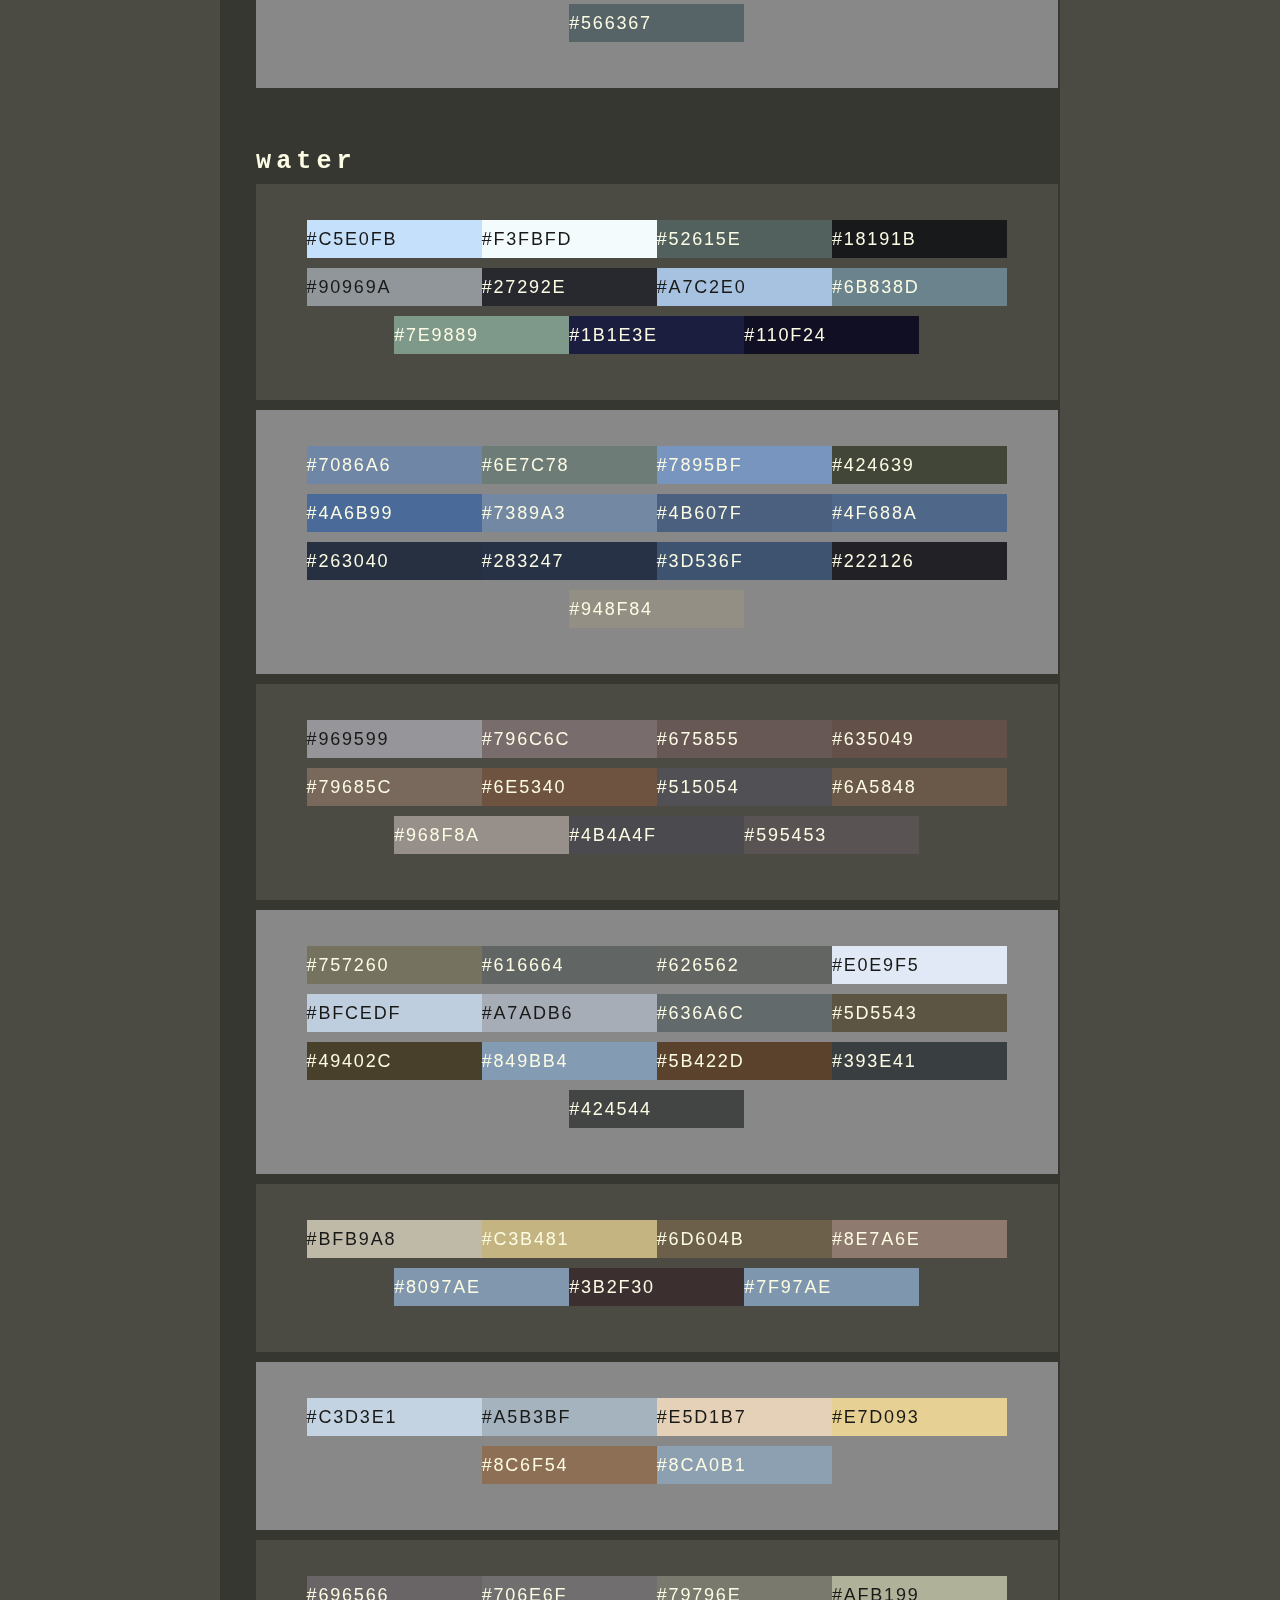
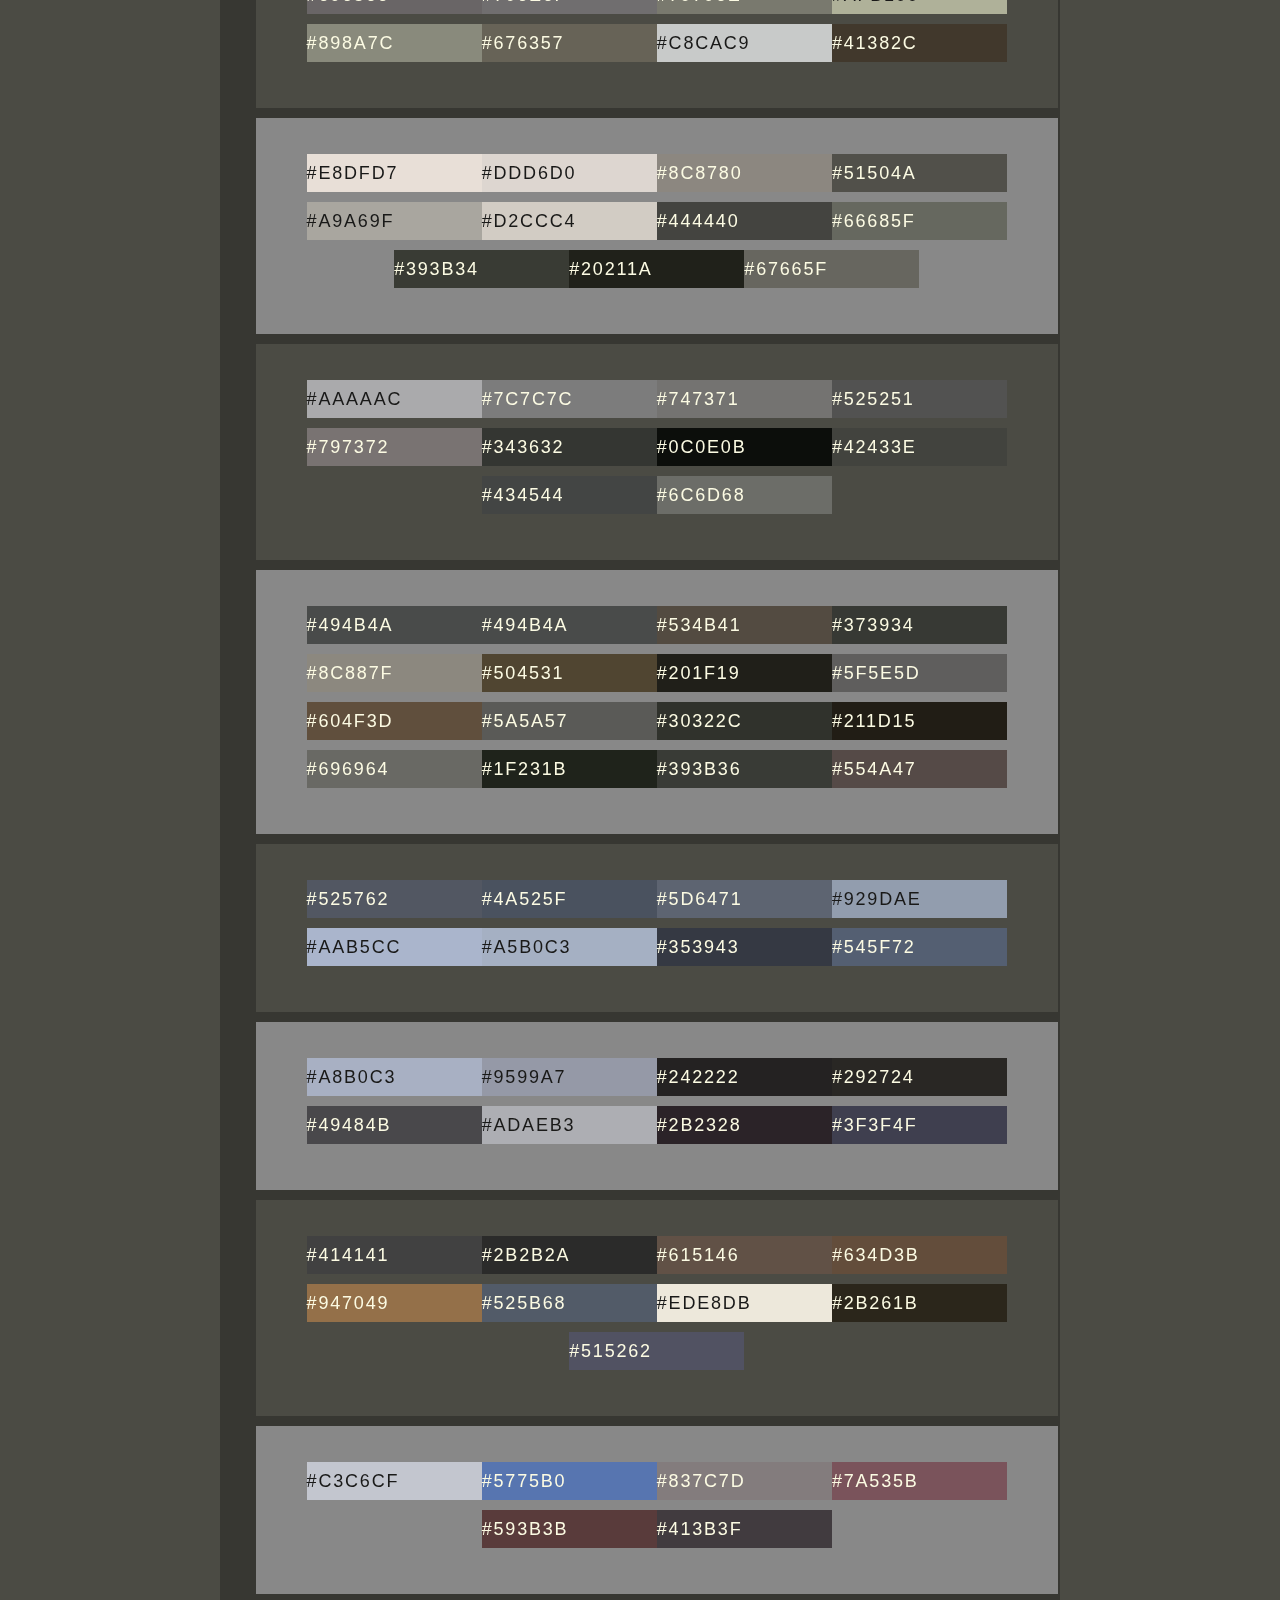
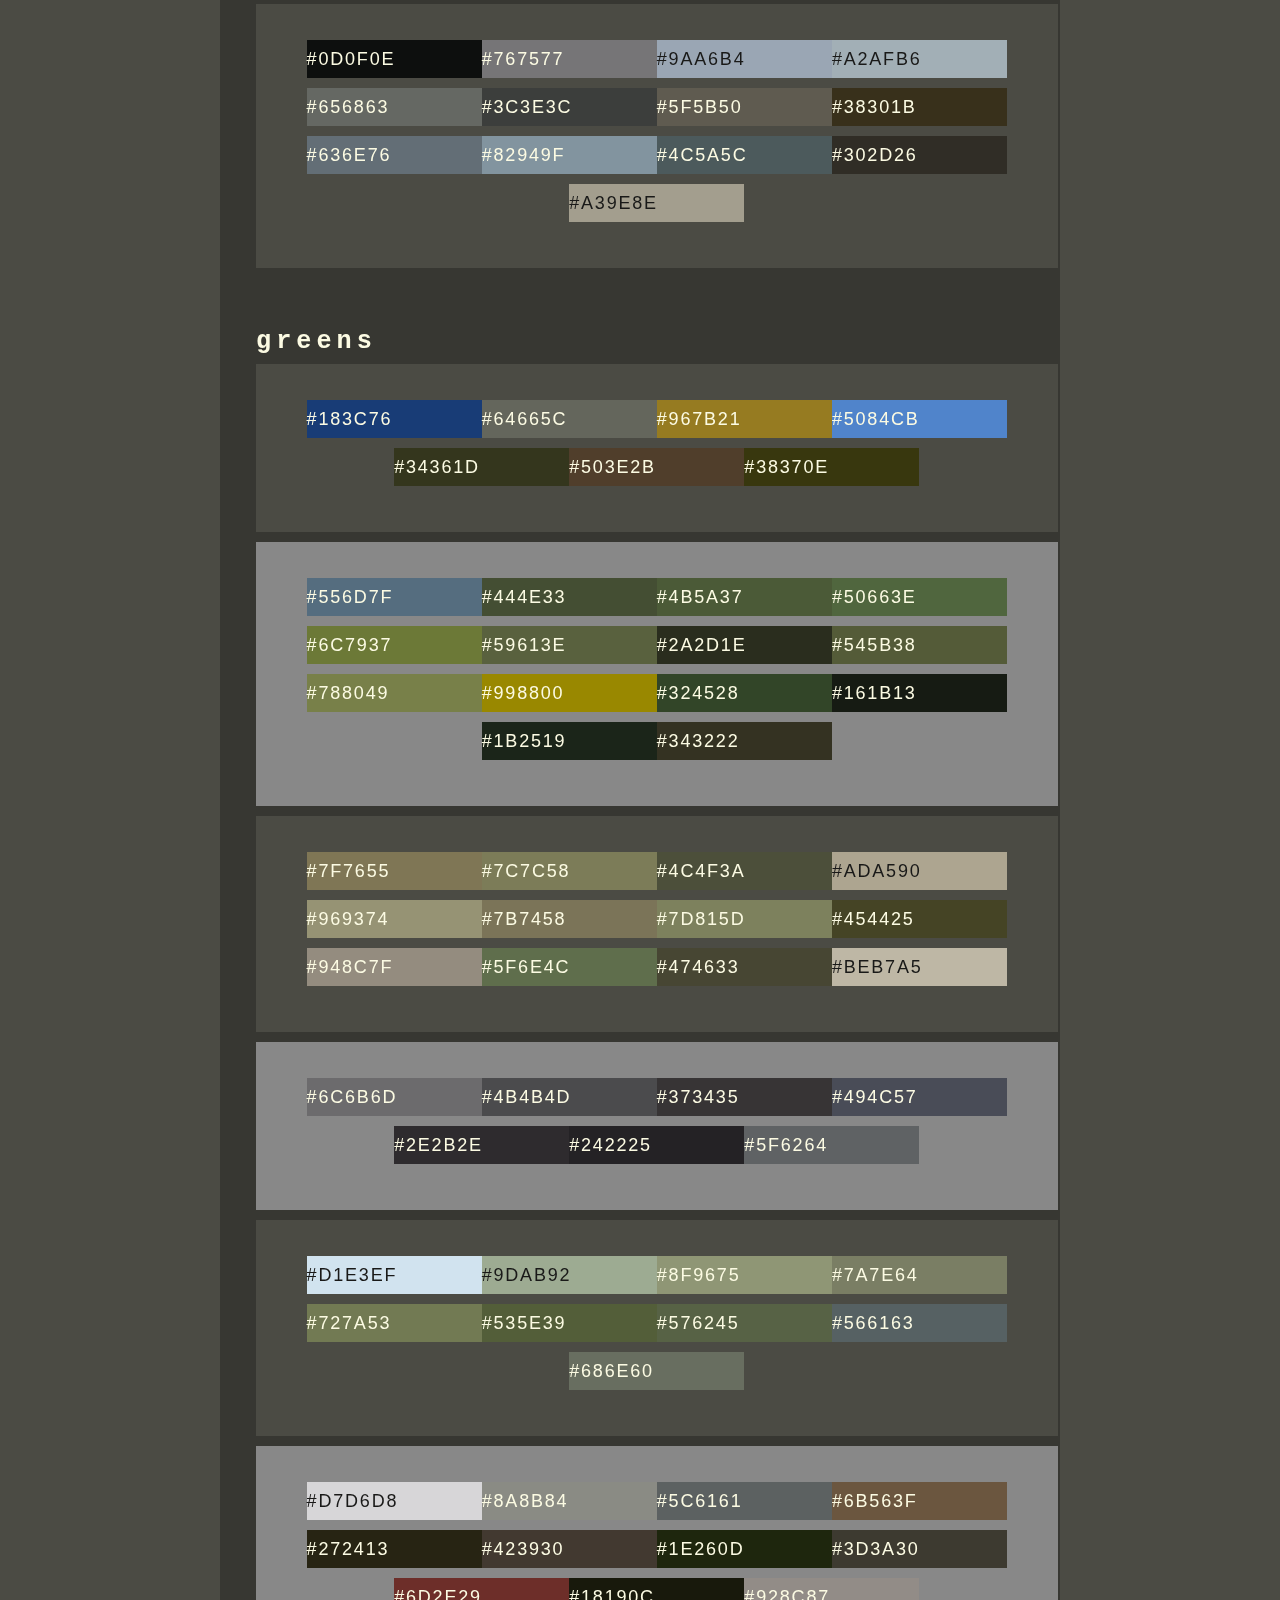
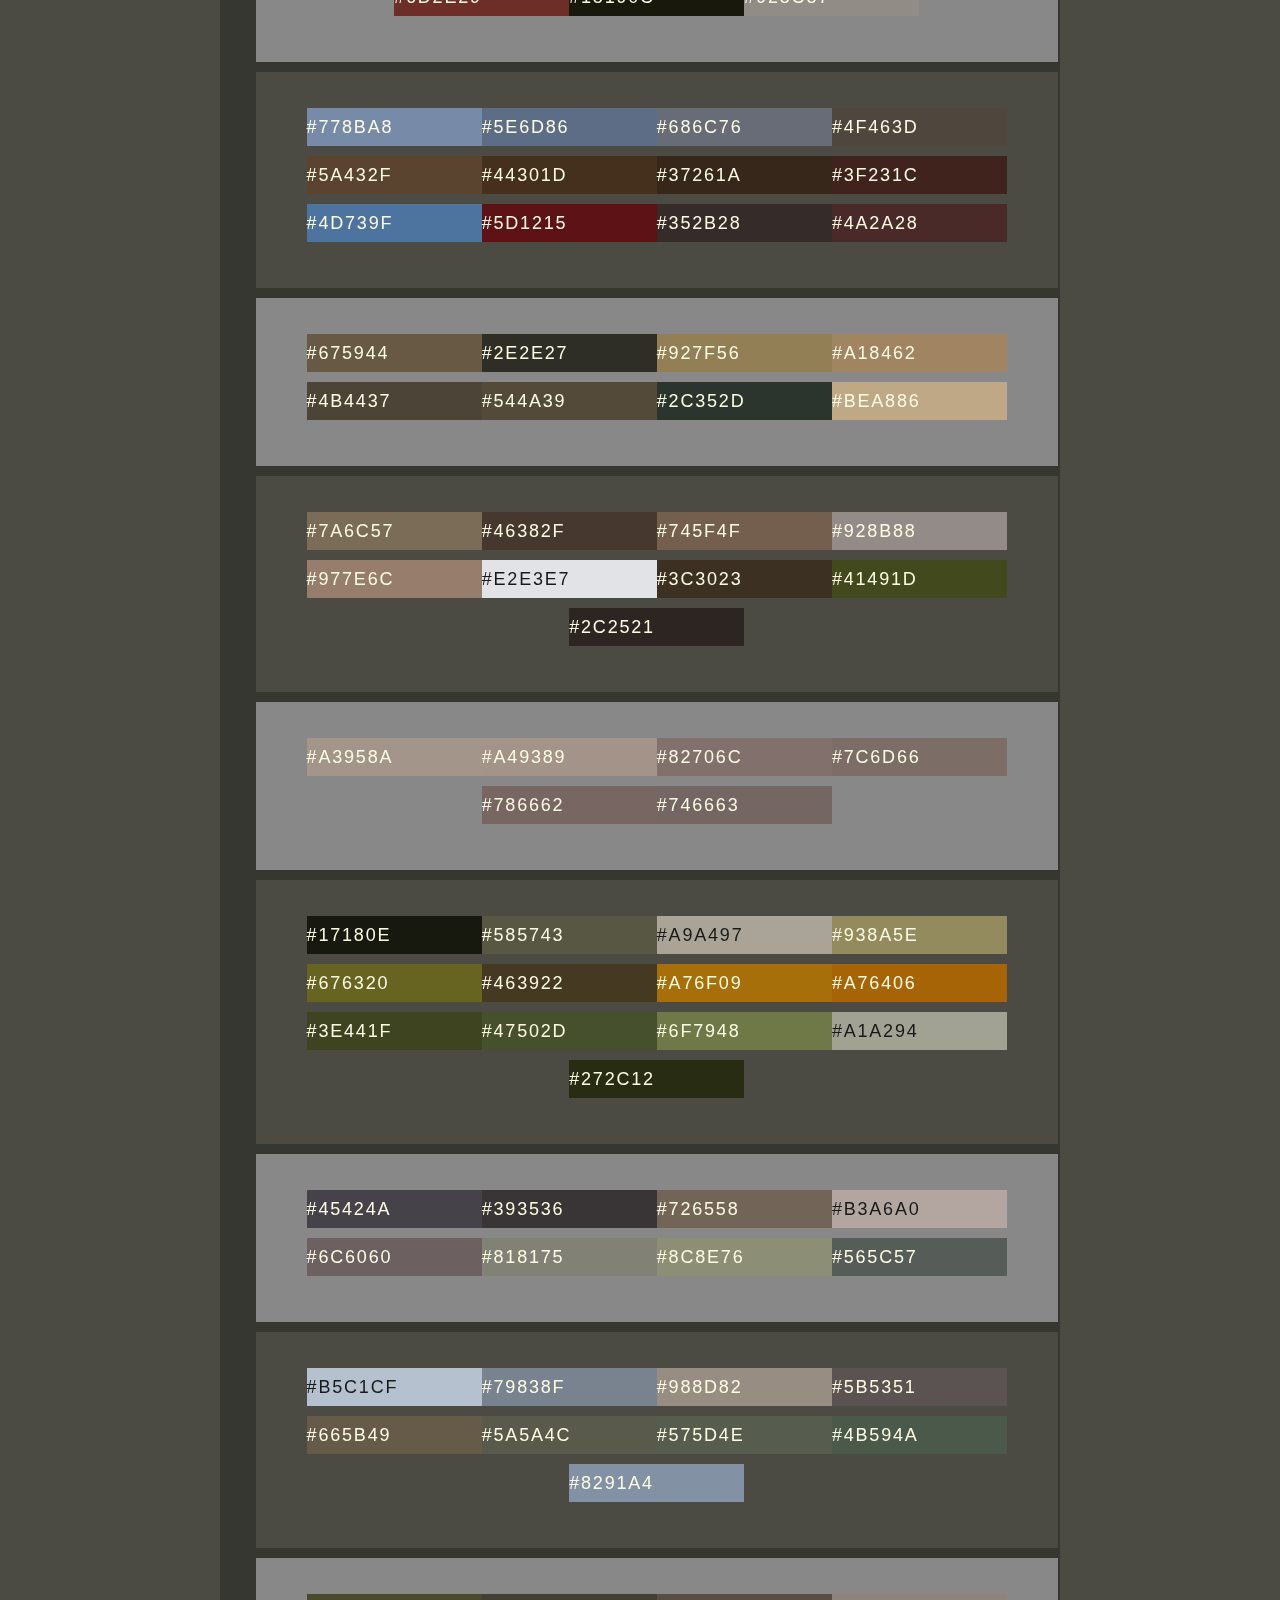
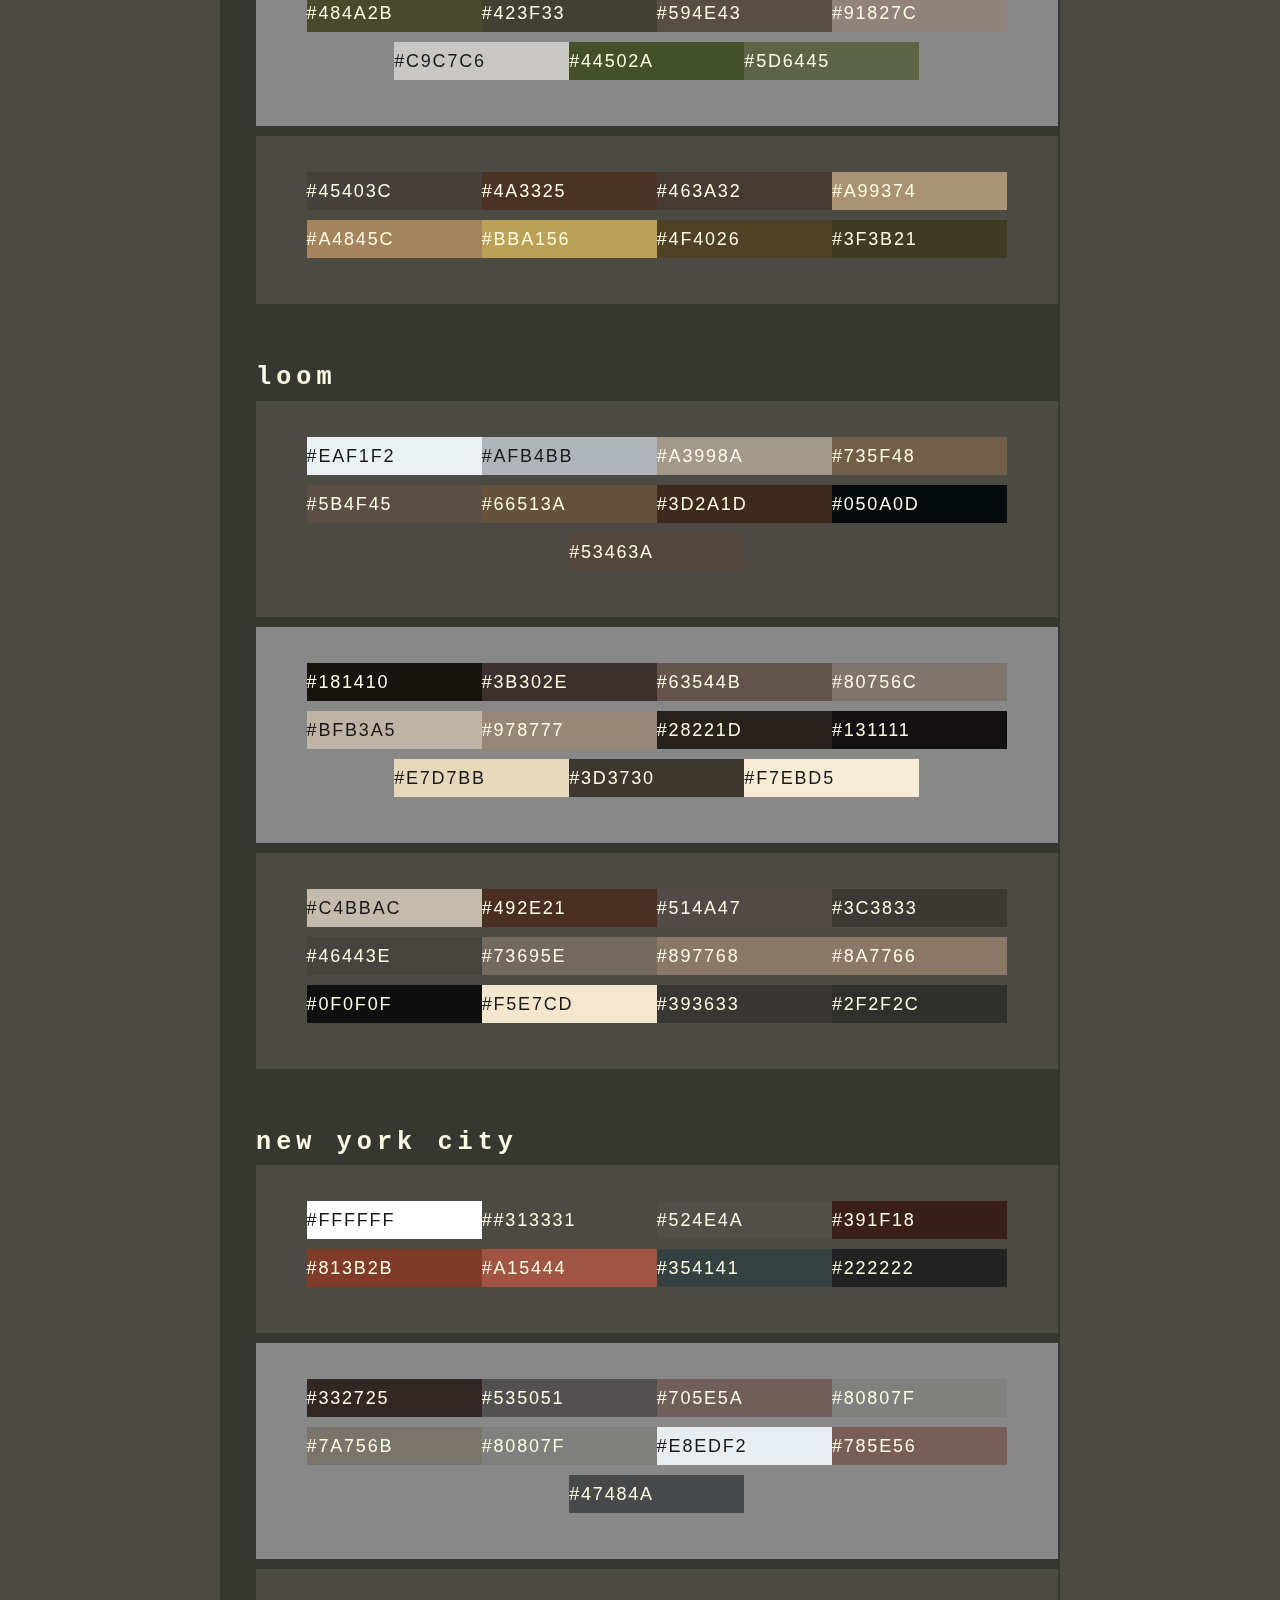
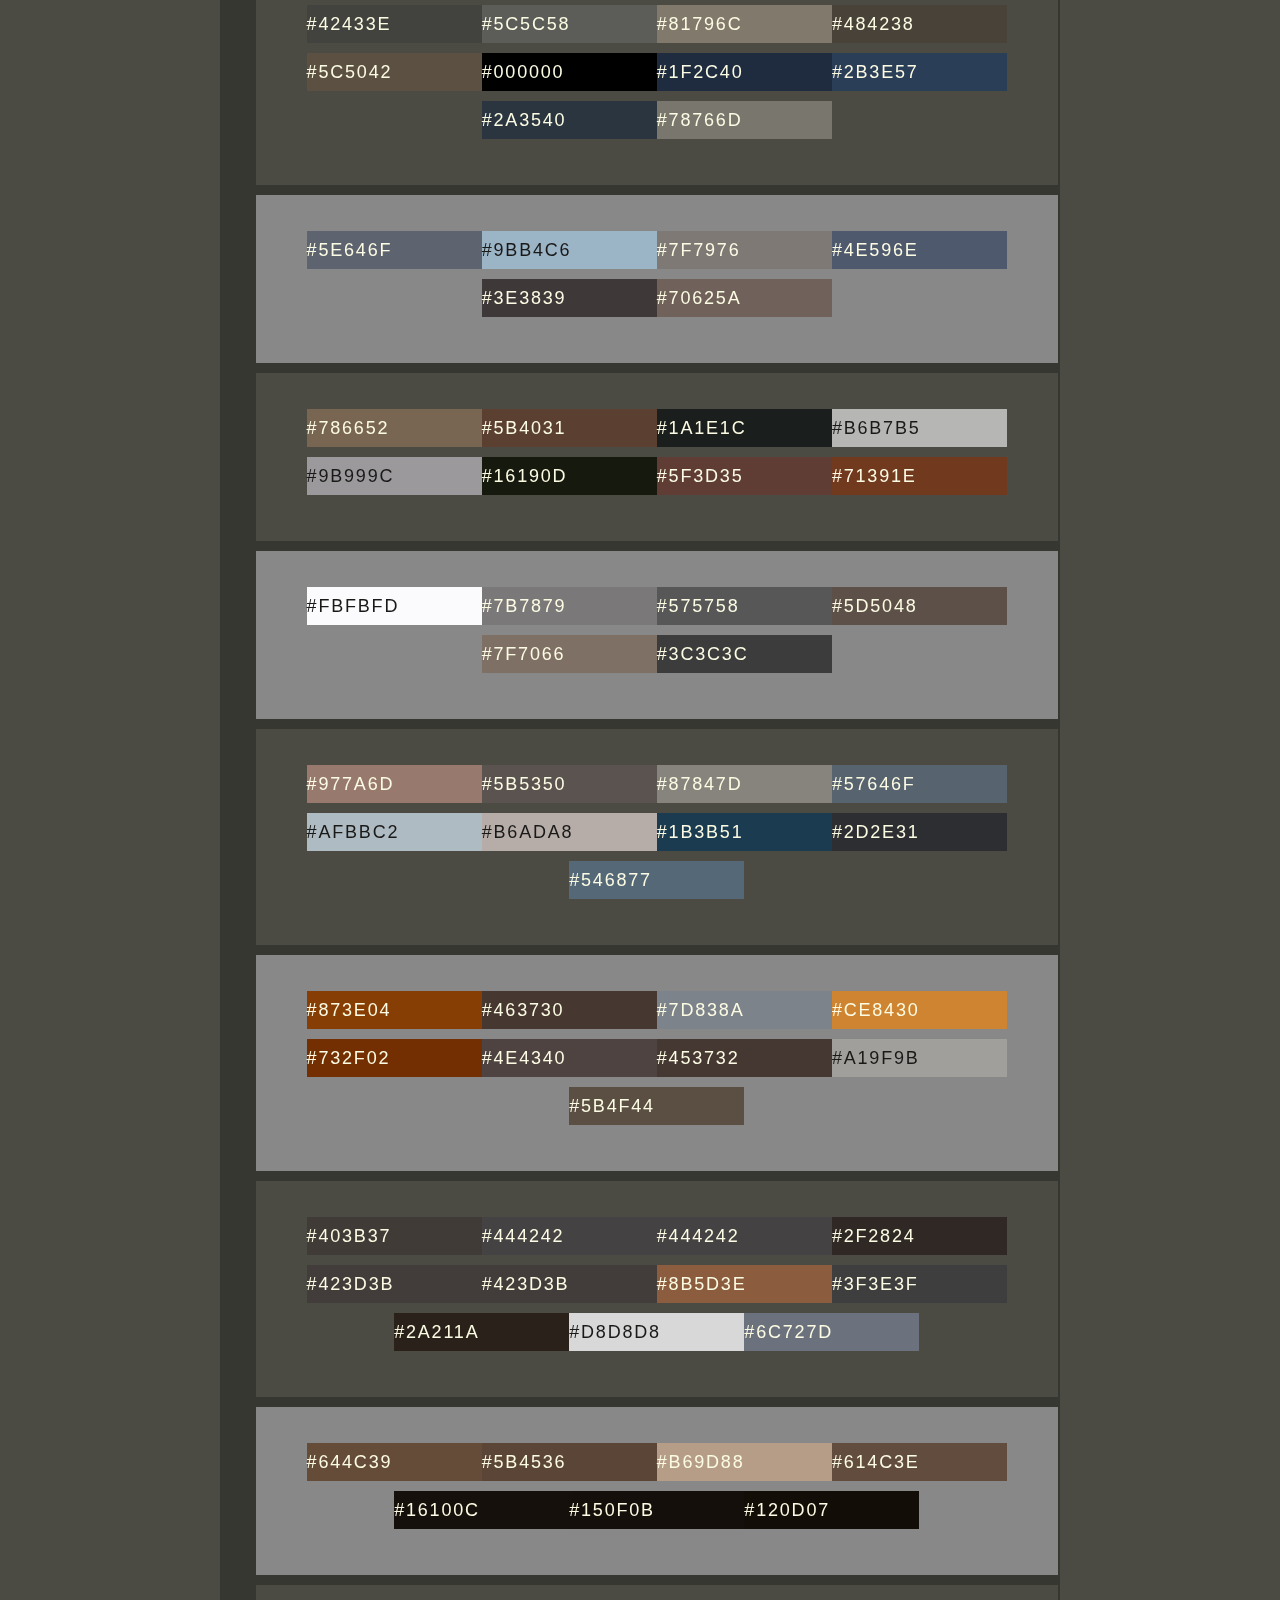
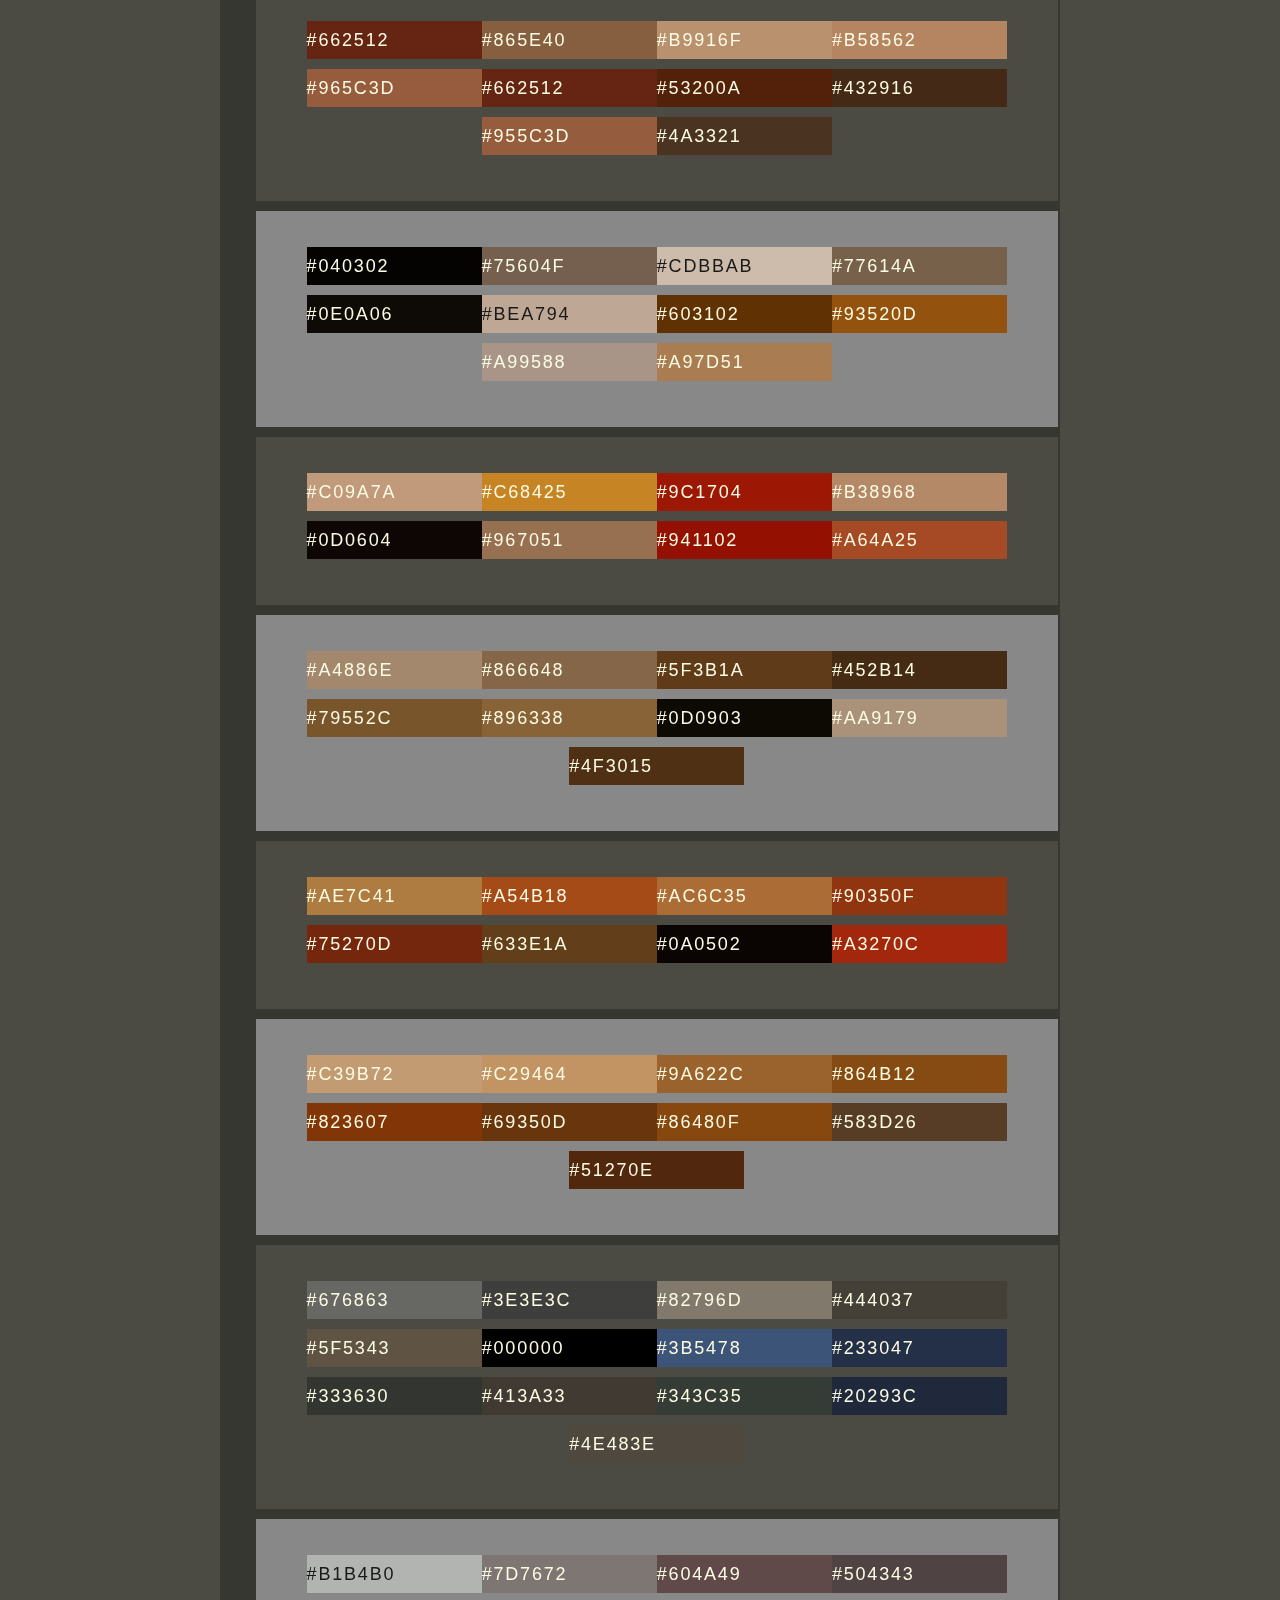
==== commit c2f5f47f: "added color sets and code notes" ====
--- a/index.html
+++ b/index.html
@@ -1,5 +1,5 @@
 <!DOCTYPE html>
-<html lang="en">
+<html lang="en" dir="ltr">
 <head>
 	<title>railway guide</title>
 	<meta charset="utf-8"/>
@@ -180,13 +180,43 @@
 	<header>
 		<h1>. . .</h1>
 	</header>
-	<ul data-role="narrator">
+	<ul>
 	<li>These pigments are drawn from old photographs (artifacts / landscapes from my past). Each grouping represents core samples from a particular photograph of a particular place.</li>
 	<ul>
 </article>
 
+
+
+
 <div id="colorsets"></div>
 
+<article>
+	<header>
+		<h1>links to other sites</h1>
+	</header>
+	<p><a href="#top" class="corelink">^ back to top</a></p>
+	<ul >
+		<li><a href="https://www.birdequation.work">birdequation</a></li>
+		<li><a href="https://www.bluerider.work">bluerider</a></li>
+		<li><a href="https://www.nightdrawing.work">nightdrawing</a></li>
+		<li><a href="https://www.mctavish.io">mctavish</a></li>
+		<li><a href="https://www.signaldrift.net">signaldrift</a></li>
+		<li><a href="https://www.birdland.cloud">birdland</a></li>
+		<li><a href="https://www.datapoets.com">datapoets</a></li>
+		<li><a href="https://www.nightloom.work">nightloom</a></li>
+		<li><a href="https://www.radiopluto.work">radiopluto</a></li>
+		<li><a href="https://www.wateralgebra.work">wateralgebra</a></li>
+		<li><a href="https://www.blueatlas.work">blueatlas</a></li>
+		<li><a href="https://www.gridcycles.work">gridcycles</a></li>
+		<li><a href="https://www.nighttrain.work">nighttrain</a></li>
+		<li><a href="https://www.railwayguide.work">railwayguide</a></li>
+		<li><a href="https://www.wildwoodriver.com">wildwoodriver</a></li>
+		<li><a href="https://www.blueboatfilms.com">blueboatfilms</a></li>
+		<li><a href="https://www.nightcrow.work">nightcrow</a></li>
+		<li><a href="https://www.nightvoyage.work">nightvoyage</a></li>
+		<li><a href="https://www.rivericarus.work">rivericarus</a></li>
+	<ul>
+</article>
 
 <fieldset id="dashboard">
 <legend>access dashboard</legend>
@@ -311,6 +341,29 @@
 			["#4B2D13", "#081B30", "#194874", "#0B1C2C", "#0B1C2C", "#101721", "#305F83"], //canada night image w/brown blue dark too vivid?
 			["#172F4F", "#2A68A1", "#2B4E6B", "#103354", "#3C6FA4"], //canada night image ll blue dark combine with above?
 			["#EFF0F2", "#DAD1C5", "#828075", "#353934", "#0F1214", "#091007", "#47493D", "#393E2F", "#484E42", "#2D372E"], //greens mist railway duluth with white
+		]},
+		{ title: "josef albers", lists: [
+			["#8C2E32","#8C0D23","#993A45","#AC9283","#D5BAA4","#978579","#B7A295","#867569","#8B4646","#9D2E2E","#B7151A","#B73D3C"],
+			["#79695C","#8C0D23","#80091C","#AC9283","#D5BAA4","#978579","#B7A295","#867569","#605349","#9D2E2E","#B51615","#E9CEB6"],
+			["#ECCEB6","#8E0D28","#B29985","#D9BDA6","#978579","#B6A196","#837064","#B71818","#61534A","#645C53"]
+		]},
+		{ title: "russian constructivism", lists: [
+			["#7E7D58", "#4E4C30", "#CA5032", "#130F06", "#CEB492", "#C3C2A4", "#B3A183", "#C21806", "#B43F23", "#65653D"],
+			["#716F49", "#4B4B28", "#B73320", "#C54F36", "#D5402B", "#CDB18E", "#C3BDA6", "#AE9D81", "#131305", "#CD432A","#514D35", "#60603B"],
+			["#D0C7BF", "#2A2C38", "#51433B", "#4D423E", "#76655C", "#79726F", "#968476", "#B6A694", "#C8BBA8", "#CAC1B6", "#ACA39A", "#A89B8E", "#A5927E", "#AF977D"],
+			["#C8C7C2", "#000000", "#DC9A4B", "#E3A55B", "#DD9527", "#BC2825", "#81807C", "#575653", "#696867"],
+			["#D6CDB9", "#C4B4A7", "#9F1D11", "#9E2112", "#B7AEA2", "#A2998C", "#171011", "#070704", "#696454"],
+			["#D3C9B7", "#E3D9C2", "#B8A79E", "#9D1F11", "#9D1B0B", "#E6D7C2", "#AEA796", "#948F81", "#14110B", "#E6DBC5", "#645E5B"]
+		]},
+		{ title: "february 2021", lists: [
+			["#302D29", "#393530", "#53524B", "#59564E", "#5A5850", "#6A665D", "#7A756C", "#898277", "#898276", "#697FA0", "#766D63", "#615B53"],
+			["#384F5E", "#171C25", "#636769", "#222F3A", "#FAF9F7", "#DBD8D4", "#A9A8A5", "#A6A5A0", "#77797C", "#5E6566", "#5B5C5D", "#4B4C4D", "#3D3B3F", "#323338", "#1E222A", "#373B43"],
+			["#CECBC4", "#C4C2BD", "#C2C2C1", "#A2AAB4", "#7F8DA3", "#687B96", "#516581", "#3B475F", "#2B3445", "#616A77", "#A5A5A9", "#CDC9C3", "#11151B", "#323C40"],
+			["#213B63", "#183868", "#163B70", "#1A427B", "#264E87", "#2B528B", "#385D92", "#395C92", "#3D6095", "#585F6E", "#9F9B9D", "#D1C3AB", "#213B63", "#183868", "#163B70", "#1A427B", "#264E87", "#385D92", "#62779F"],
+			["#383840", "#847F74", "#0E131D", "#929293", "#717374", "#6C6F70", "#666869", "#595C5D", "#60656A", "#8D8E91", "#A5A7AC", "#BFC2C9", "#D2D5DC", "#DBDFE8", "#CECED5"],
+			["#4D77B4", "#B1BEDB", "#91A5C9", "#7089B2", "#6781AD", "#607DA9", "#436698", "#436597", "#5A77A0", "#687B98", "#6D7583", "#6C7078", "#63615F"],
+			["#585C60", "#8A939D", "#3D3D3B", "#8C8D8D", "#68727C", "#5B5B59", "#828B96", "#41403B", "#3C3C3B", "#B6B8C0", "#E3E4E8", "#C7CBD4", "#A6ABB3", "#8C939E", "#898C97", "#696E75", "#676B6F", "#74777C", "#95969C", "#B9BCC4", "#BEC1C8", "#B8BAC2"],
+			["#0F1015", "#5B351D", "#433023", "#393131", "#373941", "#514D50", "#776F68", "#82786E", "#A2988B", "#C1B7A8", "#CDC5B8", "#CAC3B2", "#864B1F", "#5E391E", "#462E27", "#3A3739", "#3B3B42", "#857A72", "#A5998D", "#CCC4B4"]
 		]},
 		{ title: "iowa", lists: [
 			["#CAC4BE", "#A49C99", "#716863", "#675F5A", "#8C857F", "#6D6560", "#635A55", "#948D87", "#655D58", "#C7C1BA"], //iowa farm gradient (all beige)
